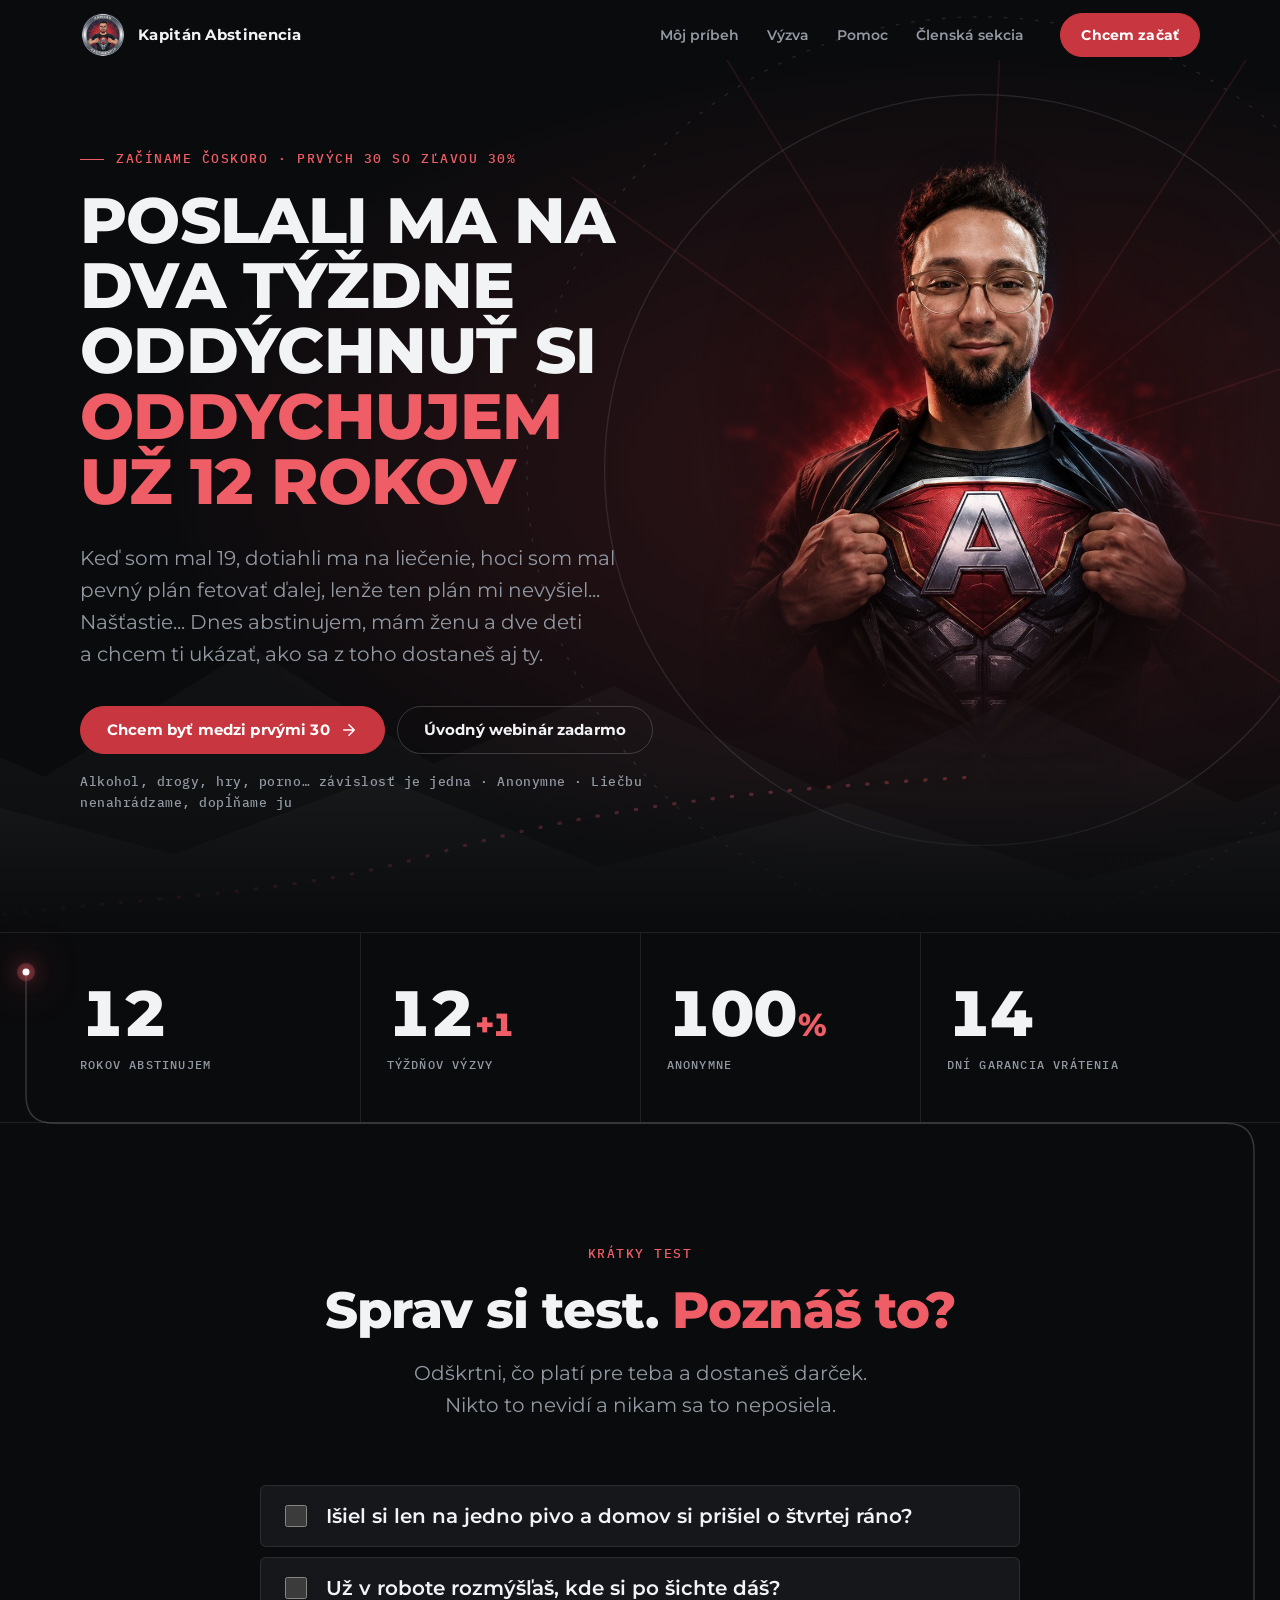
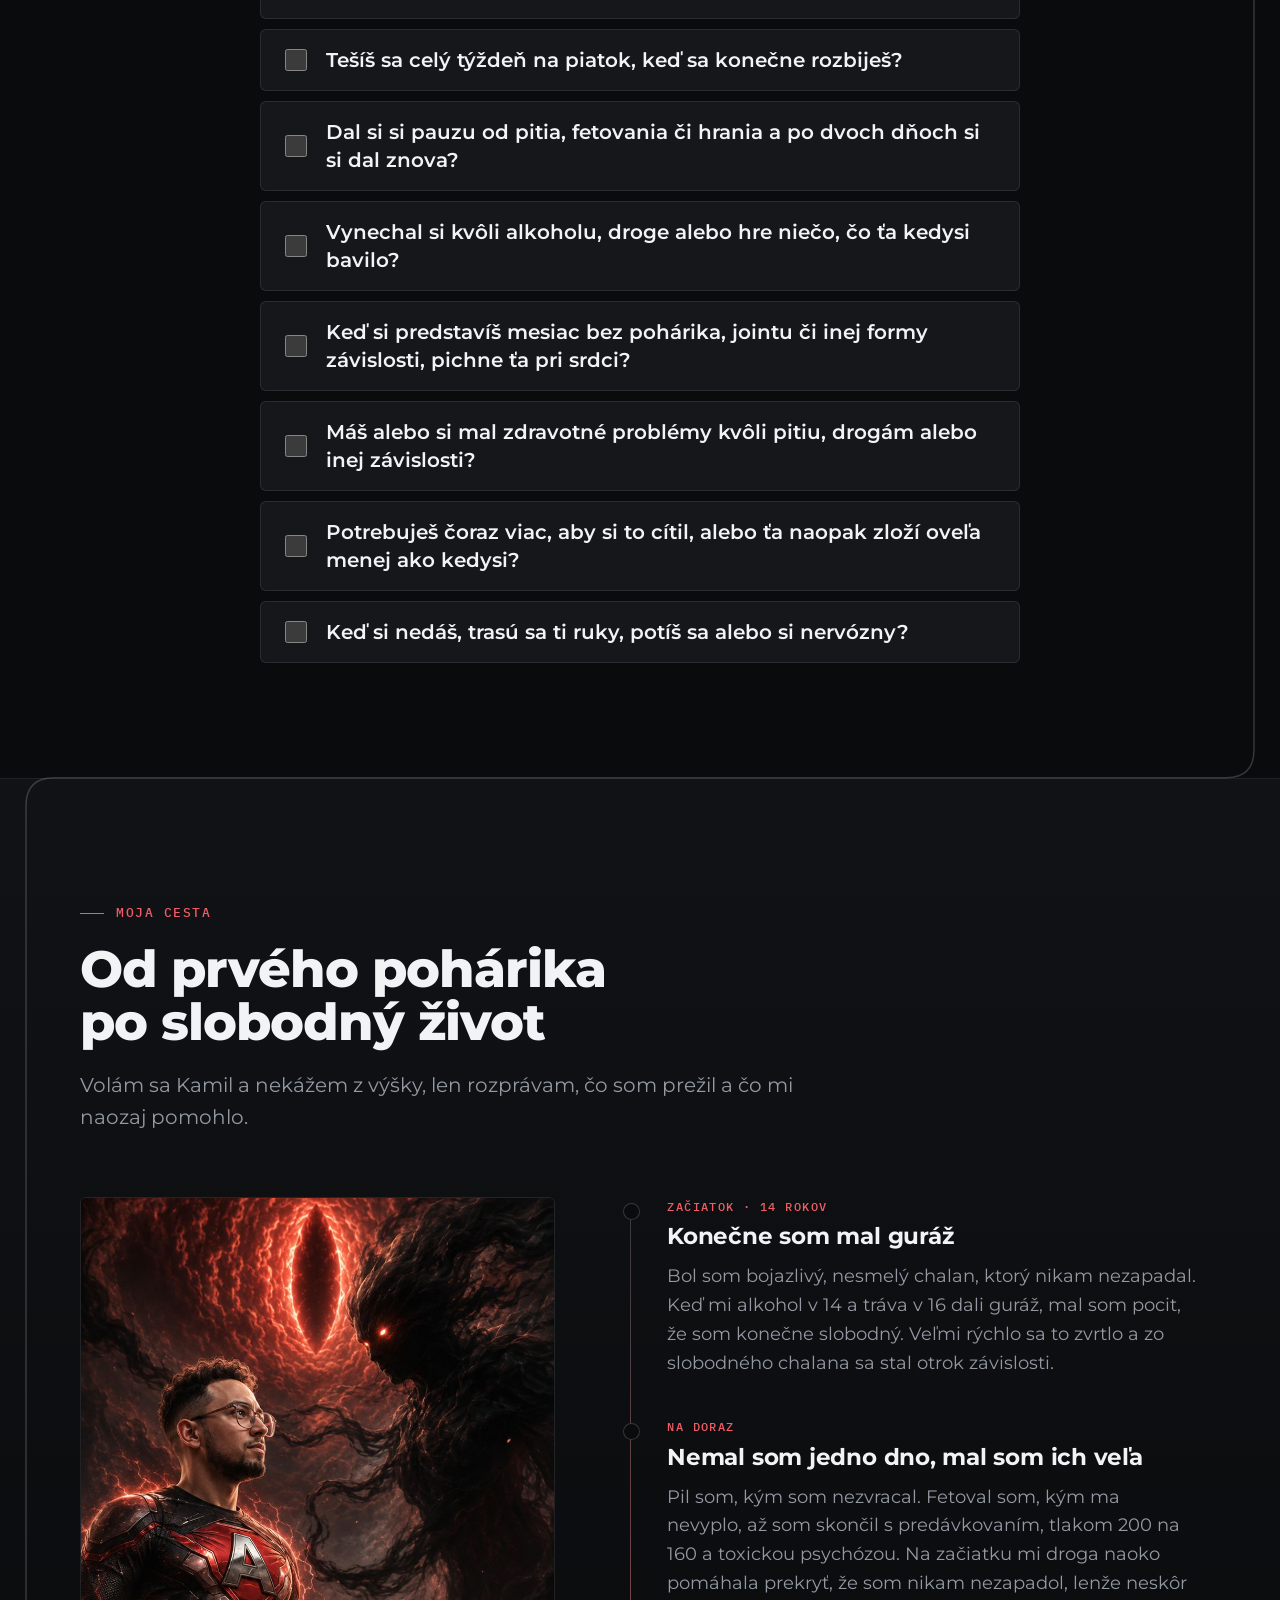
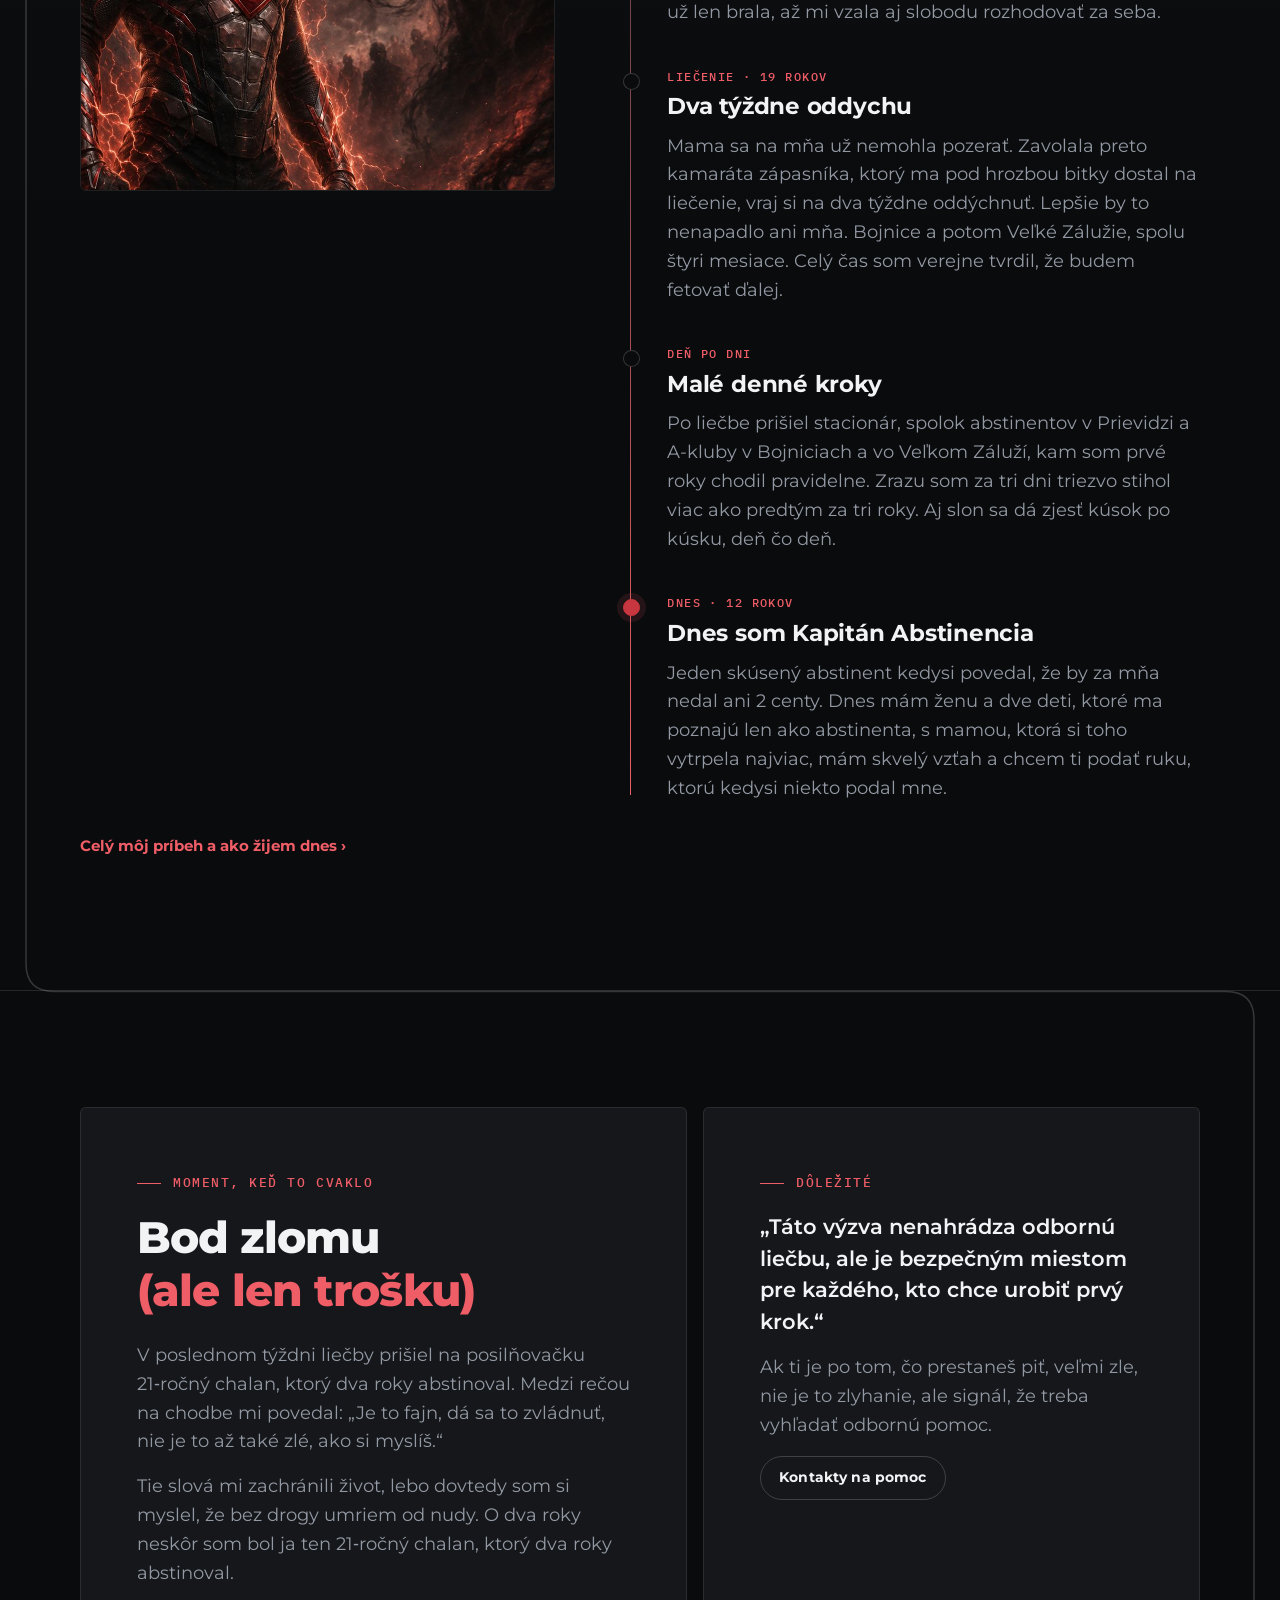
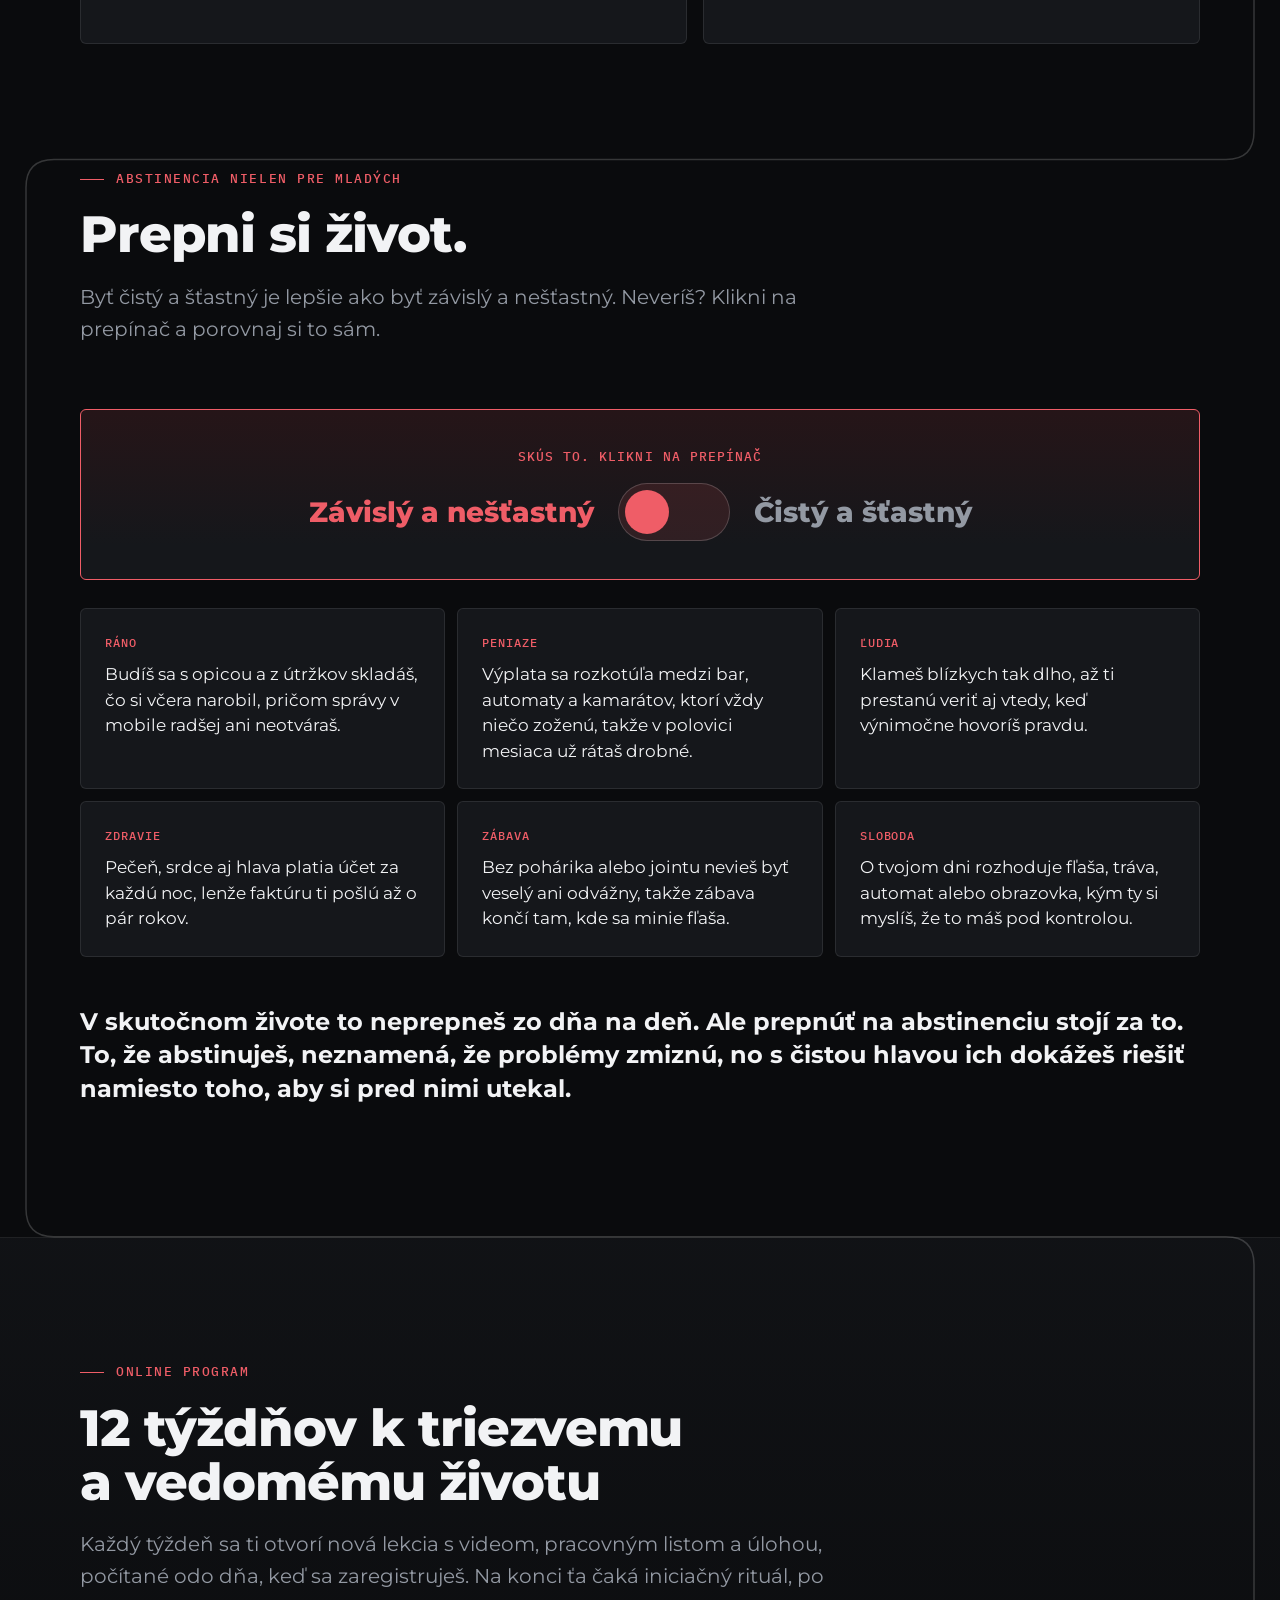
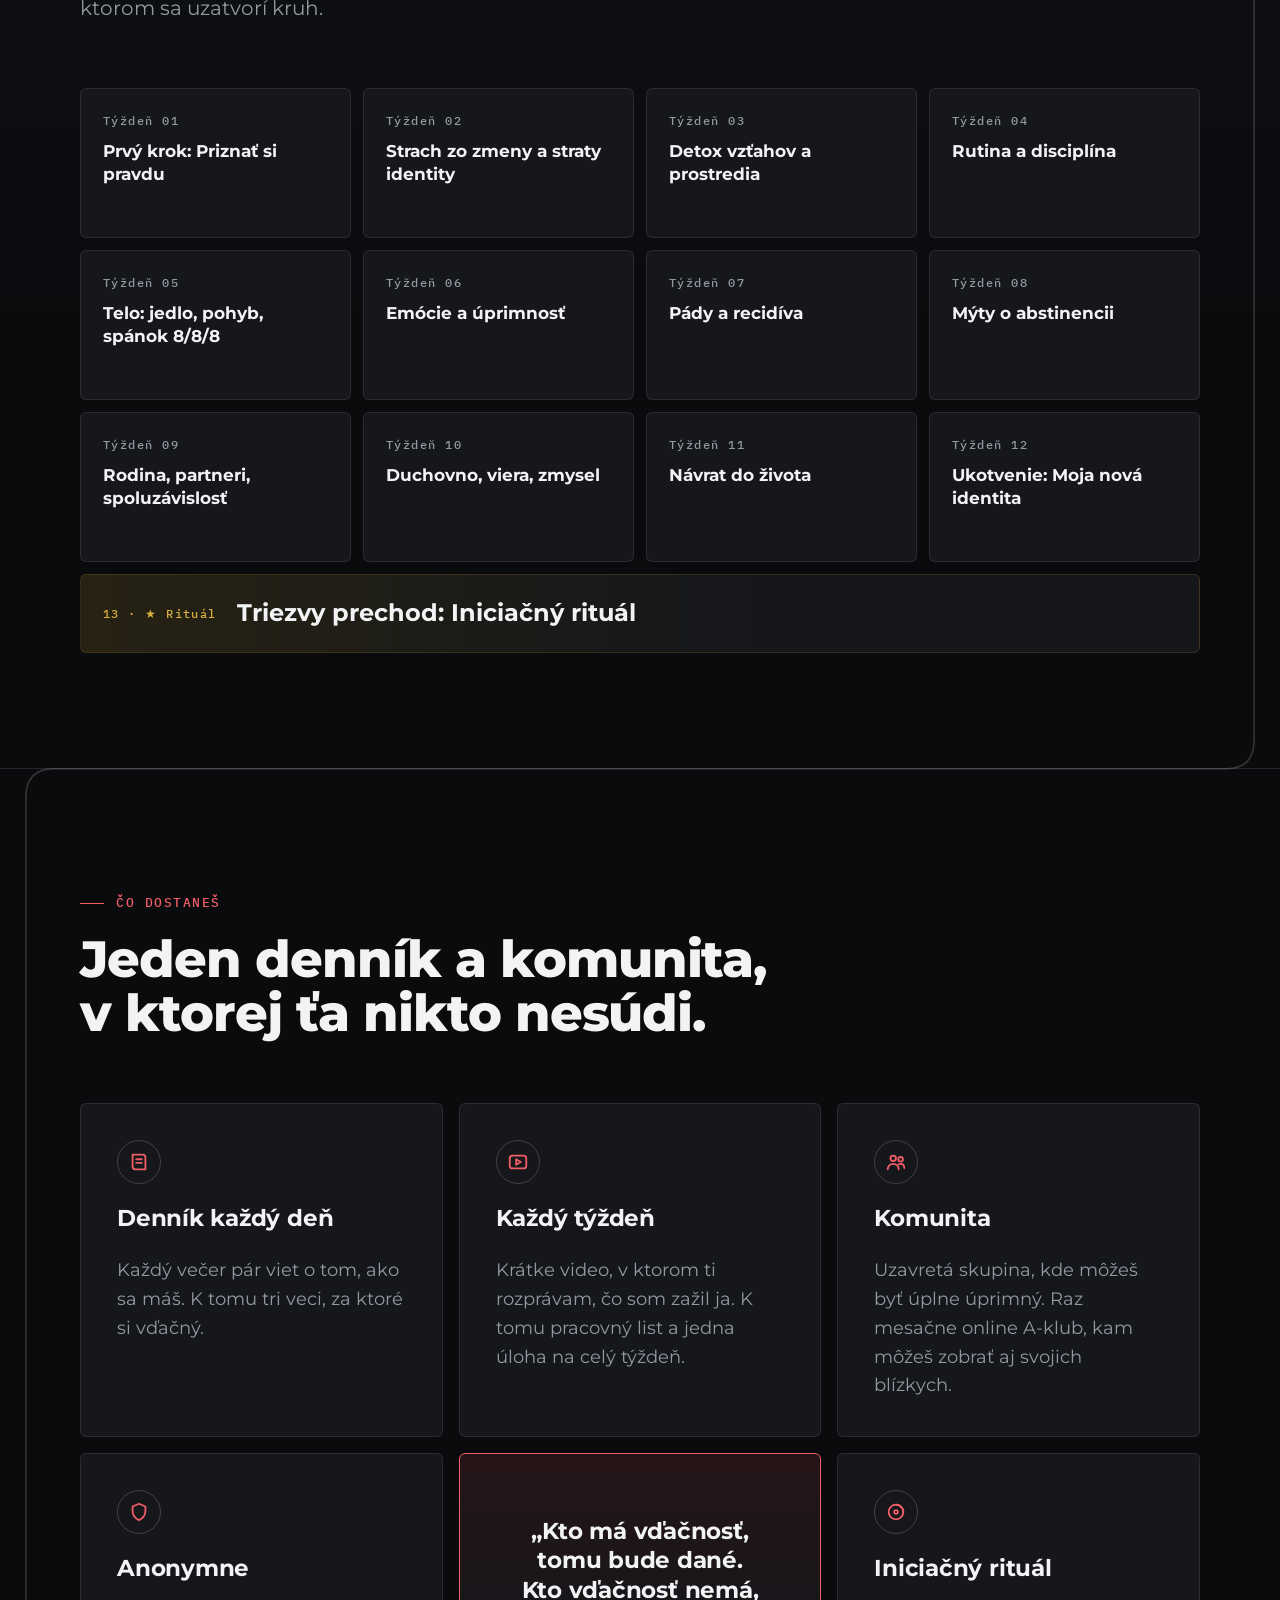
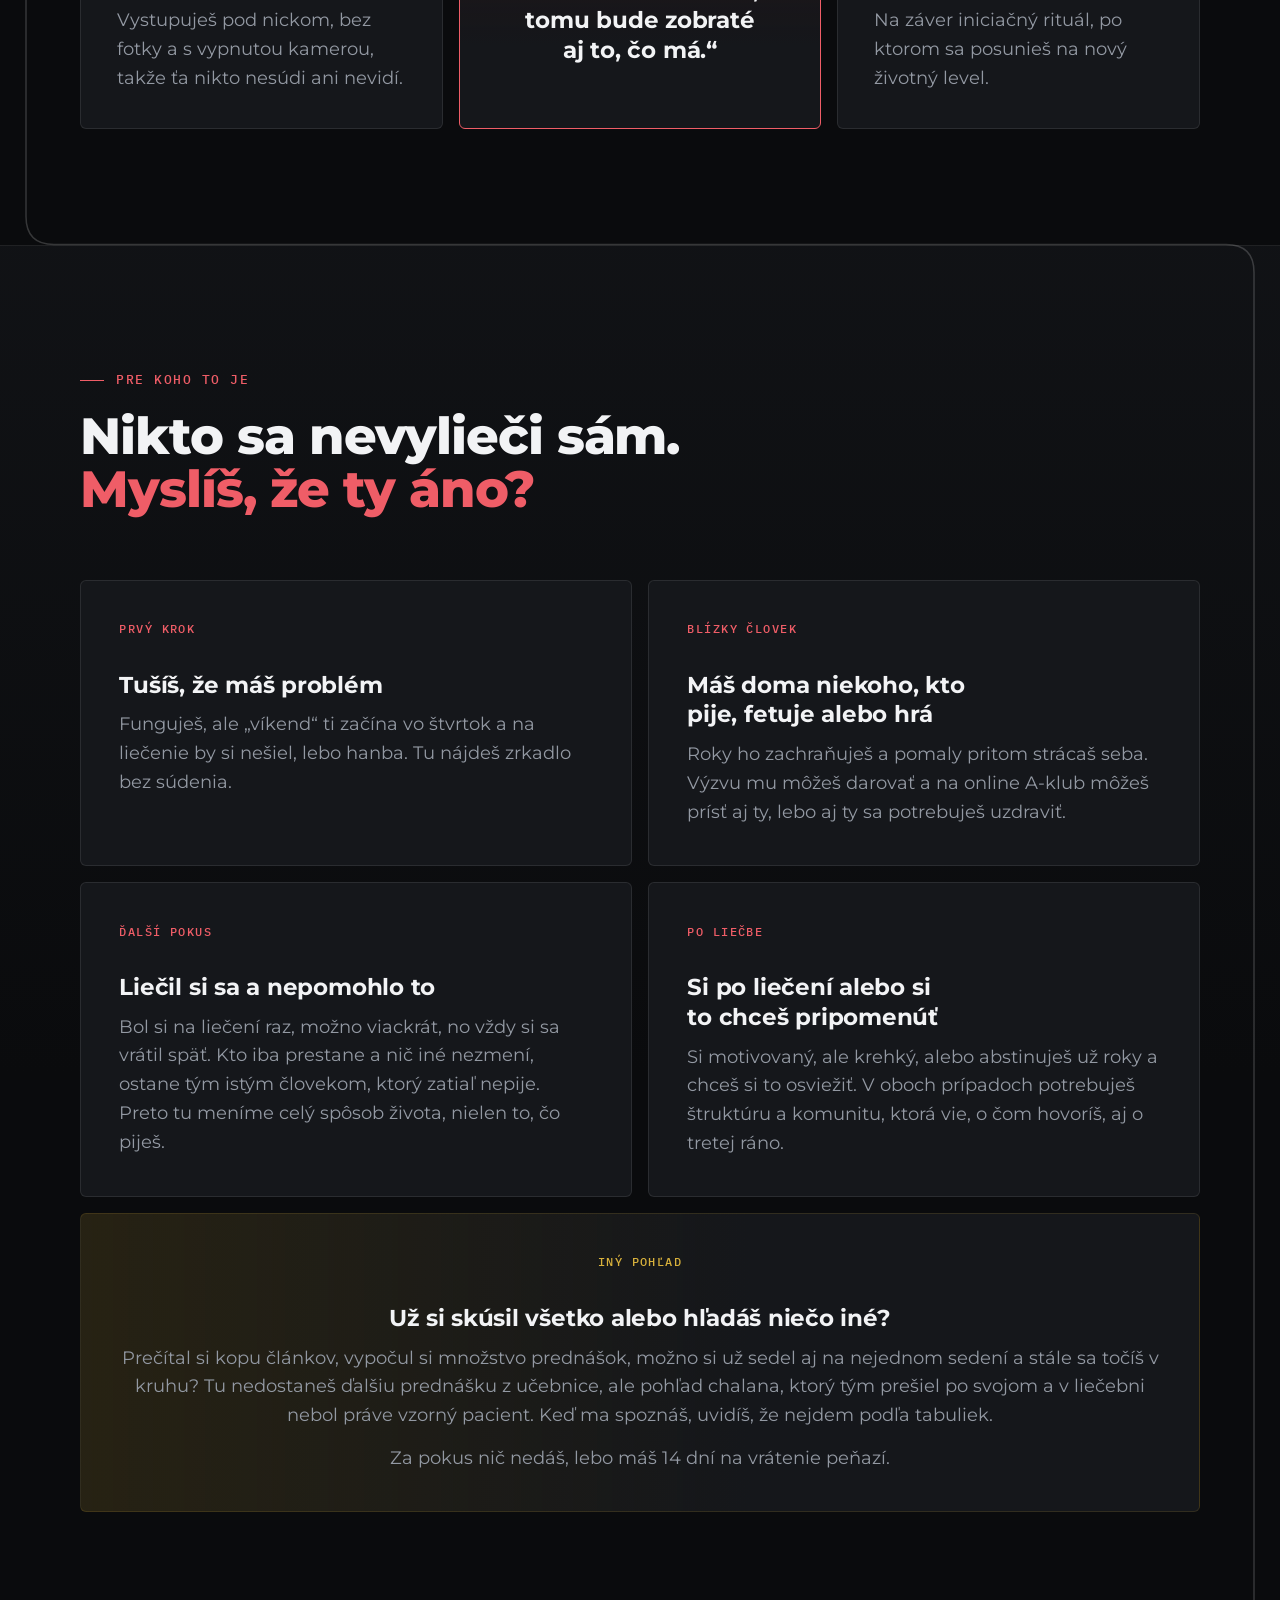
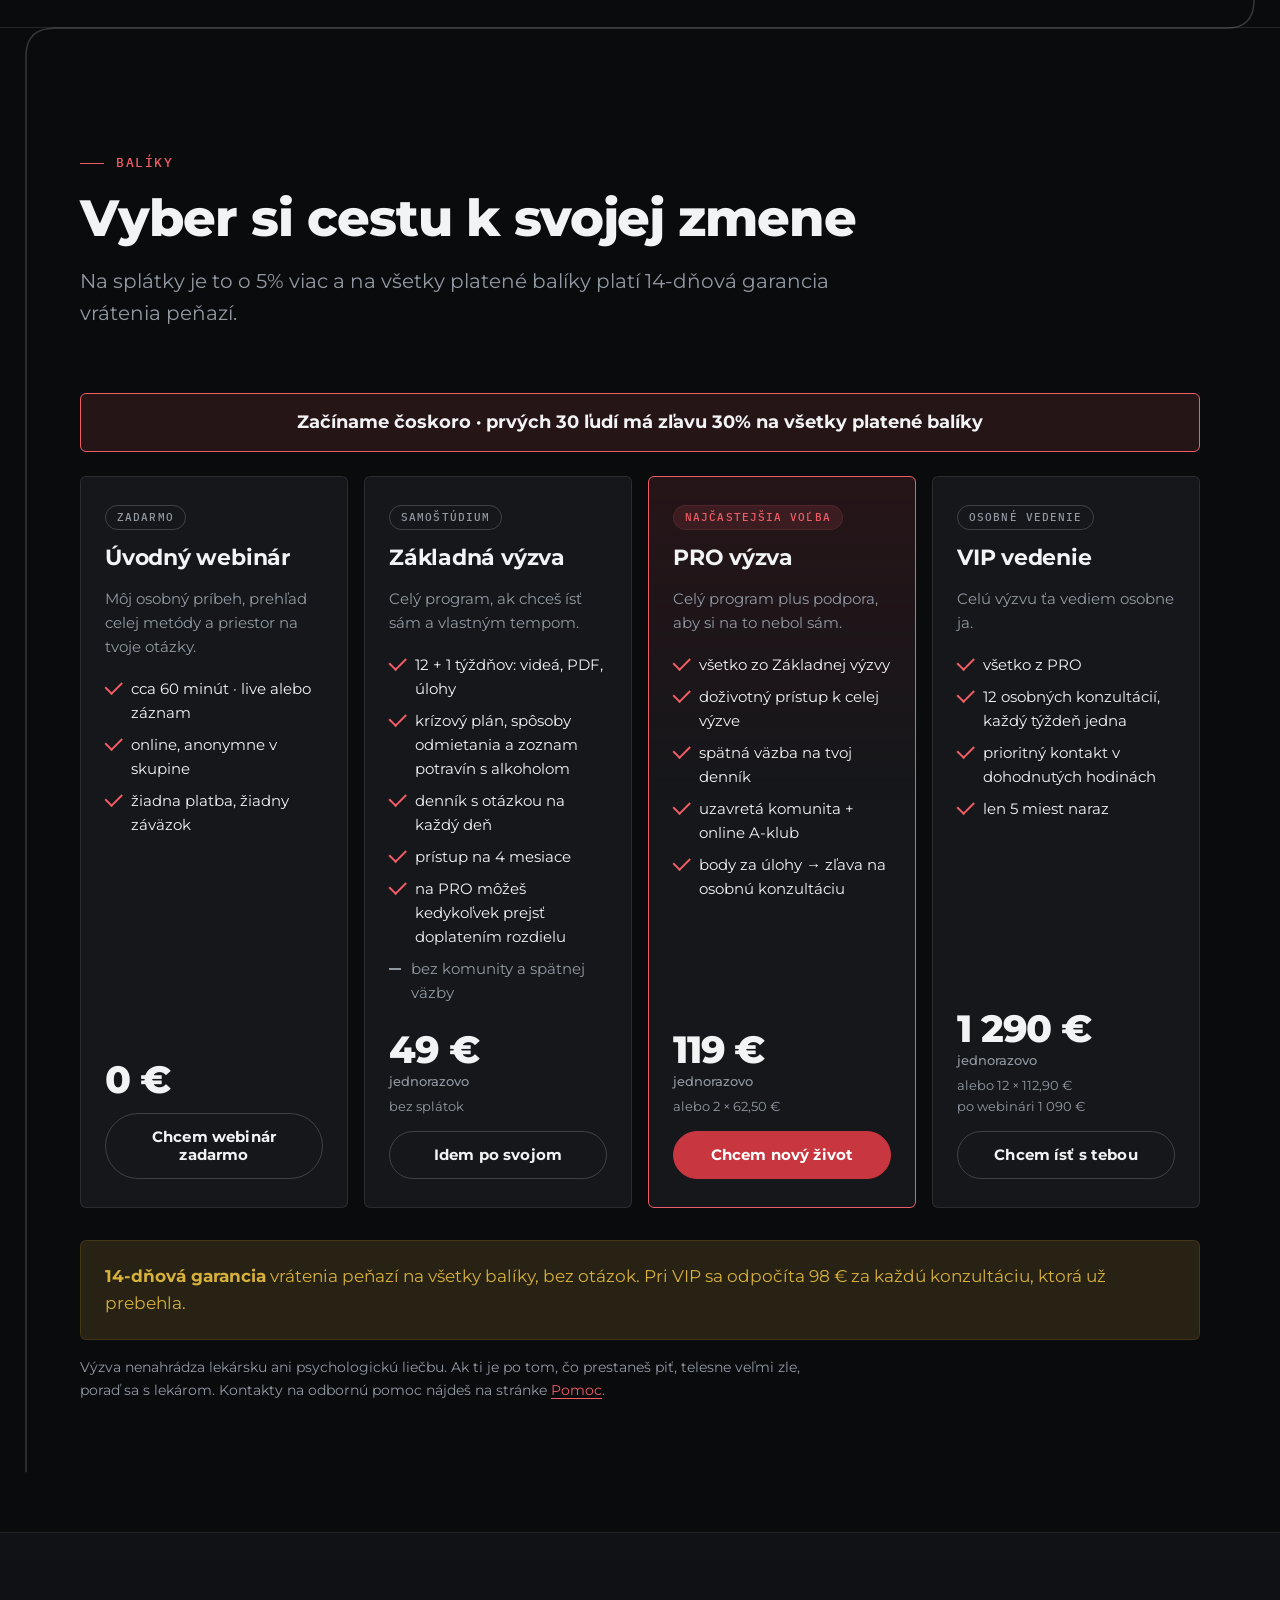
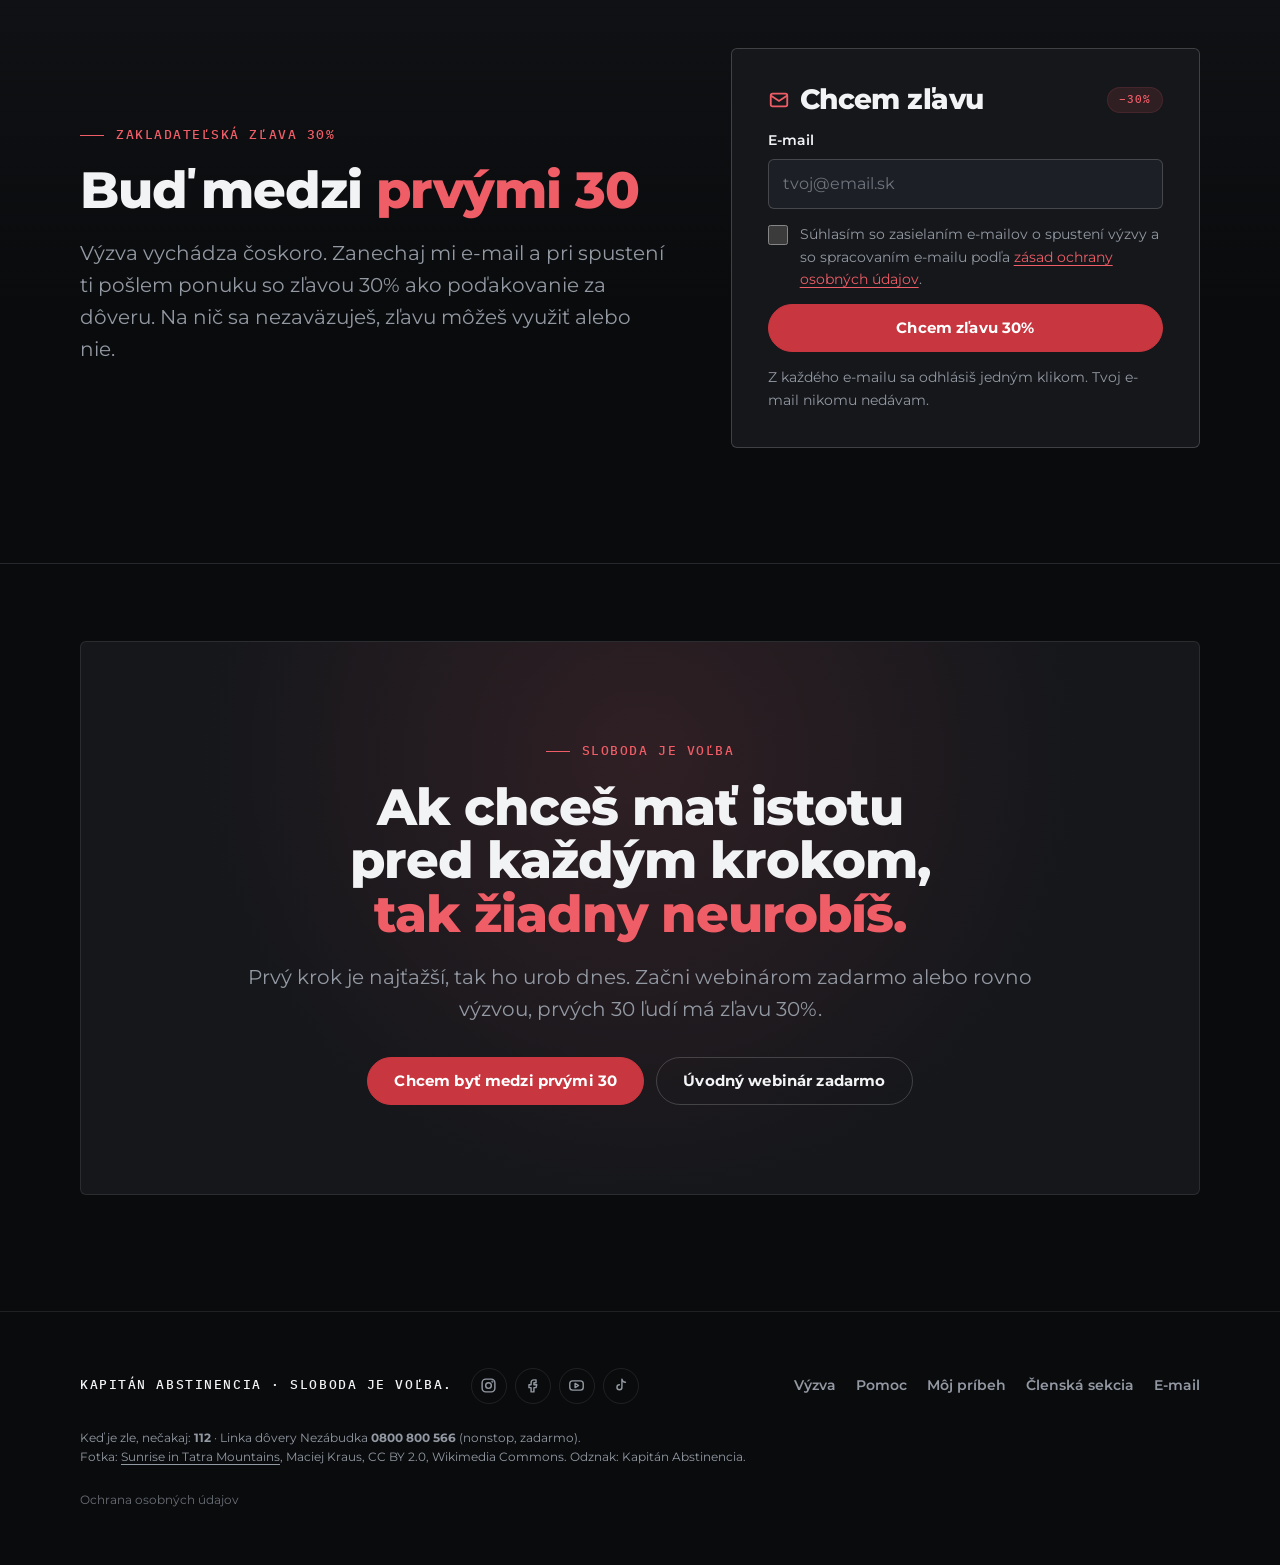
==== index.html @ 49f139b9 "Moja výzva: na mobile zbalené karty úlohy, denníka a zápisov, video ostáva viditeľné Co-Authored-By:" ====
<!doctype html>
<html lang="sk">
<head>
<meta charset="utf-8">
<meta name="viewport" content="width=device-width, initial-scale=1">
<title>Ako prestať piť a fetovať | Kapitán Abstinencia</title>
<meta name="description" content="Online výzva k abstinencii od človeka, ktorý 12 rokov abstinuje. Alkohol, drogy, hry či porno: 12 týždňov, denník a komunita. Anonymne, liečbu nenahrádza.">
<link rel="canonical" href="https://kapitanabstinencia.sk/">
<meta property="og:type" content="website">
<meta property="og:locale" content="sk_SK">
<meta property="og:site_name" content="Kapitán Abstinencia">
<meta property="og:title" content="Ako prestať piť a fetovať | Kapitán Abstinencia">
<meta property="og:description" content="Online výzva k abstinencii od človeka, ktorý 12 rokov abstinuje. Alkohol, drogy, hry či porno: 12 týždňov, denník a komunita. Anonymne, liečbu nenahrádza.">
<meta property="og:url" content="https://kapitanabstinencia.sk/">
<meta property="og:image" content="https://kapitanabstinencia.sk/obrazky/kapitan-odznak.webp">
<meta name="twitter:card" content="summary">
<script type="application/ld+json">{"@context":"https://schema.org","@graph":[{"@type":"WebSite","@id":"https://kapitanabstinencia.sk/#web","url":"https://kapitanabstinencia.sk/","name":"Kapitán Abstinencia","inLanguage":"sk","publisher":{"@id":"https://kapitanabstinencia.sk/#kamil"}},{"@type":"Person","@id":"https://kapitanabstinencia.sk/#kamil","name":"Kamil Sapár","alternateName":"Kapitán Abstinencia","url":"https://kapitanabstinencia.sk/vizitka.html","image":"https://kapitanabstinencia.sk/obrazky/kapitan-odznak.webp","description":"Abstinuje 12 rokov a pomáha ľuďom so závislosťou od alkoholu, drog a ďalších látok aj nelátkových závislostí.","sameAs":["https://www.instagram.com/kapitan_abstinencia/","https://www.facebook.com/profile.php?id=61595688814332","https://www.youtube.com/@kapitan_abstinencia","https://www.tiktok.com/@kapitan_abstinencia"]},{"@type":"Course","name":"12-týždňová online výzva k abstinencii","description":"Online výzva k abstinencii od človeka, ktorý 12 rokov abstinuje. Alkohol, drogy, hry či porno: 12 týždňov, denník a komunita. Anonymne, liečbu nenahrádza.","inLanguage":"sk","provider":{"@id":"https://kapitanabstinencia.sk/#kamil"},"url":"https://kapitanabstinencia.sk/"}]}</script>
<link rel="icon" href="favicon.ico" sizes="48x48">
<link rel="icon" type="image/png" sizes="96x96" href="obrazky/ikonka-96.png">
<link rel="icon" type="image/png" sizes="192x192" href="obrazky/ikonka-192.png">
<link rel="apple-touch-icon" href="obrazky/apple-touch-icon.png">
<meta name="theme-color" content="#0A0B0D">
<script>document.documentElement.classList.add('js')</script>
<link rel="stylesheet" href="assets/kapitan.css?v=42">
</head>
<body>

<header class="topbar overlay">
  <div class="wrap">
    <a class="brand" href="./"><span class="brand-mark" aria-hidden="true"><img src="obrazky/kapitan-odznak.webp" alt=""></span>Kapitán Abstinencia</a>
    <nav class="nav" id="nav" aria-label="Hlavné menu">
      <a href="vizitka.html">Môj príbeh</a>
      <a href="#vyzva">Výzva</a>
      <a href="pomoc.html">Pomoc</a>
      <a href="clenska.html">Členská sekcia</a>
      <a class="nav-cta" href="./#baliky">Chcem začať</a>
    </nav>
    <a class="btn btn-primary cta-top" href="#baliky">Chcem začať</a>
    <button class="btn small menu-toggle" aria-expanded="false" aria-controls="nav">Menu</button>
  </div>
</header>

<main>
<!-- ÚVOD -->
<section class="hero sales-hero hero-kapitan">
  <svg class="hero-bg" viewBox="0 0 1440 720" preserveAspectRatio="xMidYMid slice" aria-hidden="true">
    <defs>
      <radialGradient id="glow" cx="76%" cy="44%" r="45%">
        <stop class="glow-a" offset="0" stop-opacity=".22"/>
        <stop class="glow-a" offset="1" stop-opacity="0"/>
      </radialGradient>
    </defs>
    <rect width="1440" height="720" fill="url(#glow)"/>
    <g class="rays" stroke-opacity=".10" stroke-width="1.5" stroke-linecap="round">
      <line x1="1095" y1="316" x2="1440" y2="40"/><line x1="1095" y1="316" x2="1440" y2="200"/>
      <line x1="1095" y1="316" x2="1440" y2="380"/><line x1="1095" y1="316" x2="1440" y2="560"/>
      <line x1="1095" y1="316" x2="1300" y2="0"/><line x1="1095" y1="316" x2="1110" y2="0"/>
      <line x1="1095" y1="316" x2="900" y2="0"/><line x1="1095" y1="316" x2="780" y2="90"/>
    </g>
    <g class="rings" fill="none" stroke-opacity=".18">
      <circle cx="1095" cy="316" r="290" stroke-width="1"/>
      <circle cx="1095" cy="316" r="350" stroke-width="1" stroke-dasharray="2 10" stroke-linecap="round"/>
    </g>
    <path class="ridge" d="M0 640 L170 560 L260 600 L420 500 L560 590 L700 530 L860 610 L1010 540 L1180 620 L1320 560 L1440 600 L1440 720 L0 720 Z" fill-opacity=".025"/>
    <path class="ridge" d="M0 680 L210 620 L360 660 L520 600 L690 670 L880 620 L1060 680 L1260 630 L1440 670 L1440 720 L0 720 Z" fill-opacity=".035"/>
    <path class="path" d="M140 720 C 300 690, 420 700, 560 660 S 820 610, 980 600" fill="none" stroke-opacity=".35" stroke-width="2.5" stroke-linecap="round" stroke-dasharray="1 14"/>
  </svg>
  <div class="cursor-glow" aria-hidden="true"></div>

  <div class="wrap">
    <div>
      <p class="eyebrow reveal">Začíname čoskoro · prvých 30 so zľavou 30%</p>
      <h1 class="reveal" style="--i:1">Poslali ma na dva týždne oddýchnuť si <em style="display:block">Oddychujem už 12 rokov</em></h1>
      <p class="lead reveal" style="--i:2">Keď som mal 19, dotiahli ma na liečenie, hoci som mal pevný plán fetovať ďalej, lenže ten plán mi nevyšiel... Našťastie... Dnes abstinujem, mám ženu a dve deti<br>a chcem ti ukázať, ako sa z toho dostaneš aj ty.</p>
      <div class="hero-cta reveal" style="--i:3">
        <a class="btn btn-primary" href="#zlava">Chcem byť medzi prvými 30
          <svg viewBox="0 0 24 24" fill="none" stroke="currentColor" stroke-width="2" stroke-linecap="round" stroke-linejoin="round" aria-hidden="true"><path d="M5 12h14M12 5l7 7-7 7"/></svg>
        </a>
        <button class="btn" type="button" data-buy="webinar">Úvodný webinár zadarmo</button>
      </div>
      <p class="hero-note mono muted reveal" style="--i:4">Alkohol, drogy, hry, porno… závislosť je jedna · Anonymne · Liečbu nenahrádzame, dopĺňame ju</p>
    </div>
    <figure class="badge-portrait kapitan-fig photo reveal" style="--i:2">
      <svg class="k" viewBox="0 0 1122 1402" preserveAspectRatio="xMidYMin slice" role="img" aria-label="Ilustrácia: Kapitán Abstinencia odhaľuje na hrudi emblém A"><defs>
  <filter id="pero" x="-10%" y="-10%" width="120%" height="120%"><feGaussianBlur stdDeviation="20"/></filter>
  <linearGradient id="dolu" x1="0" y1="0" x2="0" y2="1"><stop offset=".5" stop-color="#fff"/><stop offset=".7" stop-color="#999"/><stop offset=".85" stop-color="#333"/><stop offset=".97" stop-color="#000"/></linearGradient>
  <mask id="postava" maskUnits="userSpaceOnUse" x="0" y="0" width="1122" height="1402"><polygon points="540,78 610,88 665,125 700,190 705,270 712,350 705,410 680,470 668,540 700,560 790,610 920,680 1000,790 1060,900 1122,1000 1122,1225 1010,1185 890,1095 865,1140 865,1402 262,1402 262,1160 225,1070 150,1190 0,1225 0,1015 95,830 200,690 340,600 450,555 445,480 410,420 390,370 392,260 400,180 450,110" fill="url(#dolu)" filter="url(#pero)"/></mask>
    <filter id="cervena" color-interpolation-filters="sRGB"><feColorMatrix type="matrix" values=".55 .55 .35 0 0  .05 .06 .05 0 0  .07 .07 .07 0 0  0 0 0 1 0"/><feGaussianBlur stdDeviation="4"/></filter>
    <radialGradient id="ovalG" cx=".5" cy=".4" r=".5"><stop offset=".15" stop-color="#fff"/><stop offset=".55" stop-color="#777"/><stop offset="1" stop-color="#000"/></radialGradient><radialGradient id="ovalM" cx=".5" cy=".42" r=".36"><stop offset="0" stop-color="#fff"/><stop offset=".4" stop-color="#aaa"/><stop offset=".65" stop-color="#555"/><stop offset=".85" stop-color="#1a1a1a"/><stop offset="1" stop-color="#000"/></radialGradient>
    <mask id="oval" maskUnits="userSpaceOnUse" x="0" y="0" width="1122" height="1402"><rect width="1122" height="1402" fill="url(#ovalG)"/></mask><mask id="ovalMob" maskUnits="userSpaceOnUse" x="0" y="0" width="1122" height="1402"><rect width="1122" height="1402" fill="url(#ovalM)"/></mask>
    <linearGradient id="horG" x1="0" y1="0" x2="0" y2="1"><stop offset="0" stop-color="#000"/><stop offset=".1" stop-color="#000"/><stop offset=".22" stop-color="#555"/><stop offset=".42" stop-color="#fff"/></linearGradient><mask id="hore" maskUnits="userSpaceOnUse" x="0" y="0" width="1122" height="1402"><rect width="1122" height="1402" fill="url(#horG)"/></mask><linearGradient id="bokG"><stop offset="0" stop-color="#000"/><stop offset=".1" stop-color="#333"/><stop offset=".3" stop-color="#fff"/><stop offset=".7" stop-color="#fff"/><stop offset=".9" stop-color="#333"/><stop offset="1" stop-color="#000"/></linearGradient>
    <mask id="boky" maskUnits="userSpaceOnUse" x="0" y="0" width="1122" height="1402"><rect width="1122" height="1402" fill="url(#bokG)"/></mask></defs>
    <g style="mix-blend-mode:screen" mask="url(#hore)"><g class="dym-pc" mask="url(#oval)"><image href="obrazky/kapitan-a.jpg" width="1122" height="1402" filter="url(#cervena)"/></g><g class="dym-mob" mask="url(#ovalMob)"><image href="obrazky/kapitan-a.jpg" width="1122" height="1402" filter="url(#cervena)"/></g></g><g mask="url(#boky)"><image href="obrazky/kapitan-a.jpg" width="1122" height="1402" mask="url(#postava)"/></g></svg>
      <svg class="fallback" viewBox="0 0 400 400" role="img" aria-label="Iniciály KA">
        <circle cx="200" cy="200" r="196" fill="#C9CED1"/><circle cx="200" cy="200" r="168" fill="#1B2032"/>
        <text x="200" y="236" text-anchor="middle" font-family="Montserrat, sans-serif" font-weight="800" font-size="110" fill="#F6F4EF">KA</text>
      </svg>
    </figure>
  </div>
</section>

<!-- ČÍSLA -->
<section class="stat-strip" aria-label="V číslach">
  <div class="wrap">
    <div class="stat reveal"><div class="num" data-count="12">12</div><div class="lbl">rokov abstinujem</div></div>
    <div class="stat reveal" style="--i:1"><div class="num" data-count="12" data-suffix="+1">12<small>+1</small></div><div class="lbl">týždňov výzvy</div></div>
    <div class="stat reveal" style="--i:2"><div class="num" data-count="100" data-suffix="%">100<small>%</small></div><div class="lbl">anonymne</div></div>
    <div class="stat reveal" style="--i:3"><div class="num" data-count="14">14</div><div class="lbl">dní garancia vrátenia</div></div>
  </div>
</section>

<!-- ZRKADLO -->
<section id="poznas">
  <div class="wrap test">
    <div class="section-head center wide">
      <p class="eyebrow plain reveal">Krátky test</p>
      <h2 class="reveal" style="--i:1">Sprav si test. <em>Poznáš to?</em></h2>
      <p class="lead reveal" style="--i:2">Odškrtni, čo platí pre teba a dostaneš darček.<br>Nikto to nevidí a nikam sa to neposiela.</p>
    </div>
    <div class="test-list reveal">
      <label class="test-row"><input type="checkbox"><span>Išiel si len na jedno pivo a domov si prišiel o štvrtej ráno?</span></label>
      <label class="test-row"><input type="checkbox"><span>Už v robote rozmýšľaš, kde si po šichte dáš?</span></label>
      <label class="test-row"><input type="checkbox"><span>Tešíš sa celý týždeň na piatok, keď sa konečne rozbiješ?</span></label>
      <label class="test-row"><input type="checkbox"><span>Dal si si pauzu od pitia, fetovania či hrania a po dvoch dňoch si si dal znova?</span></label>
      <label class="test-row"><input type="checkbox"><span>Vynechal si kvôli alkoholu, droge alebo hre niečo, čo ťa kedysi bavilo?</span></label>
      <label class="test-row"><input type="checkbox"><span>Keď si predstavíš mesiac bez pohárika, jointu či inej formy závislosti, pichne ťa pri srdci?</span></label>
      <label class="test-row"><input type="checkbox"><span>Máš alebo si mal zdravotné problémy kvôli pitiu, drogám alebo inej závislosti?</span></label>
      <label class="test-row"><input type="checkbox"><span>Potrebuješ čoraz viac, aby si to cítil, alebo ťa naopak zloží oveľa menej ako kedysi?</span></label>
      <label class="test-row"><input type="checkbox"><span>Keď si nedáš, trasú sa ti ruky, potíš sa alebo si nervózny?</span></label>
    </div>
    <div class="test-result" id="testResult" aria-live="polite"></div>
  </div>
  <script>
  (function () {
    var box = document.querySelector('.test-list'), out = document.getElementById('testResult');
    var R = [
      ['Ešte to máš pod kontrolou. Alebo si to aspoň myslíš.', 'Aj ja som si hovoril, že si dám, len keď chcem. Problém bol, že som chcel vždy. Najľahšie sa zastavuje teraz, kým to ešte ide.'],
      ['Toto už nie je len občas.', 'Si presne tam, kde som bol ja, keď som tvrdil, že to mám pod kontrolou. Dobrá správa je, že sa z toho dá vyjsť a nemusíš čakať, kým padneš na dno.'],
      ['Je čas niečo s tým robiť.', 'Takto som to mal ja tesne pred liečením a viem, aké je to ťažké. Nie si v tom sám. Ak ti je telesne zle, keď nepiješ, poraď sa najprv s lekárom, kontakty nájdeš na stránke <a href="pomoc.html">Pomoc</a>.']
    ];
    var gift = document.createElement('div');
    gift.className = 'gift';
    gift.innerHTML = '<svg viewBox="0 0 24 24" aria-hidden="true"><rect x="3" y="8" width="18" height="13" rx="2"/><path d="M12 8v13M3 12h18M12 8c-2-4-6-4-6-1.5S9 8 12 8c3 0 6-.5 6-1.5S14 4 12 8z"/></svg>' +
      '<div><b>Darček pre teba</b><span>Pošlem ti zadarmo prvú lekciu výzvy „Prvý krok: Priznať si pravdu“. Výsledok testu sa nikam neposiela.</span></div>' +
      '<form class="gift-form" id="darcekForm" method="POST" action="https://d8bc249c.sibforms.com/serve/[base64]">' +
      '<input type="email" name="EMAIL" placeholder="tvoj@email.sk" aria-label="Tvoj e-mail" autocomplete="email" required>' +
      '<button class="btn btn-primary" type="submit">Pošli mi lekciu</button>' +
      '<label class="check gift-check"><input type="checkbox" required><span>Súhlasím so zaslaním lekcie a so spracovaním e-mailu podľa <a href="ochrana-udajov.html">zásad ochrany osobných údajov</a>.</span></label>' +
      '<input type="text" name="email_address_check" value="" tabindex="-1" autocomplete="off" aria-hidden="true" style="position:absolute;left:-9999px">' +
      '<input type="hidden" name="locale" value="en"><input type="hidden" name="html_type" value="simple">' +
      '<p class="gift-pozn">Pokojne použi e-mail, ktorý nikto nepozná.</p></form>';
    gift.querySelector('form').addEventListener('submit', function (e) {
      e.preventDefault();
      var f = e.target, btn = f.querySelector('button[type=submit]'); btn.disabled = true; btn.textContent = 'Odosielam…';
      fetch(f.action + '?isAjax=1', { method: 'POST', body: new FormData(f) })
        .then(function (r) { return r.json(); })
        .then(function (d) {
          if (!d || !d.success) throw 0;
          f.outerHTML = '<p class="gift-hotovo"><b>Hotovo, lekcia je na ceste.</b> Príde ti do pár minút. Ak ju nevidíš, pozri aj do priečinka Spam alebo Promo akcie.</p>';
        })
        .catch(function () { HTMLFormElement.prototype.submit.call(f); });
    });
    function upd() {
      var n = box.querySelectorAll('input:checked').length;
      if (!n) { box.querySelectorAll('.test-row').forEach(function (l) { l.classList.remove('on'); }); out.innerHTML = ''; out.classList.remove('on'); return; }
      var r = R[n <= 3 ? 0 : n <= 6 ? 1 : 2];
      var cb = box.querySelectorAll('input'), telo = cb[6].checked || cb[8].checked;
      box.querySelectorAll('.test-row').forEach(function (l) { l.classList.toggle('on', l.querySelector('input').checked); });
      out.innerHTML = '<p class="test-score">' + n + ' z 9</p><h3>' + r[0] + '</h3><p>' + r[1] + (telo && n <= 6 ? ' Pri telesných ťažkostiach sa poraď najprv s lekárom, kontakty nájdeš na stránke <a href="pomoc.html">Pomoc</a>.' : '') + '</p>' +
        '';
      out.appendChild(gift);
      out.insertAdjacentHTML('beforeend', '<p class="test-note">Toto nie je diagnóza, len zrkadlo.</p>');
      out.classList.add('on');
    }
    box.addEventListener('change', upd); upd();
  })();
  </script>
</section>

<!-- MOJA CESTA -->
<section id="cesta" class="tinted">
  <div class="wrap">
    <div class="section-head">
      <p class="eyebrow reveal">Moja cesta</p>
      <h2 class="reveal" style="--i:1">Od prvého pohárika po slobodný život</h2>
      <p class="lead reveal" style="--i:2">Volám sa Kamil a nekážem z výšky, len rozprávam, čo som prežil a čo mi naozaj pomohlo.</p>
    </div>
    <div class="journey">
      <figure class="journey-photo photo zoom reveal" style="margin:0">
        <img src="obrazky/kapitan-tvarou.jpg" alt="Ilustrácia: Kapitán Abstinencia stojí tvárou v tvár tmavému monštru závislosti" loading="lazy" style="object-position:50% 31%" onerror="this.parentNode.classList.add('failed')">
        <svg class="fallback" viewBox="0 0 400 500" preserveAspectRatio="xMidYMid slice" aria-hidden="true"><rect width="400" height="500" fill="#1B2032"/><circle cx="200" cy="320" r="60" fill="#D8B13C"/><path d="M0 360 L120 260 L220 330 L400 240 L400 500 L0 500 Z" fill="#2B3247"/></svg>
      </figure>
      <div class="m-collapse"><ol class="timeline-v">
        <li class="reveal"><div class="when">Začiatok · 14 rokov</div><h3>Konečne som mal guráž</h3><p>Bol som bojazlivý, nesmelý chalan, ktorý nikam nezapadal. Keď mi alkohol v 14 a tráva v 16 dali guráž, mal som pocit, že som konečne slobodný. Veľmi rýchlo sa to zvrtlo a zo slobodného chalana sa stal otrok závislosti.</p></li>
        <li class="reveal" style="--i:1"><div class="when">Na doraz</div><h3>Nemal som jedno dno, mal som ich veľa</h3><p>Pil som, kým som nezvracal. Fetoval som, kým ma nevyplo, až som skončil s predávkovaním, tlakom 200 na 160 a toxickou psychózou. Na začiatku mi droga naoko pomáhala prekryť, že som nikam nezapadol, lenže neskôr už len brala, až mi vzala aj slobodu rozhodovať za seba.</p></li>
        <li class="reveal m-more" style="--i:2"><div class="when">Liečenie · 19 rokov</div><h3>Dva týždne oddychu</h3><p>Mama sa na mňa už nemohla pozerať. Zavolala preto kamaráta zápasníka, ktorý ma pod hrozbou bitky dostal na liečenie, vraj si na dva týždne oddýchnuť. Lepšie by to nenapadlo ani mňa. Bojnice a potom Veľké Zálužie, spolu štyri mesiace. Celý čas som verejne tvrdil, že budem fetovať ďalej.</p></li>
        <li class="reveal m-more" style="--i:3"><div class="when">Deň po dni</div><h3>Malé denné kroky</h3><p>Po liečbe prišiel stacionár, spolok abstinentov v Prievidzi a A-kluby v Bojniciach a vo Veľkom Záluží, kam som prvé roky chodil pravidelne. Zrazu som za tri dni triezvo stihol viac ako predtým za tri roky. Aj slon sa dá zjesť kúsok po kúsku, deň čo deň.</p></li>
        <li class="hl reveal m-more" style="--i:4"><div class="when">Dnes · 12 rokov</div><h3>Dnes som Kapitán Abstinencia</h3><p>Jeden skúsený abstinent kedysi povedal, že by za mňa nedal ani 2 centy. Dnes mám ženu a dve deti, ktoré ma poznajú len ako abstinenta, s mamou, ktorá si toho vytrpela najviac, mám skvelý vzťah a chcem ti podať ruku, ktorú kedysi niekto podal mne.</p></li>
      </ol><button class="btn small m-toggle" type="button" aria-expanded="false">Čítaj celý príbeh</button></div>
    </div>
    <p class="reveal" style="margin-top:28px"><a class="kraj-page" style="margin:0" href="vizitka.html">Celý môj príbeh a ako žijem dnes ›</a></p>
  </div>
</section>

<!-- BOD ZLOMU -->
<section>
  <div class="wrap">
    <div class="turning">
      <div class="card reveal m-collapse">
        <p class="eyebrow">Moment, keď to cvaklo</p>
        <p class="big-quote">Bod zlomu<br><span>(ale len trošku)</span></p>
        <p class="muted">V poslednom týždni liečby prišiel na posilňovačku 21‑ročný chalan, ktorý dva roky abstinoval. Medzi rečou na chodbe mi povedal: „Je to fajn, dá sa to zvládnuť, nie je to až také zlé, ako si myslíš.“</p>
        <p class="muted m-more" style="margin:0">Tie slová mi zachránili život, lebo dovtedy som si myslel, že bez drogy umriem od nudy. O dva roky neskôr som bol ja ten 21‑ročný chalan, ktorý dva roky abstinoval.</p>
        <button class="btn small m-toggle" type="button" aria-expanded="false">Čítaj ďalej</button>
      </div>
      <div class="card reveal" style="--i:1">
        <p class="eyebrow">Dôležité</p>
        <p style="font-size:clamp(18px,.5vw + 16px,21px);font-weight:600;line-height:1.5">„Táto výzva nenahrádza odbornú liečbu, ale je bezpečným miestom pre každého, kto chce urobiť prvý krok.“</p>
        <p class="muted">Ak ti je po tom, čo prestaneš piť, veľmi zle, nie je to zlyhanie, ale signál, že treba vyhľadať odbornú pomoc.</p>
        <a class="btn small" href="pomoc.html">Kontakty na pomoc</a>
      </div>
    </div>
  </div>
</section>

<!-- PREPNI SI ŽIVOT -->
<section id="prepni" style="padding-top:0">
  <div class="wrap">
    <div class="section-head wide">
      <p class="eyebrow reveal">Abstinencia nielen pre mladých</p>
      <h2 class="reveal" style="--i:1">Prepni si život.</h2>
      <p class="lead reveal" style="--i:2">Byť čistý a šťastný je lepšie ako byť závislý a nešťastný. Neveríš? Klikni na prepínač a porovnaj si to sám.</p>
    </div>
    <div class="flip-wrap" id="flipWrap">
      <div class="sw-panel reveal">
        <p class="sw-vyzva">Skús to. Klikni na prepínač</p>
        <div class="switch-wrap">
        <span class="sw-label l" data-sw="0">Závislý a nešťastný</span>
        <button class="sw" type="button" role="switch" aria-checked="false" aria-label="Prepnúť na čistý a šťastný život" id="flipSw"></button>
        <span class="sw-label r" data-sw="1">Čistý a šťastný</span>
      </div>
      </div>
      <div class="flip-grid">
        <div class="card flip reveal" style="--i:0"><span class="t">Ráno</span><p class="b">Budíš sa s opicou a z útržkov skladáš, čo si včera narobil, pričom správy v mobile radšej ani neotváraš.</p><p class="g">Budíš sa svieži, pamätáš si celý večer a jediné, čo ťa ráno bolí, je brucho od smiechu.</p></div>
        <div class="card flip reveal" style="--i:1"><span class="t">Peniaze</span><p class="b">Výplata sa rozkotúľa medzi bar, automaty a kamarátov, ktorí vždy niečo zoženú, takže v polovici mesiaca už rátaš drobné.</p><p class="g">Peniaze, ktoré si kedysi prepil alebo prehral, ti zostanú na dovolenku, auto alebo veci, ktoré ťa naozaj bavia.</p></div>
        <div class="card flip reveal" style="--i:2"><span class="t">Ľudia</span><p class="b">Klameš blízkych tak dlho, až ti prestanú veriť aj vtedy, keď výnimočne hovoríš pravdu.</p><p class="g">Blízki ti znovu veria a ty sa im môžeš pozrieť do očí bez toho, aby si musel niečo zakrývať.</p></div>
        <div class="card flip reveal" style="--i:0"><span class="t">Zdravie</span><p class="b">Pečeň, srdce aj hlava platia účet za každú noc, lenže faktúru ti pošlú až o pár rokov.</p><p class="g">Lepšie spíš, máš viac energie a telo sa ti po kúsku dáva dokopy, aj keď si mu roky dával zabrať.</p></div>
        <div class="card flip reveal" style="--i:1"><span class="t">Zábava</span><p class="b">Bez pohárika alebo jointu nevieš byť veselý ani odvážny, takže zábava končí tam, kde sa minie fľaša.</p><p class="g">Zabávaš sa naplno, tancuješ aj bez promile a odvaha, s ktorou sa prihovoríš, je konečne tvoja vlastná.</p></div>
        <div class="card flip reveal" style="--i:2"><span class="t">Sloboda</span><p class="b">O tvojom dni rozhoduje fľaša, tráva, automat alebo obrazovka, kým ty si myslíš, že to máš pod kontrolou.</p><p class="g">O tvojom dni rozhoduješ ty, takže čas, peniaze aj energiu dávaš tomu, na čom ti naozaj záleží.</p></div>
      </div>
    </div>
    <p class="punch reveal">V skutočnom živote to neprepneš zo dňa na deň. Ale prepnúť na abstinenciu stojí za to. To, že abstinuješ, neznamená, že problémy zmiznú, no s čistou hlavou ich dokážeš riešiť namiesto toho, aby si pred nimi utekal.</p>
  </div>
</section>

<!-- VÝZVA -->
<section id="vyzva" class="tinted">
  <div class="wrap">
    <div class="section-head">
      <p class="eyebrow reveal">Online program</p>
      <h2 class="reveal" style="--i:1">12 týždňov k triezvemu a vedomému životu</h2>
      <p class="lead reveal" style="--i:2">Každý týždeň sa ti otvorí nová lekcia s videom, pracovným listom a úlohou, počítané odo dňa, keď sa zaregistruješ. Na konci ťa čaká iniciačný rituál, po ktorom sa uzatvorí kruh.</p>
    </div>
    <div class="voyage" id="voyage"></div>
  </div>
</section>

<!-- ČO DOSTANEŠ -->
<section>
  <div class="wrap">
    <div class="section-head">
      <p class="eyebrow reveal">Čo dostaneš</p>
      <h2 class="reveal" style="--i:1">Jeden denník a komunita, v ktorej ťa nikto nesúdi.</h2>
    </div>
    <div class="bento-features">
      <article class="card f-a reveal">
        <div class="f-ico"><svg viewBox="0 0 24 24" aria-hidden="true"><path d="M5 4h11a3 3 0 0 1 3 3v13H8a3 3 0 0 1-3-3z"/><path d="M9 9h6M9 13h6"/></svg></div>
        <h3>Denník každý deň</h3>
        <p>Každý večer pár viet o tom, ako sa máš. K tomu tri veci, za ktoré si vďačný.</p>
      </article>
      <article class="card f-b reveal" style="--i:1">
        <div class="f-ico"><svg viewBox="0 0 24 24" aria-hidden="true"><rect x="3" y="5" width="18" height="14" rx="3"/><path d="m10 9 5 3-5 3z"/></svg></div>
        <h3>Každý týždeň</h3>
        <p>Krátke video, v ktorom ti rozprávam, čo som zažil ja. K tomu pracovný list a jedna úloha na celý týždeň.</p>
      </article>
      <article class="card f-c reveal">
        <div class="f-ico"><svg viewBox="0 0 24 24" aria-hidden="true"><circle cx="9" cy="8" r="3"/><circle cx="17" cy="9" r="2.5"/><path d="M3 20c0-3.3 2.7-6 6-6s6 2.7 6 6M15 14.5c.6-.3 1.3-.5 2-.5 2.5 0 4 1.8 4 4.5"/></svg></div>
        <h3>Komunita</h3>
        <p>Uzavretá skupina, kde môžeš byť úplne úprimný. Raz mesačne online A-klub, kam môžeš zobrať aj svojich blízkych.</p>
      </article>
      <article class="card f-d reveal" style="--i:1">
        <div class="f-ico"><svg viewBox="0 0 24 24" aria-hidden="true"><path d="M12 3 5 6v5c0 4.5 3 8 7 10 4-2 7-5.5 7-10V6z"/></svg></div>
        <h3>Anonymne</h3>
        <p>Vystupuješ pod nickom, bez fotky a s vypnutou kamerou, takže ťa nikto nesúdi ani nevidí.</p>
      </article>
      <article class="card f-q reveal" style="--i:1">
        <p>„Kto má vďačnosť, tomu bude dané. Kto vďačnosť nemá, tomu bude zobraté aj to, čo má.“</p>
      </article>
      <article class="card f-e reveal" style="--i:2">
        <div class="f-ico"><svg viewBox="0 0 24 24" aria-hidden="true"><circle cx="12" cy="12" r="8"/><path d="M12 4a8 8 0 0 1 8 8"/><circle cx="12" cy="12" r="2"/></svg></div>
        <h3>Iniciačný rituál</h3>
        <p>Na záver iniciačný rituál, po ktorom sa posunieš na nový životný level.</p>
      </article>
    </div>
  </div>
</section>

<!-- PRE KOHO -->
<section class="tinted" id="pre-koho">
  <div class="wrap">
    <div class="section-head">
      <p class="eyebrow reveal">Pre koho to je</p>
      <h2 class="reveal" style="--i:1">Nikto sa nevylieči sám.<br><em>Myslíš, že ty áno?</em></h2>
    </div>
    <div class="who-grid">
      <div class="card who reveal"><div class="tag">Prvý krok</div><h3>Tušíš, že máš problém</h3><p>Funguješ, ale „víkend“ ti začína vo štvrtok a na liečenie by si nešiel, lebo hanba. Tu nájdeš zrkadlo bez súdenia.</p></div>
      <div class="card who reveal" style="--i:1"><div class="tag">Blízky človek</div><h3>Máš doma niekoho, kto pije, fetuje alebo hrá</h3><p>Roky ho zachraňuješ a pomaly pritom strácaš seba. Výzvu mu môžeš darovať a na online A-klub môžeš prísť aj ty, lebo aj ty sa potrebuješ uzdraviť.</p></div>
      <div class="card who reveal"><div class="tag">Ďalší pokus</div><h3>Liečil si sa a nepomohlo to</h3><p>Bol si na liečení raz, možno viackrát, no vždy si sa vrátil späť. Kto iba prestane a nič iné nezmení, ostane tým istým človekom, ktorý zatiaľ nepije. Preto tu meníme celý spôsob života, nielen to, čo piješ.</p></div>
      <div class="card who reveal" style="--i:1"><div class="tag">Po liečbe</div><h3>Si po liečení alebo si to chceš pripomenúť</h3><p>Si motivovaný, ale krehký, alebo abstinuješ už roky a chceš si to osviežiť. V oboch prípadoch potrebuješ štruktúru a komunitu, ktorá vie, o čom hovoríš, aj o tretej ráno.</p></div>
      <div class="card who wide reveal"><div class="tag">Iný pohľad</div><h3>Už si skúsil všetko alebo hľadáš niečo iné?</h3><p>Prečítal si kopu článkov, vypočul si množstvo prednášok, možno si už sedel aj na nejednom sedení a stále sa točíš v kruhu? Tu nedostaneš ďalšiu prednášku z učebnice, ale pohľad chalana, ktorý tým prešiel po svojom a v liečebni nebol práve vzorný pacient. Keď ma spoznáš, uvidíš, že nejdem podľa tabuliek.</p><p>Za pokus nič nedáš, lebo máš 14 dní na vrátenie peňazí.</p></div>
    </div>
  </div>
</section>

<!-- BALÍKY -->
<section id="baliky">
  <div class="wrap">
    <div class="section-head wide">
      <p class="eyebrow reveal">Balíky</p>
      <h2 class="reveal" style="--i:1">Vyber si cestu k svojej zmene</h2>
      <p class="lead reveal" style="--i:2">Na splátky je to o 5% viac a na všetky platené balíky platí 14-dňová garancia vrátenia peňazí.</p>
    </div>
    <p class="promo-strip reveal">Začíname čoskoro · prvých 30 ľudí má zľavu 30% na všetky platené balíky</p>
    <div class="prices" id="priceCards"></div>
    <div class="card guar reveal">
      <div><b>14-dňová garancia</b> vrátenia peňazí na všetky balíky, bez otázok. Pri VIP sa odpočíta 98 € za každú konzultáciu, ktorá už prebehla.</div>
    </div>
    <p class="disclaimer">Výzva nenahrádza lekársku ani psychologickú liečbu. Ak ti je po tom, čo prestaneš piť, telesne veľmi zle, poraď sa s lekárom. Kontakty na odbornú pomoc nájdeš na stránke <a href="pomoc.html">Pomoc</a>.</p>
  </div>
</section>

<!-- ZOZNAM ZÁUJEMCOV (Brevo) -->
<section id="zlava" class="tinted">
  <div class="wrap">
    <div class="member-hero">
      <div>
        <p class="eyebrow reveal">Zakladateľská zľava 30%</p>
        <h2 class="reveal" style="--i:1">Buď medzi <em>prvými 30</em></h2>
        <p class="lead reveal" style="--i:2">Výzva vychádza čoskoro. Zanechaj mi e-mail a pri spustení ti pošlem ponuku so zľavou 30% ako poďakovanie za dôveru. Na nič sa nezaväzuješ, zľavu môžeš využiť alebo nie.</p>
      </div>
      <form class="card login-card reveal" style="--i:2" id="zlavaForm" method="POST" action="https://d8bc249c.sibforms.com/serve/[base64]" aria-label="Zoznam záujemcov o výzvu">
        <div class="lc-top"><h2><svg viewBox="0 0 24 24" fill="none" stroke="currentColor" stroke-width="2" aria-hidden="true"><rect x="3" y="5" width="18" height="14" rx="2"/><path d="m3 7 9 6 9-6"/></svg>Chcem zľavu</h2><span class="chip accent">−30%</span></div>
        <label for="zlavaMail">E-mail</label>
        <input type="email" id="zlavaMail" name="EMAIL" placeholder="tvoj@email.sk" autocomplete="email" required>
        <label class="check" style="font-size:14px;font-weight:400;margin:0"><input type="checkbox" id="zlavaSuhlas" required><span>Súhlasím so zasielaním e-mailov o spustení výzvy a so spracovaním e-mailu podľa <a href="ochrana-udajov.html">zásad ochrany osobných údajov</a>.</span></label>
        <input type="text" name="email_address_check" value="" tabindex="-1" autocomplete="off" aria-hidden="true" style="position:absolute;left:-9999px">
        <input type="hidden" name="locale" value="en">
        <input type="hidden" name="html_type" value="simple">
        <button class="btn btn-primary" type="submit">Chcem zľavu 30%</button>
        <p class="nt">Z každého e-mailu sa odhlásiš jedným klikom. Tvoj e-mail nikomu nedávam.</p>
      </form>
    </div>
  </div>
</section>

<!-- ZÁVER -->
<section class="final-cta" style="padding-top:clamp(48px,6vw,80px)">
  <div class="wrap">
    <div class="card reveal">
      <p class="eyebrow">Sloboda je voľba</p>
      <h2>Ak chceš mať istotu pred každým krokom,<br><em>tak žiadny neurobíš.</em></h2>
      <p class="lead" style="margin:0 auto 32px;position:relative">Prvý krok je najťažší, tak ho urob dnes. Začni webinárom zadarmo alebo rovno výzvou, prvých 30 ľudí má zľavu 30%.</p>
      <div class="hero-cta">
        <a class="btn btn-primary" href="#zlava">Chcem byť medzi prvými 30</a>
        <button class="btn" type="button" data-buy="webinar">Úvodný webinár zadarmo</button>
      </div>
    </div>
  </div>
</section>
</main>

<footer>
  <div class="wrap">
    <div class="foot-top">
      <div class="foot-brand"><div class="sign">Kapitán Abstinencia · Sloboda je voľba.</div><div class="foot-social"><a href="https://www.instagram.com/kapitan_abstinencia/" aria-label="Instagram" title="Instagram"><svg viewBox="0 0 24 24" aria-hidden="true"><rect x="3" y="3" width="18" height="18" rx="5"/><circle cx="12" cy="12" r="4"/><circle cx="17.5" cy="6.5" r=".6"/></svg></a><a href="https://www.facebook.com/profile.php?id=61595688814332" aria-label="Facebook" title="Facebook"><svg viewBox="0 0 24 24" aria-hidden="true"><path d="M14 8h3V4h-3a4 4 0 0 0-4 4v3H7v4h3v6h4v-6h3l1-4h-4V8z"/></svg></a><a href="https://www.youtube.com/@kapitan_abstinencia" aria-label="YouTube" title="YouTube"><svg viewBox="0 0 24 24" aria-hidden="true"><rect x="2.5" y="5.5" width="19" height="13" rx="4"/><path d="m10 9 5 3-5 3z"/></svg></a><a href="https://www.tiktok.com/@kapitan_abstinencia" aria-label="TikTok" title="TikTok"><svg viewBox="0 0 24 24" aria-hidden="true"><path d="M14 3v11.5a3.5 3.5 0 1 1-3.5-3.5M14 3c.5 2.5 2.5 4.5 5 4.5"/></svg></a></div></div>
      <nav class="foot-links" aria-label="Odkazy v päte">
        <a href="#vyzva">Výzva</a><a href="pomoc.html">Pomoc</a><a href="vizitka.html">Môj príbeh</a><a href="clenska.html">Členská sekcia</a>
        <a href="mailto:kapitanabstinencia@gmail.com">E-mail</a>
      </nav>
    </div>
    <div class="credits">
      Keď je zle, nečakaj: <b>112</b> · Linka dôvery Nezábudka <b>0800 800 566</b> (nonstop, zadarmo).<br>
      Fotka: <a href="https://commons.wikimedia.org/wiki/File:Sunrise_in_Tatra_Mountais_(24989087299).jpg">Sunrise in Tatra Mountains</a>, Maciej Kraus, CC BY 2.0, Wikimedia Commons. Odznak: Kapitán Abstinencia.
    </div>
    <div class="foot-priv"><a href="ochrana-udajov.html">Ochrana osobných údajov</a></div>
  </div>
</footer>

<div class="modal" id="modal" hidden></div>

<script data-goatcounter="https://kapitanabstinencia.goatcounter.com/count" async src="//gc.zgo.at/count.js"></script>
<script src="assets/kapitan.js?v=42"></script>
<script>
(function () {
  var esc = KA.esc, $ = function (s) { return document.querySelector(s); };

  var WEEKS = ["Prvý krok: Priznať si pravdu", "Strach zo zmeny a straty identity", "Detox vzťahov a prostredia", "Rutina a disciplína",
    "Telo: jedlo, pohyb, spánok 8/8/8", "Emócie a úprimnosť", "Pády a recidíva", "Mýty o abstinencii",
    "Rodina, partneri, spoluzávislosť", "Duchovno, viera, zmysel", "Návrat do života", "Ukotvenie: Moja nová identita",
    "Triezvy prechod: Iniciačný rituál"];
  $('#voyage').innerHTML = WEEKS.map(function (t, i) {
    var last = i === 12;
    return '<div class="card wk reveal' + (last ? ' final' : '') + '" style="--i:' + (i % 4) + '"><b>' + (last ? '13 · ★ Rituál' : 'Týždeň ' + String(i + 1).padStart(2, '0')) + '</b><span>' + esc(t) + '</span></div>';
  }).join('');

  var PRICES = [
    { id: "webinar", tag: "Zadarmo", name: "Úvodný webinár", desc: "Môj osobný príbeh, prehľad celej metódy a priestor na tvoje otázky.", items: ["cca 60 minút · live alebo záznam", "online, anonymne v skupine", "žiadna platba, žiadny záväzok"], amt: "0 €", cta: "Chcem webinár zadarmo" },
    { id: "zaklad", tag: "Samoštúdium", name: "Základná výzva", desc: "Celý program, ak chceš ísť sám a vlastným tempom.", items: ["12 + 1 týždňov: videá, PDF, úlohy", "krízový plán, spôsoby odmietania a zoznam potravín s alkoholom", "denník s otázkou na každý deň", "prístup na 4 mesiace", "na PRO môžeš kedykoľvek prejsť doplatením rozdielu"], no: ["bez komunity a spätnej väzby"], amt: "49 €", inst: "bez splátok", cta: "Idem po svojom" },
    { id: "pro", tag: "Najčastejšia voľba", name: "PRO výzva", desc: "Celý program plus podpora, aby si na to nebol sám.", items: ["všetko zo Základnej výzvy", "doživotný prístup k celej výzve", "spätná väzba na tvoj denník", "uzavretá komunita + online A-klub", "body za úlohy → zľava na osobnú konzultáciu"], amt: "119 €", inst: "alebo 2 × 62,50 €", cta: "Chcem nový život", pro: true },
    { id: "vip", tag: "Osobné vedenie", name: "VIP vedenie", desc: "Celú výzvu ťa vediem osobne ja.", items: ["všetko z PRO", "12 osobných konzultácií, každý týždeň jedna", "prioritný kontakt v dohodnutých hodinách", "len 5 miest naraz"], amt: "1 290 €", inst: "alebo 12 × 112,90 €<br>po webinári 1 090 €", cta: "Chcem ísť s tebou" },
  ];
  $('#priceCards').innerHTML = PRICES.map(function (p, i) {
    return '<article class="card price reveal' + (p.pro ? ' pro' : '') + '" style="--i:' + i + '">' +
      '<span class="chip ' + (p.pro ? 'accent' : '') + '" style="align-self:flex-start">' + p.tag + '</span>' +
      '<h3>' + p.name + '</h3><p class="desc">' + p.desc + '</p>' +
      '<ul>' + p.items.map(function (x) { return '<li>' + x + '</li>'; }).join('') + (p.no || []).map(function (x) { return '<li class="no">' + x + '</li>'; }).join('') + '</ul>' +
      '<div class="amt">' + p.amt + (p.id !== 'webinar' ? '<small>jednorazovo</small>' : '') + '</div>' +
      (p.inst ? '<div class="inst">' + p.inst + '</div>' : '') +
      '<button type="button" class="btn ' + (p.pro ? 'btn-primary' : '') + '" data-buy="' + p.id + '">' + p.cta + '</button></article>';
  }).join('');
  KA.observe();

  var modal = $('#modal'), lastFocus = null;
  function close() { modal.hidden = true; modal.innerHTML = ''; if (lastFocus) lastFocus.focus(); }
  function openBuy(id) {
    var p = PRICES.filter(function (x) { return x.id === id; })[0];
    lastFocus = document.activeElement;
    if (id === 'webinar') {
      modal.innerHTML = '<div class="card" role="dialog" aria-modal="true" aria-labelledby="mt">' +
        '<p class="eyebrow" style="margin:0">Zadarmo · ukážka</p><h2 id="mt">Úvodný webinár</h2>' +
        '<label class="field" for="wMail">E-mail (pošlem ti odkaz)<input type="email" id="wMail" placeholder="tvoj@email.sk" autocomplete="email"></label>' +
        '<label class="check"><input type="checkbox" id="wGdpr">Súhlasím so spracovaním e-mailu kvôli webináru.</label>' +
        '<p class="mono" id="mErr" hidden style="color:var(--accent-text);margin:0">Vyplň e-mail a potvrď súhlas.</p>' +
        '<div class="row-end"><button type="button" class="btn" id="mClose">Zavrieť</button><button type="button" class="btn btn-primary" id="mGo">Prihlásiť sa</button></div></div>';
    } else {
      var inst = id === 'pro' ? '2 × 62,50 €' : id === 'vip' ? '12 × 112,90 €' : null;
      modal.innerHTML = '<div class="card" role="dialog" aria-modal="true" aria-labelledby="mt">' +
        '<p class="eyebrow" style="margin:0">Krok 1 z 2 · pred platbou</p><h2 id="mt">' + p.name + '</h2>' +
        '<div class="paymode"><label><input type="radio" name="pm" checked><span class="mono muted">Jednorazovo</span><b>' + p.amt + '</b></label>' +
        (inst ? '<label><input type="radio" name="pm"><span class="mono muted">Na splátky (+5 %)</span><b>' + inst + '</b></label>'
              : '<label style="opacity:.5;cursor:default"><input type="radio" disabled><span class="mono muted">Na splátky</span><b>nie je</b></label>') + '</div>' +
        '<div class="warnbox"><b>Dôležité pred začatím.</b> Piješ denne väčšie množstvo alkoholu alebo sa ti ráno trasú ruky, kým sa nenapiješ? Ak áno, pred začatím sa poraď s lekárom. Náhle prestať piť môže byť pri silnej závislosti nebezpečné.</div>' +
        '<label class="check"><input type="checkbox" id="c1">Mám aspoň 18 rokov a rozumiem, že výzva nenahrádza lekársku ani psychologickú liečbu.</label>' +
        '<label class="check"><input type="checkbox" id="c2">Výslovne súhlasím so spracovaním údajov o mojom zdraví, ktoré zapíšem do denníka.</label>' +
        '<label class="check"><input type="checkbox" id="c3">Súhlasím s obchodnými podmienkami. Do 14 dní môžem požiadať o vrátenie celej sumy.</label>' +
        '<p class="mono" id="mErr" hidden style="color:var(--accent-text);margin:0">Pre pokračovanie potvrď všetky tri body.</p>' +
        '<div class="row-end"><button type="button" class="btn" id="mClose">Zavrieť</button><button type="button" class="btn btn-primary" id="mGo">Pokračovať na platbu</button></div></div>';
    }
    modal.hidden = false;
    var first = modal.querySelector('input:not([disabled])'); if (first) first.focus();
    $('#mClose').onclick = close;
    $('#mGo').onclick = function () {
      if (id === 'webinar') {
        if (!$('#wMail').value.trim() || !$('#wGdpr').checked) { $('#mErr').hidden = false; return; }
        close(); KA.toast('Ukážka: prihláška na webinár by sa odoslala.'); return;
      }
      if (!['#c1', '#c2', '#c3'].every(function (s) { return $(s).checked; })) { $('#mErr').hidden = false; return; }
      close(); KA.toast('Ukážka: platba by prebehla cez platobnú bránu. Vitaj vo výzve.');
      setTimeout(function () { location.href = 'clenska.html?balik=' + id; }, 1400);
    };
  }
  document.addEventListener('click', function (e) {
    // kým nie je spustená platba, tlačidlá balíkov vedú na zoznam záujemcov so zľavou (openBuy ostáva na neskôr)
    var b = e.target.closest('[data-buy]'); if (b) { var z = document.getElementById('zlava'); z.scrollIntoView({ behavior: 'smooth' }); setTimeout(function () { $('#zlavaMail').focus({ preventScroll: true }); }, 600); }
  });
  // zoznam záujemcov: odoslanie do Brevo bez opustenia stránky; keď to nejde, klasické odoslanie formulára
  var zf = $('#zlavaForm');
  zf.addEventListener('submit', function (e) {
    e.preventDefault();
    var btn = zf.querySelector('button[type=submit]'); btn.disabled = true; btn.textContent = 'Odosielam…';
    var hotovo = function () {
      zf.innerHTML = '<div class="lc-top"><h2>Hotovo, si v zozname</h2><span class="chip ok">−30%</span></div>' +
        '<p style="margin:0">Keď výzvu spustím, pošlem ti ponuku so zľavou ako jednému z prvých. Ak ti teraz príde e-mail na potvrdenie, klikni naň, inak ťa zoznam nezaradí.</p>' +
        '<p class="nt">Nič neprišlo? Pozri aj do priečinka Spam alebo Promo akcie.</p>';
    };
    fetch(zf.action + '?isAjax=1', { method: 'POST', body: new FormData(zf) })
      .then(function (r) { return r.json(); })
      .then(function (d) { if (d && d.success) hotovo(); else throw 0; })
      .catch(function () { HTMLFormElement.prototype.submit.call(zf); });
  });
  modal.addEventListener('click', function (e) { if (e.target === modal) close(); });
  document.addEventListener('keydown', function (e) { if (e.key === 'Escape' && !modal.hidden) close(); });
})();
</script>
<script>
(function () {
  var w = document.getElementById('flipWrap'), b = document.getElementById('flipSw');
  var nastav = function (on) { b.setAttribute('aria-checked', on); w.classList.toggle('on', on); };
  b.addEventListener('click', function () { nastav(b.getAttribute('aria-checked') !== 'true'); });
  w.querySelectorAll('[data-sw]').forEach(function (l) { l.addEventListener('click', function () { nastav(l.dataset.sw === '1'); }); });
  if (/[?&]zapni/.test(location.search)) nastav(true);
})();
</script>
<script>
// lúče, kruhy a žiara v pozadí úvodu majú stred vždy v strede loga
(function () {
  var svg = document.querySelector('.hero-bg'), fig = document.querySelector('.badge-portrait');
  if (!svg || !fig) return;
  function fit() {
    var s = svg.getBoundingClientRect(), f = fig.getBoundingClientRect();
    var k = Math.max(s.width / 1440, s.height / 720), ox = (s.width - 1440 * k) / 2, oy = (s.height - 720 * k) / 2;
    var x = (f.left + f.width / 2 - s.left - ox) / k, y = (f.top + f.height / 2 - s.top - oy) / k;
    var t = 'translate(' + (x - 1095) + 'px,' + (y - 316) + 'px)';
    svg.querySelectorAll('.rays,.rings').forEach(function (g) { g.style.transform = t; });
    var g = svg.querySelector('#glow'); g.setAttribute('cx', (x / 14.4) + '%'); g.setAttribute('cy', (y / 7.2) + '%');
  }
  fit(); window.addEventListener('resize', fit); window.addEventListener('load', fit);
})();
</script>
<a class="btn btn-primary m-sticky" href="#baliky" id="mSticky">Chcem začať</a>
<script>
// mobil: tlačidlo „Chcem začať“ sa ukáže po úvode a schová sa pri balíkoch
(function () {
  var b = document.getElementById('mSticky'), hero = document.querySelector('.sales-hero'), bal = document.getElementById('baliky');
  if (!b || !hero || !bal || !('IntersectionObserver' in window)) return;
  var vHero = true, vBal = false;
  var upd = function () { b.classList.toggle('show', !vHero && !vBal); };
  new IntersectionObserver(function (e) { vHero = e[0].isIntersecting; upd(); }).observe(hero);
  new IntersectionObserver(function (e) { vBal = e[0].isIntersecting; upd(); }).observe(bal);
})();
</script>
<script>
// hadovitá čiara: ide popri sekciách, na hraniciach sekcií sa zalomí na druhú stranu; svetlo ide po nej podľa scrollovania
(function () {
  var NS = 'http://www.w3.org/2000/svg';
  var secs = [].slice.call(document.querySelectorAll('main > section, body > section')).filter(function (s) { return !s.classList.contains('sales-hero'); });
  var end = document.getElementById('baliky');
  if (!secs.length || !end) return;
  secs = secs.slice(0, secs.indexOf(end) + 1);
  var svg = document.createElementNS(NS, 'svg'); svg.setAttribute('class', 'snake'); svg.setAttribute('aria-hidden', 'true');
  var base = document.createElementNS(NS, 'path'), trail = document.createElementNS(NS, 'path');
  var halo = document.createElementNS(NS, 'circle'), dot = document.createElementNS(NS, 'circle');
  base.setAttribute('class', 'base'); trail.setAttribute('class', 'trail'); halo.setAttribute('class', 'halo'); dot.setAttribute('class', 'dot');
  halo.setAttribute('r', 9); dot.setAttribute('r', 3.5);
  [base, trail, halo, dot].forEach(function (n) { svg.appendChild(n); });
  document.body.style.position = 'relative'; document.body.appendChild(svg);
  var len = 0, pts = [];
  function build() {
    var vw = document.documentElement.clientWidth, mob = vw <= 700;
    var wrap = document.querySelector('main .wrap, section .wrap').getBoundingClientRect();
    var L = mob ? 7 : Math.max(14, wrap.left + (vw > 1280 ? 0 : 20) - 34), R = mob ? vw - 7 : Math.min(vw - 14, wrap.right - (vw > 1280 ? 0 : 20) + 34);
    var r = mob ? 14 : 28, sy = window.scrollY;
    var ys = secs.map(function (s) { return s.getBoundingClientRect().top + sy; });
    var last = end.getBoundingClientRect().bottom + sy - 60;
    var x = L, d = 'M' + L + ' ' + (ys[0] + 40);
    for (var i = 1; i < ys.length; i++) {
      var y = ys[i], nx = x === L ? R : L, dir = nx > x ? 1 : -1;
      d += ' L' + x + ' ' + (y - r) + ' Q' + x + ' ' + y + ' ' + (x + dir * r) + ' ' + y + ' L' + (nx - dir * r) + ' ' + y + ' Q' + nx + ' ' + y + ' ' + nx + ' ' + (y + r);
      x = nx;
    }
    d += ' L' + x + ' ' + last;
    svg.setAttribute('height', document.documentElement.scrollHeight);
    base.setAttribute('d', d); trail.setAttribute('d', d);
    len = base.getTotalLength(); pts = [];
    for (var l = 0; l <= len; l += 6) pts.push([l, base.getPointAtLength(l).y]);
    trail.style.strokeDasharray = len;
    move();
  }
  function move() {
    if (!pts.length) return;
    var target = window.scrollY + window.innerHeight * .55, lo = 0, hi = pts.length - 1;
    while (lo < hi) { var m = (lo + hi) >> 1; if (pts[m][1] < target) lo = m + 1; else hi = m; }
    var l = pts[lo][0], p = base.getPointAtLength(l);
    if (target > pts[pts.length - 1][1]) { l = len; p = base.getPointAtLength(len); }
    // na vodorovnom úseku (hranica sekcie) prejdi svetlom plynulo zo strany na stranu podľa scrollu
    dot.setAttribute('cx', p.x); dot.setAttribute('cy', p.y); halo.setAttribute('cx', p.x); halo.setAttribute('cy', p.y);
    trail.style.strokeDashoffset = len - l;
  }
  var t; function later() { clearTimeout(t); t = setTimeout(build, 120); }
  window.addEventListener('scroll', function () { requestAnimationFrame(move); }, { passive: true });
  window.addEventListener('resize', later); window.addEventListener('load', build);
  if ('ResizeObserver' in window) new ResizeObserver(later).observe(document.querySelector('main') || document.body);
  build();
})();
</script>
</body>
</html>
---- assets/kapitan.css ----
/* Písmo je uložené priamo na webe (licencia SIL OFL), návštevník sa nespája so servermi Googlu */
@font-face { font-family: "Montserrat"; font-style: normal; font-weight: 400 800; font-display: swap; src: url("fonts/montserrat-latin-ext.woff2") format("woff2"); unicode-range: U+0100-02BA, U+02BD-02C5, U+02C7-02CC, U+02CE-02D7, U+02DD-02FF, U+0304, U+0308, U+0329, U+1D00-1DBF, U+1E00-1E9F, U+1EF2-1EFF, U+2020, U+20A0-20AB, U+20AD-20C4, U+2113, U+2C60-2C7F, U+A720-A7FF; }
@font-face { font-family: "Montserrat"; font-style: normal; font-weight: 400 800; font-display: swap; src: url("fonts/montserrat-latin.woff2") format("woff2"); unicode-range: U+0000-00FF, U+0131, U+0152-0153, U+02BB-02BC, U+02C6, U+02DA, U+02DC, U+0304, U+0308, U+0329, U+2000-206F, U+20AC, U+2122, U+2191, U+2193, U+2212, U+2215, U+FEFF, U+FFFD; }
@font-face { font-family: "IBM Plex Mono"; font-style: normal; font-weight: 500; font-display: swap; src: url("fonts/plexmono-500-latin-ext.woff2") format("woff2"); unicode-range: U+0100-02BA, U+02BD-02C5, U+02C7-02CC, U+02CE-02D7, U+02DD-02FF, U+0304, U+0308, U+0329, U+1D00-1DBF, U+1E00-1E9F, U+1EF2-1EFF, U+2020, U+20A0-20AB, U+20AD-20C4, U+2113, U+2C60-2C7F, U+A720-A7FF; }
@font-face { font-family: "IBM Plex Mono"; font-style: normal; font-weight: 500; font-display: swap; src: url("fonts/plexmono-500-latin.woff2") format("woff2"); unicode-range: U+0000-00FF, U+0131, U+0152-0153, U+02BB-02BC, U+02C6, U+02DA, U+02DC, U+0304, U+0308, U+0329, U+2000-206F, U+20AC, U+2122, U+2191, U+2193, U+2212, U+2215, U+FEFF, U+FFFD; }

/* Kapitán Abstinencia – spoločný štýl (tmavý prémiový, ohnivá červená) */
:root {
  --bg: #0A0B0D;
  --surface: #15171B;
  --surface-2: #1C1F25;
  --surface-3: #252930;
  --text: #F2F3F5;
  --muted: #9399A3;
  --line: rgba(255, 255, 255, .09);
  --line-strong: rgba(255, 255, 255, .18);
  --accent: #C8363F;          /* výplň tlačidla, biely text 5,2 : 1 */
  --accent-hover: #D7444D;
  --accent-text: #EF5D67;     /* odkazy a popisky na tmavom, 5,3 : 1 */
  --accent-soft: rgba(239, 93, 103, .12);
  --accent-glow: rgba(200, 54, 63, .22);
  --cursor-glow: rgba(200, 54, 63, .13);
  --card-spot: rgba(255, 255, 255, .055);
  --gold: #D8B13C;
  --gold-soft: rgba(216, 177, 60, .14);
  --ok: #5CC08B;
  --ok-soft: rgba(92, 192, 139, .13);
  --on-accent: #FFFFFF;
  --glass: rgba(10, 11, 13, .72);
  --scrim: rgba(5, 6, 8, .78);
  --radius: 6px;
  --wrap: 1200px;
  --gap-section: clamp(64px, 9vw, 128px);
  --ease: cubic-bezier(.2, .7, .2, 1);
  color-scheme: dark;
}
* { box-sizing: border-box; }
html { scroll-behavior: smooth; scroll-padding-top: 88px; }
body {
  margin: 0;
  background: var(--bg);
  color: var(--text);
  font-family: "Montserrat", Arial, sans-serif;
  font-size: clamp(16px, .25vw + 15px, 18px);
  line-height: 1.6;
  -webkit-font-smoothing: antialiased;
  overflow-x: hidden;
}
img, svg { display: block; max-width: 100%; }
a { color: var(--accent-text); text-underline-offset: 3px; }
:focus-visible { outline: 2px solid var(--accent-text); outline-offset: 3px; }
.wrap { max-width: var(--wrap); margin: 0 auto; padding: 0 clamp(16px, 4vw, 40px); }
[hidden] { display: none !important; }
.sr-only { position: absolute; width: 1px; height: 1px; overflow: hidden; clip: rect(0 0 0 0); white-space: nowrap; }

/* ---------- Typografia ---------- */
.eyebrow {
  font-family: "IBM Plex Mono", "Courier New", monospace;
  font-size: clamp(12px, .1vw + 11.5px, 13px);
  letter-spacing: .12em; text-transform: uppercase;
  color: var(--accent-text);
  margin: 0 0 18px;
  display: inline-flex; align-items: center; gap: 12px;
}
.eyebrow::before { content: ""; width: 24px; height: 1px; background: currentColor; flex: none; }
.eyebrow.plain::before { display: none; }
.mono { font-family: "IBM Plex Mono", monospace; font-size: 13px; letter-spacing: .04em; }
.muted { color: var(--muted); }
h1, h2, h3 { margin: 0; text-wrap: balance; }
h1 { font-size: clamp(40px, 6.6vw, 112px); line-height: .98; font-weight: 800; letter-spacing: -.03em; }
h1 em, h2 em { font-style: normal; color: var(--accent-text); }
h2 { font-size: clamp(28px, 4vw, 56px); line-height: 1.05; font-weight: 800; letter-spacing: -.02em; margin-bottom: 20px; }
h3 { font-size: clamp(19px, .6vw + 16px, 23px); line-height: 1.3; font-weight: 700; letter-spacing: -.01em; margin-bottom: 10px; }
p { margin: 0 0 16px; }
.lead { font-size: clamp(17px, .5vw + 15px, 20px); color: var(--muted); max-width: 62ch; }
.display { font-weight: 800; text-transform: uppercase; letter-spacing: -.02em; }

/* ---------- Tlačidlá ---------- */
.btn {
  display: inline-flex; align-items: center; justify-content: center; gap: 10px;
  min-height: 48px; padding: 14px 26px;
  border-radius: 999px; border: 1px solid var(--line-strong);
  background: transparent; color: var(--text);
  font: 700 15px/1.2 "Montserrat", sans-serif; letter-spacing: .01em;
  text-decoration: none; cursor: pointer;
  transition: transform .15s var(--ease), background-color .15s, border-color .15s, color .15s, box-shadow .15s;
}
.btn:hover { transform: translateY(-2px); border-color: var(--text); }
.btn:active { transform: translateY(0) scale(.98); }
.btn-primary { background: var(--accent); border-color: var(--accent); color: var(--on-accent); }
.btn-primary:hover { background: var(--accent-hover); border-color: var(--accent-hover); box-shadow: 0 10px 30px -8px var(--accent-glow); }
.btn.small { min-height: 44px; padding: 10px 18px; font-size: 14px; }
.btn svg { width: 18px; height: 18px; }
.btn[disabled] { opacity: .45; cursor: not-allowed; transform: none; }

/* ---------- Čipy ---------- */
.chip {
  display: inline-flex; align-items: center; gap: 6px;
  padding: 4px 11px; border-radius: 999px;
  font: 500 11px/1.4 "IBM Plex Mono", monospace; letter-spacing: .1em; text-transform: uppercase;
  border: 1px solid var(--line-strong); color: var(--muted); white-space: nowrap;
}
.chip.accent, .chip.crit { color: var(--accent-text); border-color: var(--accent-soft); background: var(--accent-soft); }
.chip.warn { color: var(--gold); border-color: var(--gold-soft); background: var(--gold-soft); }
.chip.ok { color: var(--ok); border-color: var(--ok-soft); background: var(--ok-soft); }

/* ---------- Hlavička ---------- */
.proto-bar {
  position: relative; z-index: 60;
  background: var(--surface-2); border-bottom: 1px solid var(--line);
  text-align: center; padding: 6px 16px;
  font: 500 11px/1.4 "IBM Plex Mono", monospace; letter-spacing: .1em; text-transform: uppercase; color: var(--muted);
}
.topbar {
  position: sticky; top: env(safe-area-inset-top, 0px); z-index: 50;
  padding: 12px 0;
  border-bottom: 1px solid transparent;
  transition: background-color .3s, border-color .3s;
}
.topbar.overlay { position: fixed; inset: 0 0 auto; }
.has-proto .topbar.overlay { top: 29px; }
.topbar.scrolled, .topbar.solid {
  background: var(--glass);
  -webkit-backdrop-filter: blur(12px); backdrop-filter: blur(12px);
  border-bottom-color: var(--line);
}
.topbar .wrap { display: flex; align-items: center; gap: 24px; }
.brand { display: flex; align-items: center; gap: 12px; text-decoration: none; color: var(--text); font-weight: 700; font-size: 15px; letter-spacing: .02em; margin-right: auto; }
.brand-mark { width: 36px; height: 36px; border-radius: 50%; border: 1px solid var(--line-strong); color: var(--accent-text); display: grid; place-items: center; font-weight: 800; font-size: 15px; flex: none; }
.nav { display: flex; align-items: center; gap: 4px; }
.nav a {
  color: var(--muted); text-decoration: none; font-weight: 600; font-size: 14px;
  padding: 10px 12px; border-radius: 999px; transition: color .15s, background-color .15s;
}
.nav a:hover, .nav a[aria-current="page"] { color: var(--text); background: var(--surface-2); }
.topbar .btn { min-height: 44px; padding: 10px 20px; font-size: 14px; }
.menu-toggle { display: none; }

/* ---------- Úvod a svetlo za kurzorom ---------- */
.hero { position: relative; overflow: hidden; }
.hero-bg { position: absolute; inset: 0; width: 100%; height: 100%; z-index: 0; }
.hero-bg .glow-a { stop-color: var(--accent); }
.hero-bg .rays { stroke: var(--accent-text); }
.hero-bg .rings { stroke: var(--muted); }
.hero-bg .ridge { fill: var(--text); }
.hero-bg .path { stroke: var(--accent-text); }
.hero::after { content: ""; position: absolute; inset: auto 0 0; height: 160px; z-index: 0; background: linear-gradient(to bottom, transparent, var(--bg)); pointer-events: none; }
.hero > .wrap { position: relative; z-index: 1; }
.cursor-glow { display: none; }

/* ---------- Karty a sekcie ---------- */
section { padding: var(--gap-section) 0; }
.section-head { max-width: 760px; margin-bottom: clamp(40px, 5vw, 64px); }
.section-head.wide { max-width: none; }
.section-head.wide .lead { max-width: 760px; }
.section-head.center { margin-left: auto; margin-right: auto; text-align: center; }
.section-head.center .lead { margin-left: auto; margin-right: auto; }
.card { position: relative; background: var(--surface); border: 1px solid var(--line); border-radius: var(--radius); transition: border-color .25s; }
.card:hover { border-color: var(--line-strong); }
.tinted { border-top: 1px solid var(--line); border-bottom: 1px solid var(--line); background: linear-gradient(to bottom, var(--surface) -40%, var(--bg) 60%); }
.photo { overflow: hidden; }
.photo .fallback { display: none; }
.photo.failed img { display: none; }
.photo.failed .fallback { display: block; }
.quote { border-left: 2px solid var(--accent); padding: 4px 0 4px 22px; margin: 32px 0 0; font-size: clamp(19px, .6vw + 16px, 23px); font-weight: 600; line-height: 1.4; }
.disclaimer { font-size: 14px; color: var(--muted); max-width: 80ch; }

@media (hover: hover) and (pointer: fine) {
  .cursor-glow {
    display: block; position: absolute; top: 0; left: 0; z-index: 0;
    width: 640px; height: 640px; margin: -320px 0 0 -320px; border-radius: 50%;
    background: radial-gradient(closest-side, var(--cursor-glow), transparent);
    pointer-events: none; opacity: 0; transition: opacity .8s; will-change: transform;
  }
  .lit > .cursor-glow { opacity: 1; }
  .card::after {
    content: ""; position: absolute; inset: 0; border-radius: inherit; pointer-events: none;
    background: radial-gradient(420px circle at var(--mx, 50%) var(--my, 50%), var(--card-spot), transparent 60%);
    opacity: 0; transition: opacity .4s;
  }
  .card:hover::after { opacity: 1; }
}

/* ---------- Formuláre ---------- */
.field { display: grid; gap: 8px; font-size: 14px; font-weight: 600; color: var(--muted); }
input[type="text"], input[type="email"], textarea, select {
  width: 100%; min-height: 48px; padding: 12px 14px;
  background: var(--surface-2); color: var(--text);
  border: 1px solid var(--line-strong); border-radius: var(--radius);
  font: 400 16px/1.5 "Montserrat", sans-serif;
  transition: border-color .15s;
}
textarea { min-height: 140px; resize: vertical; }
input:focus, textarea:focus, select:focus { outline: none; border-color: var(--accent-text); }
input[readonly], textarea[readonly] { opacity: .75; }
::placeholder { color: var(--muted); opacity: .7; }
.check { display: flex; gap: 12px; align-items: flex-start; font-size: 15px; color: var(--muted); cursor: pointer; }
.check input { flex: none; width: 20px; height: 20px; margin: 2px 0 0; accent-color: var(--accent); }

/* ---------- Okno a hláška ---------- */
.modal { position: fixed; inset: 0; z-index: 100; background: var(--scrim); display: grid; place-items: center; padding: 16px; overflow-y: auto; -webkit-backdrop-filter: blur(6px); backdrop-filter: blur(6px); }
.modal > .card { width: min(560px, 100%); padding: clamp(24px, 4vw, 40px); display: grid; gap: 18px; background: var(--surface); }
.modal h2 { font-size: clamp(24px, 3vw, 32px); margin: 0; }
.modal .row-end { display: flex; gap: 8px; justify-content: flex-end; flex-wrap: wrap; }
.warnbox { border: 1px solid var(--gold-soft); background: var(--gold-soft); border-radius: var(--radius); padding: 14px 16px; font-size: 15px; line-height: 1.5; }
.warnbox b { color: var(--gold); }
.crisis { border: 1px solid var(--accent-soft); background: var(--accent-soft); border-radius: var(--radius); padding: 14px 16px; display: grid; gap: 6px; font-size: 15px; }
.paymode { display: grid; grid-template-columns: 1fr 1fr; gap: 8px; }
.paymode label { display: grid; gap: 4px; padding: 14px; border: 1px solid var(--line-strong); border-radius: var(--radius); cursor: pointer; }
.paymode label:has(input:checked) { border-color: var(--accent-text); background: var(--accent-soft); }
.paymode input { accent-color: var(--accent); margin: 0 0 4px; }
.paymode b { font-size: 18px; }
.toast {
  position: fixed; left: 50%; bottom: 24px; z-index: 110; transform: translateX(-50%);
  max-width: calc(100% - 32px); padding: 12px 20px; border-radius: 999px;
  background: var(--surface-3); border: 1px solid var(--line-strong); color: var(--text);
  font-size: 14px; font-weight: 600; box-shadow: 0 12px 40px rgba(0, 0, 0, .5);
}

/* ---------- Päta ---------- */
footer { padding: 56px 0; border-top: 1px solid var(--line); color: var(--muted); font-size: 14px; }
footer .wrap { display: grid; gap: 24px; }
.foot-top { display: flex; justify-content: space-between; gap: 24px; flex-wrap: wrap; align-items: center; }
.foot-links { display: flex; gap: 6px 20px; flex-wrap: wrap; }
.foot-links a { color: var(--muted); text-decoration: none; font-weight: 600; }
.foot-links a:hover { color: var(--text); }
footer .sign { font-family: "IBM Plex Mono", monospace; letter-spacing: .12em; text-transform: uppercase; color: var(--text); font-size: 13px; }
footer .credits { font-size: 12px; max-width: 90ch; }
footer .credits a { color: var(--muted); }

/* ---------- Jemný pohyb ---------- */
.js .reveal { opacity: 0; transform: translateY(24px); transition: opacity .7s var(--ease), transform .7s var(--ease); transition-delay: calc(var(--i, 0) * 80ms); }
.js .reveal.in { opacity: 1; transform: none; }
.js .zoom img { transform: scale(1.06); transition: transform 1.4s var(--ease); }
.js .zoom.in img { transform: scale(1); }

@media (prefers-reduced-motion: reduce) {
  html { scroll-behavior: auto; }
  *, *::before, *::after { transition: none !important; animation: none !important; }
  .js .reveal { opacity: 1; transform: none; }
  .js .zoom img { transform: none; }
  .btn:hover { transform: none; }
}

@media (max-width: 900px) {
  .menu-toggle { display: inline-flex; }
  .nav {
    display: none; position: absolute; top: 100%; left: 0; right: 0;
    flex-direction: column; align-items: stretch; gap: 0;
    padding: 8px 16px 16px; background: var(--glass);
    -webkit-backdrop-filter: blur(12px); backdrop-filter: blur(12px);
    border-bottom: 1px solid var(--line);
  }
  .nav a { padding: 14px 12px; border-radius: var(--radius); }
  .topbar.open .nav { display: flex; }
  .topbar.open { background: var(--glass); -webkit-backdrop-filter: blur(12px); backdrop-filter: blur(12px); }
  .topbar .btn.cta-top { display: none; }
}
@media (max-width: 560px) {
  .paymode { grid-template-columns: 1fr; }
}


/* =========================================================
   PREDAJNÁ ÚVODNÁ STRÁNKA
   ========================================================= */
.sales-hero { min-height: max(92vh, 680px); display: flex; align-items: center; padding: 140px 0 clamp(64px, 8vw, 112px); }
.sales-hero > .wrap { width: 100%; display: grid; grid-template-columns: minmax(0, 1fr) minmax(0, 400px); gap: clamp(32px, 5vw, 80px); align-items: center; }
.sales-hero h1 { margin-bottom: 28px; font-size: clamp(38px, 5vw, 84px); max-width: 15ch; text-transform: uppercase; letter-spacing: -.01em; line-height: 1.02; }
.sales-hero .lead { margin-bottom: 36px; }
.hero-cta { display: flex; flex-wrap: wrap; gap: 12px; align-items: center; }
.hero-note { margin-top: 18px; font-size: 13px; }
.badge-portrait { position: relative; width: 100%; aspect-ratio: 1; margin: 0; overflow: visible; }
.badge-portrait::before { content: ""; position: absolute; inset: -12%; border-radius: 50%; z-index: -1; background: radial-gradient(closest-side, var(--accent-glow), transparent); }
.badge-portrait img { width: 100%; height: 100%; object-fit: contain; clip-path: circle(46.6% at 50% 49.2%); }

.stat-strip { padding: 0; border-top: 1px solid var(--line); border-bottom: 1px solid var(--line); }
.stat-strip .wrap { display: grid; grid-template-columns: repeat(4, 1fr); }
.stat-strip .stat { padding: clamp(28px, 4vw, 48px) clamp(12px, 2vw, 32px); border-left: 1px solid var(--line); }
.stat-strip .stat:first-child { border-left: 0; padding-left: 0; }
.stat .num { font-size: clamp(40px, 5vw, 72px); font-weight: 800; letter-spacing: -.03em; line-height: 1; font-variant-numeric: tabular-nums; }
.stat .num small { font-size: .5em; color: var(--accent-text); margin-left: 2px; }
.stat .lbl { font-family: "IBM Plex Mono", monospace; font-size: 12px; letter-spacing: .1em; text-transform: uppercase; color: var(--muted); margin-top: 10px; }

.mirror { max-width: 860px; margin: 0 auto; text-align: center; }
.mirror .big { font-size: clamp(24px, 2.6vw + 12px, 44px); line-height: 1.25; font-weight: 700; letter-spacing: -.015em; margin-bottom: 28px; text-wrap: balance; }
.mirror .big .dim { color: var(--muted); }
.mirror .quote { text-align: left; max-width: 620px; margin: 48px auto 0; }

.journey { display: grid; grid-template-columns: .9fr 1.1fr; gap: clamp(32px, 5vw, 80px); align-items: start; }
.journey-photo { position: sticky; top: 110px; border-radius: var(--radius); border: 1px solid var(--line); aspect-ratio: 4 / 5; }
.journey-photo img, .journey-photo .fallback { width: 100%; height: 100%; object-fit: cover; }
.timeline-v { list-style: none; margin: 0; padding: 0; position: relative; }
.timeline-v::before { content: ""; position: absolute; left: 11px; top: 8px; bottom: 8px; width: 1px; background: linear-gradient(to bottom, var(--line-strong), var(--accent-text)); }
.timeline-v li { position: relative; padding: 0 0 40px 48px; }
.timeline-v li:last-child { padding-bottom: 0; }
.timeline-v li::before { content: ""; position: absolute; left: 4px; top: 6px; width: 15px; height: 15px; border-radius: 50%; background: var(--bg); border: 1px solid var(--line-strong); }
.timeline-v li.hl::before { background: var(--accent); border-color: var(--accent); box-shadow: 0 0 0 6px var(--accent-soft); }
.timeline-v .when { font-family: "IBM Plex Mono", monospace; font-size: 12px; letter-spacing: .12em; text-transform: uppercase; color: var(--accent-text); margin-bottom: 6px; }
.timeline-v p { color: var(--muted); margin: 0; }

.turning { display: grid; grid-template-columns: 1.1fr .9fr; gap: 16px; }
.turning .card { padding: clamp(28px, 5vw, 56px); }
.turning .big-quote { font-size: clamp(26px, 2.4vw + 14px, 44px); line-height: 1.2; font-weight: 800; letter-spacing: -.02em; margin: 0 0 24px; }
.turning .big-quote span { color: var(--accent-text); }

.voyage { display: grid; grid-template-columns: repeat(4, 1fr); gap: 12px; counter-reset: wk; }
.voyage .wk { padding: 22px; display: grid; gap: 10px; align-content: start; min-height: 150px; }
.voyage .wk b { font-family: "IBM Plex Mono", monospace; font-weight: 500; font-size: 12px; letter-spacing: .12em; color: var(--muted); }
.voyage .wk span { font-weight: 700; font-size: 17px; line-height: 1.35; }
.voyage .wk.final { grid-column: span 4; min-height: 0; grid-template-columns: auto 1fr; align-items: center; gap: 20px; border-color: var(--gold-soft); background: linear-gradient(90deg, var(--gold-soft), var(--surface) 60%); }
.voyage .wk.final b { color: var(--gold); }
.voyage .wk.final span { font-size: clamp(18px, 1vw + 14px, 24px); }

.bento-features { display: grid; grid-template-columns: repeat(6, 1fr); gap: 16px; }
.bento-features .card { padding: clamp(24px, 3vw, 36px); display: flex; flex-direction: column; gap: 12px; }
.bento-features .card p { color: var(--muted); margin: 0; }
.bento-features .card { grid-column: span 2; }
.bento-features .f-q { justify-content: center; text-align: center; border-color: var(--accent-text); background: linear-gradient(to bottom, var(--accent-soft), var(--surface) 70%); }
.bento-features .f-q:hover { border-color: var(--accent-text); }
.bento-features .f-q p { color: var(--text); font-size: clamp(19px, .6vw + 16px, 23px); line-height: 1.3; font-weight: 700; letter-spacing: -.01em; text-wrap: balance; }
.f-ico { width: 44px; height: 44px; border-radius: 50%; border: 1px solid var(--line-strong); display: grid; place-items: center; margin-bottom: 8px; }
.f-ico svg { width: 22px; height: 22px; stroke: var(--accent-text); fill: none; stroke-width: 2; stroke-linecap: round; stroke-linejoin: round; }

.who-grid { display: grid; grid-template-columns: repeat(2, 1fr); gap: 16px; }
.who.wide { grid-column: 1 / -1; border-color: var(--gold-soft); background: linear-gradient(90deg, var(--gold-soft), var(--surface) 60%); }
.who.wide .tag { color: var(--gold); }
.who.wide { text-align: center; }
.who.wide p { max-width: none; margin: 0 0 14px; }
.who.wide p:last-child { margin-bottom: 0; }
.who { padding: clamp(28px, 3vw, 40px); }
.who .tag { font-family: "IBM Plex Mono", monospace; font-size: 12px; letter-spacing: .12em; text-transform: uppercase; color: var(--accent-text); margin-bottom: 32px; }
.who p { color: var(--muted); margin: 0; }

.prices { display: grid; grid-template-columns: repeat(4, 1fr); gap: 16px; align-items: stretch; }
.price { padding: 28px 24px; display: flex; flex-direction: column; gap: 14px; }
.price h3 { font-size: 22px; margin: 0; }
.price .desc { color: var(--muted); margin: 0; font-size: 15px; }
.price ul { list-style: none; padding: 0; margin: 4px 0 0; display: grid; gap: 8px; font-size: 15px; }
.price li { display: flex; gap: 10px; align-items: flex-start; }
.price li::before { content: ""; flex: none; width: 14px; height: 8px; margin-top: 6px; border-left: 2px solid var(--accent-text); border-bottom: 2px solid var(--accent-text); transform: rotate(-45deg) translate(2px, -1px); }
.price li.no { color: var(--muted); }
.price li.no::before { width: 12px; height: 2px; border: 0; background: var(--muted); transform: none; margin-top: 11px; }
.price .amt { font-size: clamp(34px, 3vw, 44px); font-weight: 800; letter-spacing: -.03em; line-height: 1; margin-top: auto; padding-top: 12px; }
.price .amt { white-space: nowrap; }
.price .amt small { display: block; font-size: 13px; font-weight: 500; color: var(--muted); letter-spacing: 0; margin-top: 6px; }
.promo-strip { margin: 0 0 24px; padding: 14px 20px; border: 1px solid var(--accent-text); border-radius: var(--radius); background: var(--accent-soft); color: var(--text); text-align: center; font-weight: 700; }
.price .inst { font-size: 13px; color: var(--muted); margin-top: -6px; }
.price .btn { width: 100%; }
.price.pro { border-color: var(--accent-text); background: linear-gradient(to bottom, var(--accent-soft), var(--surface) 45%); }
.price.pro:hover { border-color: var(--accent-text); }
.guar { display: flex; gap: 20px; align-items: center; margin: 32px 0 16px; padding: 22px 24px; border-color: var(--gold-soft); background: var(--gold-soft); color: var(--gold); font-size: 17px; }
.guar b { color: var(--gold); }
.shield { flex: none; width: 56px; height: 56px; border-radius: 50%; border: 1px solid var(--accent-text); display: grid; place-items: center; font-weight: 800; font-size: 20px; color: var(--accent-text); }

.final-cta { text-align: center; }
.final-cta .card { padding: clamp(40px, 7vw, 96px) clamp(20px, 5vw, 64px); overflow: hidden; }
.final-cta .card::before { content: ""; position: absolute; left: 50%; top: -60%; width: 80%; aspect-ratio: 1; transform: translateX(-50%); border-radius: 50%; background: radial-gradient(closest-side, var(--accent-soft), transparent); pointer-events: none; }
.final-cta h2 { position: relative; }
.final-cta .hero-cta { justify-content: center; position: relative; }

@media (max-width: 1080px) {
  .prices { grid-template-columns: repeat(2, 1fr); }
  .voyage { grid-template-columns: repeat(3, 1fr); }
  .voyage .wk.final { grid-column: span 3; }
}
@media (max-width: 900px) {
  .sales-hero > .wrap, .journey, .turning { grid-template-columns: 1fr; }
  .sales-hero { padding-top: 112px; min-height: 0; }
  .badge-portrait { max-width: 240px; order: -1; }
  .journey-photo { position: relative; top: 0; aspect-ratio: 16 / 10; }
  .stat-strip .wrap { grid-template-columns: repeat(2, 1fr); }
  .stat-strip .stat:nth-child(3) { border-left: 0; padding-left: 0; }
  .stat-strip .stat:nth-child(n+3) { border-top: 1px solid var(--line); }
  .bento-features .card { grid-column: span 6 !important; }
  .who-grid { grid-template-columns: 1fr; }
  .voyage { grid-template-columns: repeat(2, 1fr); }
  .voyage .wk.final { grid-column: span 2; }
}
@media (max-width: 560px) {
  .prices { grid-template-columns: 1fr; }
  .hero-cta .btn { width: 100%; }
  .badge-portrait { max-width: 180px; }
  .voyage .wk { min-height: 0; padding: 18px; }
  .voyage .wk.final { grid-template-columns: 1fr; gap: 8px; }
  .guar { flex-direction: column; align-items: flex-start; }
}


/* =========================================================
   ČLENSKÁ SEKCIA
   ========================================================= */
.app-main { padding: clamp(32px, 5vw, 64px) 0 var(--gap-section); }
.mhead { display: grid; grid-template-columns: minmax(0, 1fr) auto; align-items: end; gap: 24px; margin-bottom: 32px; }
.mhead h1 { font-size: clamp(32px, 4.6vw, 64px); }
.pkg { display: flex; align-items: center; gap: 10px; flex-wrap: wrap; margin-top: 16px; font-size: 14px; color: var(--muted); }
.pkg select { width: auto; min-height: 40px; padding: 6px 12px; font-size: 14px; }
.counter { text-align: right; }
.counter .n { font-size: clamp(56px, 7vw, 104px); font-weight: 800; letter-spacing: -.04em; line-height: .9; font-variant-numeric: tabular-nums; }
.counter .l { font-family: "IBM Plex Mono", monospace; font-size: 12px; letter-spacing: .12em; text-transform: uppercase; color: var(--accent-text); margin-top: 8px; }

.weeks { display: grid; grid-template-columns: repeat(13, minmax(64px, 1fr)); gap: 6px; overflow-x: auto; padding-bottom: 8px; margin-bottom: 24px; scrollbar-width: thin; }
.wkb {
  display: grid; gap: 2px; justify-items: center; padding: 12px 4px; min-height: 64px;
  background: var(--surface); border: 1px solid var(--line); border-radius: var(--radius);
  color: var(--text); font: inherit; cursor: pointer; transition: border-color .15s, background-color .15s;
}
.wkb b { font-size: 20px; font-weight: 800; line-height: 1.1; }
.wkb small { font-size: 11px; color: var(--muted); white-space: nowrap; }
.wkb.done small { color: var(--ok); }
.wkb.now { border-color: var(--accent-text); background: var(--accent-soft); }
.wkb.now small { color: var(--accent-text); }
.wkb.locked { opacity: .55; }
.wkb[aria-pressed="true"] { outline: 1px solid var(--text); outline-offset: -1px; }
.wkb:hover:not(.locked) { border-color: var(--line-strong); }

.mgrid { display: grid; grid-template-columns: 1.05fr .95fr; gap: 16px; align-items: start; }
.stack { display: grid; gap: 16px; }
.mgrid .card { padding: clamp(22px, 3vw, 32px); display: grid; gap: 16px; }
.mgrid .card h2 { font-size: clamp(22px, 2vw + 10px, 30px); margin: 0; }
.mgrid .eyebrow { margin: 0; }
.video { position: relative; aspect-ratio: 16 / 9; border-radius: var(--radius); overflow: hidden; background: radial-gradient(circle at 70% 30%, var(--accent-soft), transparent 60%), var(--surface-2); border: 1px solid var(--line); display: grid; place-items: center; }
.play { width: 72px; height: 72px; border-radius: 50%; border: 0; background: var(--accent); color: var(--on-accent); font-size: 22px; cursor: pointer; transition: transform .15s var(--ease), background-color .15s; padding-left: 4px; }
.play:hover { transform: scale(1.06); background: var(--accent-hover); }
.video .cap { position: absolute; left: 14px; bottom: 12px; font: 500 11px "IBM Plex Mono", monospace; letter-spacing: .1em; color: var(--muted); }
.files { list-style: none; margin: 0; padding: 0; display: grid; gap: 8px; }
.files li { display: grid; grid-template-columns: auto 1fr auto; gap: 12px; align-items: center; padding: 10px 10px 10px 12px; border: 1px solid var(--line); border-radius: var(--radius); background: var(--surface-2); font-size: 15px; font-weight: 600; }
.files .ic { font: 500 10px "IBM Plex Mono", monospace; letter-spacing: .08em; padding: 4px 6px; border-radius: 4px; background: var(--surface-3); color: var(--muted); min-width: 48px; text-align: center; }
.files .ic.v { color: var(--accent-text); background: var(--accent-soft); }
.task { display: flex; gap: 16px; align-items: flex-start; }
.tick { flex: none; width: 44px; height: 44px; border-radius: 50%; border: 1px solid var(--line-strong); background: transparent; color: var(--on-accent); font-size: 20px; font-weight: 800; cursor: pointer; transition: background-color .15s, border-color .15s; }
.tick[aria-pressed="true"] { background: var(--ok); border-color: var(--ok); color: var(--bg); }
.prompt { font-weight: 700; font-size: 18px; line-height: 1.4; }
.days { display: grid; grid-template-columns: repeat(7, 1fr); gap: 6px; }
.day { display: grid; gap: 2px; justify-items: center; padding: 8px 0; min-height: 56px; border-radius: var(--radius); border: 1px solid var(--line); background: var(--surface-2); color: var(--text); font: inherit; cursor: pointer; }
.day small { font-size: 11px; color: var(--muted); }
.day b { font-size: 16px; }
.day.written b { color: var(--ok); }
.day.missed { opacity: .5; }
.day.future { opacity: .35; cursor: default; }
.day.sel { border-color: var(--accent-text); background: var(--accent-soft); }
.day:disabled { cursor: not-allowed; }
.grat { display: grid; gap: 8px; }
.grat .eyebrow { margin-bottom: 2px; }
.entry { border: 1px solid var(--line); border-radius: var(--radius); padding: 14px 16px; display: grid; gap: 8px; background: var(--surface-2); font-size: 15px; }
.entry .meta { font: 500 11px "IBM Plex Mono", monospace; letter-spacing: .1em; text-transform: uppercase; color: var(--muted); display: flex; gap: 8px; align-items: center; flex-wrap: wrap; }
.reply { border-left: 2px solid var(--accent); padding: 4px 0 4px 14px; display: grid; gap: 4px; }
.reply .who { font-weight: 700; display: flex; gap: 8px; align-items: center; flex-wrap: wrap; }
.locknote { padding: 14px 16px; border: 1px dashed var(--line-strong); border-radius: var(--radius); color: var(--muted); font-size: 15px; }
.helpstrip { display: flex; align-items: center; justify-content: space-between; gap: 12px; flex-wrap: wrap; padding: 16px 20px; border: 1px solid var(--accent-soft); background: var(--accent-soft); border-radius: var(--radius); font-weight: 600; }

@media (max-width: 960px) {
  .mgrid { grid-template-columns: 1fr; }
  .mhead { grid-template-columns: 1fr; }
  .counter { text-align: left; order: -1; display: flex; align-items: baseline; gap: 12px; }
  .counter .n { font-size: 48px; }
}


/* =========================================================
   POMOC
   ========================================================= */
.tier { margin-top: clamp(40px, 5vw, 64px); }
.tier h2 { font-size: clamp(22px, 2vw + 12px, 32px); display: flex; align-items: center; gap: 14px; }
.contacts { display: grid; grid-template-columns: repeat(auto-fill, minmax(260px, 1fr)); gap: 12px; }
.ct { padding: 20px 22px; display: grid; gap: 6px; align-content: start; }
.ct .nm { font-weight: 700; }
.ct .ph { font-size: 22px; font-weight: 800; letter-spacing: -.01em; font-variant-numeric: tabular-nums; }
.ct .ph a { color: var(--text); text-decoration: none; }
.ct .ph a:hover { color: var(--accent-text); }
.ct .nt { font-size: 14px; color: var(--muted); }
.ct > a { font-size: 14px; font-weight: 600; }
.ct.urgent { border-color: var(--accent-soft); background: linear-gradient(to bottom, var(--accent-soft), var(--surface) 70%); }
.ct.urgent .ph { font-size: 30px; color: var(--accent-text); }
.ct.urgent .ph a { color: var(--accent-text); }


/* =========================================================
   KAPITÁNOV PREHĽAD
   ========================================================= */
.ahead { display: flex; justify-content: space-between; align-items: flex-end; gap: 16px; flex-wrap: wrap; margin-bottom: 28px; }
.ahead h1 { font-size: clamp(32px, 4.6vw, 64px); }
.kpis { display: grid; grid-template-columns: repeat(4, 1fr); gap: 12px; margin-bottom: 16px; }
.kpi { text-align: left; padding: 20px; display: grid; gap: 6px; background: var(--surface); border: 1px solid var(--line); border-radius: var(--radius); color: var(--text); font: inherit; cursor: pointer; transition: border-color .15s; }
.kpi b { font-size: clamp(36px, 4vw, 56px); font-weight: 800; line-height: 1; letter-spacing: -.03em; }
.kpi span { font-size: 13px; color: var(--muted); font-weight: 600; }
.kpi.crit b { color: var(--accent-text); }
.kpi.warn b { color: var(--gold); }
.kpi:hover, .kpi[aria-pressed="true"] { border-color: var(--line-strong); }
.kpi[aria-pressed="true"] { background: var(--surface-2); }
.tablewrap { overflow-x: auto; border: 1px solid var(--line); border-radius: var(--radius); background: var(--surface); margin-bottom: 16px; }
table { width: 100%; border-collapse: collapse; font-size: 14px; min-width: 820px; }
th { text-align: left; font: 500 11px "IBM Plex Mono", monospace; letter-spacing: .1em; text-transform: uppercase; color: var(--muted); padding: 14px 16px; border-bottom: 1px solid var(--line); }
td { padding: 14px 16px; border-bottom: 1px solid var(--line); }
tbody tr { cursor: pointer; transition: background-color .15s; }
tbody tr:hover { background: var(--surface-2); }
tbody tr.selrow { background: var(--accent-soft); }
tbody tr:last-child td { border-bottom: 0; }
td.num { font-variant-numeric: tabular-nums; white-space: nowrap; }
.bar7 { display: flex; gap: 3px; }
.bar7 i { width: 12px; height: 18px; border-radius: 2px; background: var(--surface-3); }
.bar7 i.w { background: var(--ok); }
.agrid { display: grid; grid-template-columns: 1.1fr .9fr; gap: 16px; align-items: start; }
.agrid .card { padding: clamp(22px, 3vw, 32px); display: grid; gap: 14px; }
.agrid h2 { font-size: clamp(22px, 2vw + 10px, 30px); margin: 0; }
.inbox { display: grid; gap: 12px; }
.inbox .entry.crit { border-color: var(--accent-text); }
.inbox textarea { min-height: 72px; }
@media (max-width: 900px) {
  .kpis { grid-template-columns: repeat(2, 1fr); }
  .agrid { grid-template-columns: 1fr; }
}

/* Poznáš to? – boxy */
.mirror-grid { display: grid; grid-template-columns: repeat(3, 1fr); gap: 16px; }
.mirror-grid .mg { padding: clamp(22px, 2.5vw, 30px); display: grid; gap: 10px; align-content: start; }
.mirror-grid .mg b { font-family: "IBM Plex Mono", monospace; font-weight: 500; font-size: 13px; letter-spacing: .12em; color: var(--accent-text); }
.mirror-grid .mg p { margin: 0; font-size: clamp(17px, .5vw + 15px, 20px); font-weight: 600; line-height: 1.4; }
.mirror-q { margin-top: 16px; padding: clamp(28px, 4vw, 44px); text-align: center; border-color: var(--accent-text); background: linear-gradient(to bottom, var(--accent-soft), var(--surface) 70%); }
.mirror-q:hover { border-color: var(--accent-text); }
.mirror-q p { margin: 0 auto; max-width: 30ch; font-size: clamp(22px, 1.6vw + 14px, 32px); font-weight: 800; line-height: 1.3; text-wrap: balance; }

/* Poznáš to? – rozhovor */
.chat { max-width: 720px; margin: 0 auto; display: flex; flex-direction: column; gap: 12px; }
.chat .eyebrow { align-self: center; margin-bottom: 16px; }
.bubble { max-width: 78%; padding: 14px 20px; border-radius: 22px; font-size: clamp(17px, .5vw + 15px, 20px); font-weight: 600; line-height: 1.4; }
.bubble.me { align-self: flex-start; background: var(--surface-2, #1c1d22); border: 1px solid var(--line); border-bottom-left-radius: 6px; }
.bubble.ka { align-self: flex-end; display: flex; gap: 14px; align-items: flex-end; background: var(--accent); color: #fff; border-bottom-right-radius: 6px; margin-top: 12px; }
.bubble.ka img { width: 44px; height: 44px; border-radius: 50%; flex: none; }
.bubble.ka b { display: block; font-family: "IBM Plex Mono", monospace; font-weight: 500; font-size: 12px; letter-spacing: .12em; text-transform: uppercase; opacity: .85; margin-bottom: 4px; }
.chat-end { align-self: center; margin: 28px 0 0; color: var(--muted); font-weight: 600; }

/* Poznáš to? – test */
.test-list { max-width: 760px; margin: 0 auto; display: grid; gap: 10px; }
.test-row { display: flex; gap: 16px; align-items: center; padding: 16px 20px; border: 1px solid var(--line); border-radius: var(--radius); background: var(--surface); cursor: pointer; font-size: clamp(17px, .5vw + 15px, 20px); font-weight: 600; line-height: 1.4; transition: border-color .2s, background .2s; }
.test-row input { width: 22px; height: 22px; flex: none; accent-color: var(--accent); }
.test-row.on, .test-row:has(input:checked) { border-color: var(--accent-text); background: var(--accent-soft); }


@media (max-width: 900px) { .mirror-grid { grid-template-columns: 1fr; } .bubble { max-width: 92%; } }
.test .section-head .lead { margin: 12px auto 0; }
.test-result { display: none; max-width: 760px; margin: 24px auto 0; padding: clamp(24px, 3vw, 36px); border: 1px solid var(--accent-text); border-radius: var(--radius); background: linear-gradient(to bottom, var(--accent-soft), var(--surface) 70%); text-align: left; font-size: inherit; font-weight: 400; }
.test-result.on { display: block; }
.test-result h3 { margin: 0 0 10px; }
.test-result p { margin: 0 0 18px; color: var(--muted); }
.test-result .test-score { font-family: "IBM Plex Mono", monospace; font-size: 13px; letter-spacing: .12em; text-transform: uppercase; color: var(--accent-text); margin-bottom: 8px; }
.gift { display: flex; gap: 16px; align-items: center; flex-wrap: wrap; padding: 18px; border-radius: var(--radius); border: 1px dashed var(--gold); background: var(--gold-soft); }
.gift svg { width: 30px; height: 30px; flex: none; stroke: var(--gold); fill: none; stroke-width: 1.8; stroke-linejoin: round; }
.gift div { flex: 1 1 260px; }
.gift b { display: block; color: var(--gold); margin-bottom: 4px; }
.gift span { color: var(--text); }
.test-result .test-note { margin: 14px 0 0; font-size: 13px; }

/* O mne */
.facts { list-style: none; padding: 0; margin: 0 0 32px; display: grid; max-width: 560px; }
.facts li { padding: 14px 0 14px 28px; border-bottom: 1px solid var(--line); position: relative; font-size: clamp(17px, .4vw + 15px, 19px); font-weight: 600; }
.facts li::before { content: ""; position: absolute; left: 0; top: 50%; width: 12px; height: 2px; background: var(--accent-text); }
.why-grid { display: grid; grid-template-columns: 1.3fr .9fr; gap: clamp(32px, 5vw, 72px); align-items: center; }
.why-grid p:not(.eyebrow) { color: var(--muted); font-size: clamp(17px, .3vw + 16px, 19px); max-width: 62ch; }
.why-q { padding: clamp(32px, 4vw, 56px); border-color: var(--accent-text); background: linear-gradient(to bottom, var(--accent-soft), var(--surface) 70%); }
.why-q:hover { border-color: var(--accent-text); }
.why-grid .why-q p { margin: 0; color: var(--text); font-size: clamp(24px, 1.8vw + 14px, 36px); font-weight: 800; line-height: 1.25; letter-spacing: -.01em; text-wrap: balance; }
.life-grid { display: grid; grid-template-columns: repeat(2, 1fr); gap: 16px; }
.life-grid .card { padding: clamp(24px, 3vw, 36px); display: flex; flex-direction: column; gap: 12px; }
.life-grid .card p { color: var(--muted); margin: 0; }
.bento { display: grid; grid-template-columns: 1.15fr 1fr; grid-template-rows: auto auto; gap: 16px; }
.help-card { overflow: hidden; display: flex; flex-direction: column; }
.help-card .art { background: #1B2032; overflow: hidden; }
.help-card .art svg { width: 100%; height: 100%; transition: transform 1.2s var(--ease); }
.help-card:hover .art svg { transform: scale(1.04); }
.help-card .body { padding: clamp(24px, 3vw, 36px); }
.help-card p { color: var(--muted); margin: 0; }
.help-card.big { grid-row: span 2; }
.help-card.big .art { flex: 1; min-height: 280px; }
.help-card.big h3 { font-size: clamp(24px, 1.6vw + 16px, 34px); }
.help-card.side { flex-direction: row; }
.help-card.side .art { flex: 0 0 34%; }
.help-card.side .body { padding: clamp(22px, 2.4vw, 32px); }
.contact { display: grid; grid-template-columns: 1.1fr .9fr; gap: 16px; }
.contact-card { padding: clamp(28px, 4vw, 56px); }
.links { list-style: none; padding: 0; margin: 32px 0 0; display: grid; gap: 8px; }
.links a { display: flex; align-items: center; gap: 16px; padding: 16px 20px; border-radius: var(--radius); border: 1px solid var(--line); background: var(--surface-2); color: var(--text); text-decoration: none; font-weight: 600; overflow-wrap: anywhere; transition: border-color .15s, transform .15s var(--ease); }
.links a:hover { border-color: var(--accent-text); transform: translateY(-2px); }
.links svg { flex: none; width: 22px; height: 22px; stroke: var(--accent-text); }
.links small { display: block; font-weight: 400; color: var(--muted); font-size: 13px; }
.safety { padding: clamp(28px, 4vw, 56px); background: var(--surface-2); border-color: var(--accent-soft); }
.safety .eyebrow { color: var(--muted); }
.safety .must { font-size: clamp(18px, .5vw + 16px, 21px); font-weight: 600; line-height: 1.5; margin-bottom: 32px; }
.safety ul { list-style: none; padding: 0; margin: 16px 0 0; display: grid; }
.safety li { display: flex; gap: 16px; align-items: baseline; color: var(--muted); padding: 14px 0; border-top: 1px solid var(--line); }
.safety li b { color: var(--text); font-family: "IBM Plex Mono", monospace; font-weight: 500; min-width: 130px; }
@media (max-width: 900px) {
  .why-grid, .life-grid, .bento, .contact { grid-template-columns: 1fr; }
  .help-card.big { grid-row: auto; }
  .help-card.big .art { flex: none; aspect-ratio: 16 / 10; min-height: 0; }
}
@media (max-width: 560px) {
  .help-card.side { flex-direction: column; }
  .help-card.side .art { flex: none; aspect-ratio: 16 / 10; }
  .safety li { flex-direction: column; gap: 2px; }
}
.why-video { display: flex; flex-direction: column; align-items: center; gap: 14px; }
.why-video video { display: block; width: 100%; max-width: 360px; height: auto; aspect-ratio: 9 / 16; border-radius: var(--radius); border: 1px solid var(--accent-text); background: #000; box-shadow: 0 30px 80px -30px rgba(200, 54, 63, .45); }
.ig-cap { margin: 4px 0 0; font-weight: 700; color: var(--text); text-align: center; }
.ig-pill { display: inline-flex; align-items: center; gap: 10px; padding: 10px 18px; border: 1px solid var(--accent-text); border-radius: 999px; background: var(--accent-soft); color: var(--text); font-family: "IBM Plex Mono", monospace; font-weight: 500; font-size: 14px; letter-spacing: .04em; text-decoration: none; transition: background .2s, transform .15s var(--ease); }
.ig-pill:hover { background: var(--accent); transform: translateY(-2px); }
.ig-pill svg { width: 18px; height: 18px; flex: none; fill: none; stroke: currentColor; stroke-width: 2; }
.life-grid .life-wide { grid-column: 1 / -1; text-align: center; border-color: var(--gold-soft); background: linear-gradient(90deg, var(--gold-soft), var(--surface) 60%); }
.life-grid .life-wide p { margin: 0 auto; max-width: 62ch; color: var(--text); font-size: clamp(20px, 1vw + 15px, 27px); font-weight: 700; line-height: 1.35; text-wrap: balance; }
.life-grid .life-wide em { font-style: normal; color: var(--gold); }
.life-grid .life-wide.red { border-color: var(--accent-text); background: linear-gradient(to bottom, var(--accent-soft), var(--surface) 70%); }
.life-grid .life-wide.red em { color: var(--accent-text); }
.socials-cap { margin: 24px 0 10px; font-family: "IBM Plex Mono", monospace; font-size: 12px; letter-spacing: .12em; text-transform: uppercase; color: var(--muted); }
.socials { display: flex; flex-wrap: wrap; gap: 8px; }
.socials a { display: inline-flex; align-items: center; gap: 8px; padding: 10px 16px; border: 1px solid var(--line); border-radius: 999px; background: var(--surface-2); color: var(--text); font-weight: 600; font-size: 14px; text-decoration: none; transition: border-color .15s, transform .15s var(--ease); }
.socials a:hover { border-color: var(--accent-text); transform: translateY(-2px); }
.socials svg { width: 18px; height: 18px; flex: none; fill: none; stroke: var(--accent-text); stroke-width: 2; stroke-linecap: round; stroke-linejoin: round; }

/* ---------- Pomoc: vyhľadávanie klubov ---------- */
.club-search { display: flex; flex-wrap: wrap; gap: 12px; align-items: stretch; max-width: 820px; }
.club-search .field { position: relative; flex: 1 1 320px; }
.club-search input[type="text"] { min-height: 56px; font-size: 17px; padding-left: 46px; }
.club-search .field svg { position: absolute; left: 15px; top: 50%; width: 20px; height: 20px; transform: translateY(-50%); color: var(--muted); pointer-events: none; }
.club-search .btn { min-height: 56px; }
.suggest { position: absolute; z-index: 20; left: 0; right: 0; top: calc(100% + 6px); margin: 0; padding: 6px; list-style: none; background: var(--surface); border: 1px solid var(--line-strong); border-radius: var(--radius); box-shadow: 0 20px 40px -12px rgba(0, 0, 0, .6); }
.suggest li { padding: 10px 12px; border-radius: 4px; cursor: pointer; display: flex; justify-content: space-between; gap: 12px; }
.suggest li span { color: var(--muted); font-size: 14px; }
.suggest li[aria-selected="true"], .suggest li:hover { background: var(--accent-soft); }
.club-status { margin: 22px 0 18px; color: var(--muted); min-height: 1.5em; }
.club-status b { color: var(--text); }
.club-grid { display: grid; grid-template-columns: repeat(auto-fill, minmax(300px, 1fr)); gap: 12px; }
.club { padding: 20px 22px; display: grid; gap: 8px; align-content: start; }
.club .top { display: flex; justify-content: space-between; align-items: baseline; gap: 12px; }
.club .nm { font-weight: 700; font-size: 17px; line-height: 1.3; }
.club .town { font-size: 13px; text-transform: uppercase; letter-spacing: .06em; color: var(--accent-text); font-weight: 700; }
.club .km { flex: none; font-family: "IBM Plex Mono", monospace; font-size: 13px; color: var(--gold); }
.club .row { font-size: 14px; color: var(--muted); display: grid; grid-template-columns: 18px 1fr; gap: 8px; }
.club .row svg { width: 16px; height: 16px; margin-top: 3px; }
.club .ctc { display: grid; gap: 2px; margin-top: 4px; }
.club .ctc a { font-weight: 600; text-decoration: none; overflow-wrap: anywhere; }
.club .ctc a.tel { color: var(--text); font-size: 17px; font-variant-numeric: tabular-nums; }
.club .ctc a:hover { color: var(--accent-text); }
.kraj { border-top: 1px solid var(--line); }
.kraj:last-of-type { border-bottom: 1px solid var(--line); }
.kraj > summary { list-style: none; cursor: pointer; padding: 22px 4px; display: flex; justify-content: space-between; align-items: center; gap: 16px; font-weight: 800; font-size: clamp(19px, 1vw + 14px, 24px); }
.kraj > summary::-webkit-details-marker { display: none; }
.kraj > summary > span:first-child { flex: 1; }
.kraj > summary .cnt { font-family: "IBM Plex Mono", monospace; font-size: 13px; font-weight: 500; color: var(--muted); }
.kraj > summary::after { content: "+"; font-weight: 500; font-size: 26px; color: var(--accent-text); width: 20px; text-align: center; }
.kraj[open] > summary::after { content: "–"; }
.kraj > summary:hover { color: var(--accent-text); }
.kraj .okres { margin: 6px 0 28px; }
.kraj .okres h3 { font-size: 13px; text-transform: uppercase; letter-spacing: .08em; color: var(--muted); margin: 0 0 12px; }
.data-note { font-size: 13px; color: var(--muted); margin-top: 28px; max-width: 80ch; }

/* ---------- Úvod: Prepni si život ---------- */
.switch-wrap { display: flex; align-items: center; gap: 18px; flex-wrap: wrap; margin-bottom: 28px; }
.sw-label { font-weight: 800; font-size: clamp(18px, 1vw + 13px, 24px); transition: color .3s; cursor: pointer; }
.sw { position: relative; width: 84px; height: 44px; border-radius: 99px; border: 1px solid var(--line-strong); background: var(--accent-soft); cursor: pointer; flex: none; transition: background .3s; }
.sw::after { content: ""; position: absolute; top: 5px; left: 5px; width: 32px; height: 32px; border-radius: 50%; background: var(--accent-text); transition: transform .35s var(--ease), background .3s; }
.sw[aria-checked="true"] { background: var(--gold-soft); }
.sw[aria-checked="true"]::after { transform: translateX(40px); background: var(--gold); }
.flip-wrap .sw-label.l { color: var(--accent-text); }
.flip-wrap .sw-label.r { color: var(--muted); }
.flip-wrap.on .sw-label.l { color: var(--muted); }
.flip-wrap.on .sw-label.r { color: var(--gold); }
.flip-grid { display: grid; grid-template-columns: repeat(3, 1fr); gap: 12px; }
.flip { padding: 24px; display: grid; gap: 10px; align-content: start; transition: border-color .3s, background .3s; }
.flip .t { font-family: "IBM Plex Mono", monospace; font-size: 12px; letter-spacing: .08em; text-transform: uppercase; color: var(--accent-text); transition: color .3s; }
.flip p { margin: 0; font-size: 17px; line-height: 1.5; }
.flip .g { display: none; }
.flip-wrap.on .flip { border-color: var(--gold-soft); background: linear-gradient(to bottom, var(--gold-soft), var(--surface) 70%); }
.flip-wrap.on .flip .t { color: var(--gold); }
.flip-wrap.on .flip .b { display: none; }
.flip-wrap.on .flip .g { display: block; }
.punch { margin-top: clamp(32px, 4vw, 48px); font-size: clamp(19px, .8vw + 14px, 24px); font-weight: 700; line-height: 1.4; max-width: none; }
@media (max-width: 900px) { .flip-grid { grid-template-columns: 1fr 1fr; } }
@media (max-width: 600px) { .flip-grid { grid-template-columns: 1fr; } }

/* ---------- Členská sekcia: verejná stránka ---------- */
.member-hero { display: grid; grid-template-columns: 1.25fr 1fr; gap: clamp(32px, 5vw, 72px); align-items: center; }
.login-card { padding: clamp(24px, 3vw, 36px); display: grid; gap: 14px; border-color: var(--line-strong); }
.login-card .lc-top { display: flex; justify-content: space-between; align-items: center; gap: 12px; }
.login-card h2 { font-size: clamp(22px, 1vw + 16px, 28px); margin: 0; display: flex; align-items: center; gap: 10px; }
.login-card h2 svg { width: 22px; height: 22px; color: var(--accent-text); }
.login-card label { font-size: 14px; font-weight: 600; margin-bottom: -6px; }
.login-card .btn { width: 100%; justify-content: center; }
.login-card .nt { font-size: 14px; color: var(--muted); margin: 0; }
.inside { display: grid; grid-template-columns: repeat(4, 1fr); gap: 12px; }
.inside .card { padding: 24px; display: grid; gap: 10px; align-content: start; }
.inside .chip { justify-self: start; }
.inside h3 { margin: 0; }
.inside p { margin: 0; color: var(--muted); }
@media (max-width: 900px) { .member-hero { grid-template-columns: 1fr; } .inside { grid-template-columns: 1fr 1fr; } }
@media (max-width: 600px) { .inside { grid-template-columns: 1fr; } }

/* ---------- Úvod: väčšie logo zarovnané s nadpisom (len počítač) ---------- */
@media (min-width: 901px) {
  .sales-hero > .wrap { align-items: start; grid-template-columns: minmax(0, 1fr) minmax(0, 500px); gap: 24px; }
  .sales-hero .badge-portrait { margin-top: -20px; width: calc(100% + 60px); margin-right: -60px; }
}
@media (min-width: 901px) and (max-width: 1199px) {
  .sales-hero > .wrap { grid-template-columns: minmax(0, 1fr) minmax(0, 380px); gap: 32px; }
  .sales-hero .badge-portrait { width: 100%; margin-right: 0; margin-top: 0; }
}
/* logo v hlavičke = odznak Kapitána */
.brand-mark:has(img) { width: 46px; height: 46px; border: 0; overflow: visible; }
.brand-mark img { width: 100%; height: 100%; object-fit: contain; clip-path: circle(46.6% at 50% 49.2%); }
/* mobil: odznak v úvode väčší a na stred */
@media (max-width: 900px) {
  .sales-hero .badge-portrait { max-width: min(72vw, 320px); margin: 0 auto 12px; }
}
/* mobil: menu sa otvorí vpravo pod tlačidlom Menu */
@media (max-width: 900px) {
  .nav { left: auto; right: 12px; width: min(260px, calc(100% - 24px)); margin-top: 6px; padding: 8px; border: 1px solid var(--line-strong); border-radius: 12px; background: var(--surface); box-shadow: 0 20px 40px -12px rgba(0, 0, 0, .7); }
  .nav a { text-align: right; }
}

/* ---------- Mobil: kratšia stránka ---------- */
.m-toggle, .m-swipe, .m-sticky { display: none; }
@media (max-width: 700px) {
  /* zbalené dlhé texty */
  .m-collapse:not(.open) .m-more { display: none; }
  .m-toggle { display: inline-flex; margin-top: 20px; }
  /* posúvacie karty */
  .voyage, .bento-features, .who-grid, .prices, .flip-grid {
    display: flex !important; overflow-x: auto; scroll-snap-type: x mandatory; gap: 12px;
    margin-left: -16px; margin-right: -16px; padding: 4px 16px 14px; scrollbar-width: none;
  }
  .voyage::-webkit-scrollbar, .bento-features::-webkit-scrollbar, .who-grid::-webkit-scrollbar, .prices::-webkit-scrollbar, .flip-grid::-webkit-scrollbar { display: none; }
  .voyage > *, .bento-features > *, .who-grid > *, .prices > *, .flip-grid > * { flex: 0 0 84%; scroll-snap-align: start; }
  .voyage > * { flex-basis: 58%; }
  .voyage > .reveal, .bento-features > .reveal, .who-grid > .reveal, .prices > .reveal, .flip-grid > .reveal { opacity: 1 !important; transform: none !important; filter: none !important; }
  .m-swipe { display: flex; align-items: center; gap: 8px; font-family: "IBM Plex Mono", monospace; font-size: 12px; letter-spacing: .08em; text-transform: uppercase; color: var(--muted); margin: 0 0 10px; }
  /* prilepené tlačidlo */
  .m-sticky { display: inline-flex; position: fixed; z-index: 40; left: 16px; right: 16px; bottom: 14px; justify-content: center; box-shadow: 0 12px 30px -8px rgba(0, 0, 0, .8); transform: translateY(140%); transition: transform .3s var(--ease); }
  .m-sticky.show { transform: none; }
  body:has(.m-sticky) footer { padding-bottom: 90px; }
}
/* mobil: balíky – PRO v strede, z vedľajších vytŕča kúsok */
@media (max-width: 700px) {
  .prices { scroll-snap-type: x mandatory; scroll-padding: 0 16px; }
  .prices > * { flex-basis: 76%; scroll-snap-align: center; }
}

/* ---------- Mobil 2: O mne, Pomoc, menu ---------- */
.nav-cta { display: none; }
@media (max-width: 700px) {
  .life-grid, .bento, .club-grid {
    display: flex !important; overflow-x: auto; scroll-snap-type: x mandatory; gap: 12px;
    margin-left: -16px; margin-right: -16px; padding: 4px 16px 14px; scrollbar-width: none;
  }
  .life-grid::-webkit-scrollbar, .bento::-webkit-scrollbar, .club-grid::-webkit-scrollbar { display: none; }
  .life-grid > *, .bento > *, .club-grid > * { flex: 0 0 84%; scroll-snap-align: start; grid-column: auto !important; }
  .life-grid > .reveal, .bento > .reveal, .club-grid > .reveal { opacity: 1 !important; transform: none !important; filter: none !important; }
}
@media (max-width: 900px) {
  .nav { width: min(300px, calc(100% - 24px)); padding: 10px; gap: 2px; }
  .nav a { text-align: left; display: flex; justify-content: space-between; align-items: center; padding: 13px 14px; font-size: 16px; font-weight: 600; color: var(--text); }
  .nav a:not(.nav-cta)::after { content: "›"; font-size: 22px; line-height: 1; color: var(--muted); }
  .nav a[aria-current="page"] { background: var(--accent-soft); color: var(--accent-text); }
  .nav a[aria-current="page"]::after { color: var(--accent-text); }
  .nav a + a:not(.nav-cta) { border-top: 1px solid var(--line); }
  .nav a[aria-current="page"], .nav a[aria-current="page"] + a { border-top-color: transparent; }
  .nav .nav-cta { display: flex; justify-content: center; margin-top: 8px; background: var(--accent); color: var(--on-accent); border-radius: 99px; font-weight: 700; }
  .nav .nav-cta:hover { background: var(--accent-hover); color: var(--on-accent); }
}
/* mobil: kompaktné balíky – cena dole, rovnaká výška, karta v strede o kúsok väčšia */
@media (max-width: 700px) {
  .prices { align-items: stretch; padding-top: 10px; padding-bottom: 18px; }
  .price { padding: 18px 18px 20px; display: grid; grid-template-rows: auto auto 1fr auto auto auto; row-gap: 0; scale: .93; transition: scale .3s var(--ease); }
  .price.active { scale: 1; }
  .price:not(.active) > * { opacity: .6; transition: opacity .3s; }
  .price > .chip { grid-row: 1; justify-self: start; margin-bottom: 10px; }
  .price h3 { grid-row: 2; font-size: 20px; margin-bottom: 8px; }
  .price .desc { display: none; }
  .price ul { grid-row: 3; align-self: start; gap: 4px; font-size: 14px; line-height: 1.35; margin: 0; }
  .price .amt { grid-row: 4; font-size: 30px; padding-top: 14px; margin: 0; display: flex; align-items: baseline; gap: 8px; }
  .price .amt small { display: inline; margin: 0; }
  .price .inst { grid-row: 5; margin: 4px 0 0; }
  .price .btn { grid-row: 6; min-height: 46px; margin-top: 12px; }
}

/* ---------- Úvod: hadovitá čiara so svetlom pri scrollovaní ---------- */
:root { --snake: var(--accent-text); }
.snake { position: absolute; left: 0; top: 0; width: 100%; pointer-events: none; z-index: 2; overflow: visible; }
.snake .base { fill: none; stroke: var(--line-strong); stroke-width: 1.5; }
.snake .trail { fill: none; stroke: var(--snake); stroke-width: 1.5; opacity: .55; }
.snake .dot { fill: #fff; filter: drop-shadow(0 0 4px var(--snake)) drop-shadow(0 0 10px var(--snake)) drop-shadow(0 0 22px var(--snake)); }
.snake .halo { fill: var(--snake); opacity: .25; }
@media (prefers-reduced-motion: reduce) { .snake .trail { transition: none; } }

/* ---------- Päta: zákonné údaje, právne stránky ---------- */
.foot-legal { font-size: 12px; line-height: 1.6; max-width: 110ch; display: grid; gap: 6px; }
.foot-legal a { color: var(--muted); }
.foot-legal .links { display: flex; gap: 6px 18px; flex-wrap: wrap; font-weight: 600; }
.foot-legal .links a { text-decoration: none; color: var(--text); }
.foot-legal .links a:hover { color: var(--accent-text); }
:not(.ct) > .ph { background: var(--gold-soft); color: var(--gold); border-radius: 3px; padding: 0 3px; }
.legal { max-width: 78ch; }
.legal h1 { font-size: clamp(32px, 4vw, 52px); margin-bottom: 12px; }
.legal h2 { font-size: clamp(20px, 1vw + 15px, 26px); margin: 40px 0 12px; }
.legal p, .legal li { color: var(--muted); }
.legal li { margin-bottom: 8px; }
.legal b { color: var(--text); }
.legal .note { padding: 14px 18px; border: 1px solid var(--gold-soft); background: var(--gold-soft); color: var(--gold); border-radius: var(--radius); font-size: 14px; }

/* Päta: nenápadný odkaz na ochranu údajov */
.foot-priv { font-size: 12px; }
.foot-priv a { color: var(--muted); opacity: .7; text-decoration: none; }
.foot-priv a:hover { opacity: 1; text-decoration: underline; }

/* Päta: ikonky sociálnych sietí */
.foot-brand { display: flex; align-items: center; gap: 18px; flex-wrap: wrap; }
.foot-social { display: flex; gap: 8px; }
.foot-social a { width: 36px; height: 36px; display: grid; place-items: center; border: 1px solid var(--line); border-radius: 50%; transition: border-color .15s, transform .15s var(--ease); }
.foot-social a:hover { border-color: var(--accent-text); transform: translateY(-2px); }
.foot-social svg { width: 17px; height: 17px; fill: none; stroke: var(--muted); stroke-width: 2; stroke-linecap: round; stroke-linejoin: round; }
.foot-social a:hover svg { stroke: var(--accent-text); }

/* Stránky krajov: drobčeky, nadpisy okresov, odkazy na ďalšie kraje */
.crumbs { display: flex; gap: 10px; align-items: center; font-size: 14px; color: var(--muted); margin-bottom: 18px; }
.crumbs a { color: var(--accent-text); font-weight: 600; text-decoration: none; }
.okres-h { font-size: 13px; text-transform: uppercase; letter-spacing: .08em; color: var(--muted); margin: 36px 0 14px; font-weight: 700; }
.chip-links { display: flex; flex-wrap: wrap; gap: 8px; margin: 14px 0 8px; }
.chip-link { padding: 9px 16px; border: 1px solid var(--line); border-radius: 999px; font-size: 14px; font-weight: 600; text-decoration: none; color: var(--text); transition: border-color .15s, color .15s; }
.chip-link:hover { border-color: var(--accent-text); color: var(--accent-text); }
.ct.urgent .ph { white-space: nowrap; font-size: clamp(24px, 1.2vw + 14px, 30px); }
/* Mobil: kraje v jednom riadku, posúvajú sa do boku */
@media (max-width: 700px) {
  .chip-links { flex-wrap: nowrap; overflow-x: auto; scroll-snap-type: x mandatory; margin-right: -16px; padding-right: 16px; scrollbar-width: none; }
  .chip-links::-webkit-scrollbar { display: none; }
  .chip-link { flex: none; scroll-snap-align: start; }
}
.kraj-page { display: inline-block; margin: 0 0 18px 4px; font-weight: 700; font-size: 15px; text-decoration: none; color: var(--accent-text); }
.kraj-page:hover { text-decoration: underline; }

/* Môj príbeh: fotky z obdobia závislosti */
.then-grid { display: grid; grid-template-columns: repeat(3, 1fr); gap: 16px; }
.then-grid figure { margin: 0; overflow: hidden; display: flex; flex-direction: column; }
.then-grid img { display: block; width: 100%; height: auto; aspect-ratio: 4 / 5; object-fit: cover; filter: grayscale(.3); }
.then-grid figcaption { padding: 18px 22px 22px; color: var(--muted); font-size: 15px; line-height: 1.55; }
.then-grid figcaption b { display: block; margin-bottom: 4px; color: var(--text); font-size: 16px; }
@media (max-width: 900px) { .then-grid { grid-template-columns: repeat(2, 1fr); } }
@media (max-width: 560px) { .then-grid { grid-template-columns: 1fr; } }
@media (max-width: 700px) {
  .then-grid figcaption .m-toggle { margin-top: 10px; }
  .then-grid .m-collapse:not(.open) figcaption b { margin-bottom: 0; }
}

/* Prepni si život: výrazný panel s prepínačom */
@keyframes sw-pulz { 0% { box-shadow: 0 0 0 0 rgba(239, 93, 103, .55); } 70% { box-shadow: 0 0 0 16px rgba(239, 93, 103, 0); } 100% { box-shadow: 0 0 0 0 rgba(239, 93, 103, 0); } }
.sw-panel { margin-bottom: 28px; padding: clamp(24px, 3vw, 38px); text-align: center; border: 1px solid var(--accent-text); border-radius: var(--radius); background: linear-gradient(to bottom, var(--accent-soft), var(--surface) 80%); transition: border-color .3s, background .3s; }
.flip-wrap.on .sw-panel { border-color: var(--gold); background: linear-gradient(to bottom, var(--gold-soft), var(--surface) 80%); }
.sw-vyzva { margin: 0 0 18px; font: 500 13px "IBM Plex Mono", monospace; letter-spacing: .08em; text-transform: uppercase; color: var(--accent-text); transition: color .3s; }
.flip-wrap.on .sw-vyzva { color: var(--gold); }
.sw-panel .switch-wrap { justify-content: center; margin: 0; gap: 24px; }
.sw-panel .sw-label { font-size: clamp(20px, 1.2vw + 14px, 28px); }
.sw-panel .sw { width: 112px; height: 58px; animation: sw-pulz 1.8s infinite; }
.sw-panel .sw::after { top: 6px; left: 6px; width: 44px; height: 44px; }
.flip-wrap.on .sw-panel .sw { animation: none; background: var(--gold-soft); border-color: var(--gold); }
.flip-wrap.on .sw-panel .sw::after { transform: translateX(54px); background: var(--gold); }
@media (max-width: 560px) { .sw-panel .switch-wrap { flex-direction: column; gap: 14px; } }
@media (prefers-reduced-motion: reduce) { .sw-panel .sw { animation: none; } }

/* Môj príbeh: diplomy za roky abstinencie */
.rok-grid { display: grid; grid-template-columns: repeat(2, 1fr); gap: 16px; max-width: 820px; }
.rok-grid figure { margin: 0; overflow: hidden; display: flex; flex-direction: column; }
.rok-grid img { display: block; width: 100%; height: auto; aspect-ratio: 4 / 5; object-fit: cover; }
.rok-grid figcaption { padding: 16px 20px 20px; color: var(--muted); font-size: 15px; line-height: 1.5; }
.rok-grid figcaption b { display: block; margin-bottom: 4px; color: var(--text); font-size: 16px; }
@media (max-width: 560px) { .rok-grid { gap: 10px; } .rok-grid figcaption { padding: 12px 14px 14px; font-size: 14px; } }

/* Test: darček cez formulár */
.gift-form { flex: 1 1 100%; display: grid; grid-template-columns: 1fr auto; gap: 12px; }
.gift-form input[type=email] { width: 100%; margin: 0; }
.gift-check { grid-column: 1 / -1; margin: 0; font-size: 14px; font-weight: 400; color: var(--muted); }
.test-result .gift-pozn { grid-column: 1 / -1; margin: 0; font-size: 13px; }
.test-result .gift-hotovo { flex: 1 1 100%; margin: 0; color: var(--text); }
@media (max-width: 560px) { .gift-form { grid-template-columns: 1fr; } .gift-form .btn { width: 100%; } }

/* Úvod hlavnej stránky: ilustrácia Kapitána namiesto loga */
.kapitan-fig { aspect-ratio: 4 / 5; }
.kapitan-fig::before { display: none; }
.kapitan-fig svg.k { display: block; width: 100%; height: 100%; overflow: visible; }
.dym-mob { display: none; }
@media (max-width: 960px) {
  .sales-hero .kapitan-fig { width: calc(100% + 32px); max-width: none; margin: -8px -16px -6px; aspect-ratio: 1 / 1; }
  .kapitan-fig svg.k { overflow: hidden; -webkit-mask-image: linear-gradient(to bottom, #000 74%, rgba(0,0,0,.55) 86%, rgba(0,0,0,.15) 95%, transparent 100%); mask-image: linear-gradient(to bottom, #000 74%, rgba(0,0,0,.55) 86%, rgba(0,0,0,.15) 95%, transparent 100%); }
  .dym-pc { display: none; }
  .dym-mob { display: inline; }
  .hero-kapitan .hero-bg { opacity: .3; }
}

/* Môj príbeh: ilustrácie v kartách Príbehy, Pravda, Pomoc */
.help-card .art { position: relative; }
.help-card .art img { position: absolute; inset: 0; width: 100%; height: 100%; object-fit: cover; transition: transform 1.2s var(--ease); }
.help-card:hover .art img { transform: scale(1.04); }
.ilu-pozn { margin: 10px 0 0; text-align: right; font-size: 11px; color: var(--muted); }
@media (min-width: 901px) { .help-card.side .art { min-height: 230px; } .help-card.big .art { min-height: 360px; } }

.lg-chyba { margin: 0; padding: 10px 12px; border-radius: var(--radius); background: var(--accent-soft); color: var(--text); font-size: 14px; }

/* Členská sekcia: nesplnené červené, splnené zlaté */
.wkb.done { border-color: var(--gold); background: var(--gold-soft); }
.wkb.done b, .wkb.done small { color: var(--gold); }
.tick[aria-pressed="true"] { background: var(--gold); border-color: var(--gold); color: #16130A; }
#taskCard, #journalCard { transition: border-color .3s, background .3s; }
.z-caka { border-color: var(--accent-text); background: linear-gradient(to bottom, var(--accent-soft), var(--surface) 70%); }
.z-hotove { border-color: var(--gold); background: linear-gradient(to bottom, var(--gold-soft), var(--surface) 70%); }
.z-hotove .eyebrow { color: var(--gold); }
.z-hotove .eyebrow::before { background: var(--gold); }
.wkb.caka { border-color: var(--accent-text); }
.wkb.caka small { color: var(--accent-text); }
#taskCard h3 { font-size: clamp(20px, 1vw + 15px, 26px); }
#taskCard .field { display: grid; gap: 8px; font-size: 15px; font-weight: 600; }

/* ---------- Moja výzva: na mobile zbalené karty, video ostáva viditeľné ---------- */
.m-uvod { display: none; }
.mgrid .m-more { display: grid; gap: 16px; }
.mgrid .m-more:empty { display: none; }
@media (max-width: 700px) {
  .mgrid .m-toggle { margin-top: 0; justify-self: start; }
  .mgrid .m-collapse:not(.open) .m-uvod { display: grid; gap: 8px; }
  .mgrid .m-collapse:not(.open) .m-klip > div:not(.meta):not(.reply) { display: -webkit-box; -webkit-line-clamp: 2; -webkit-box-orient: vertical; overflow: hidden; }
}
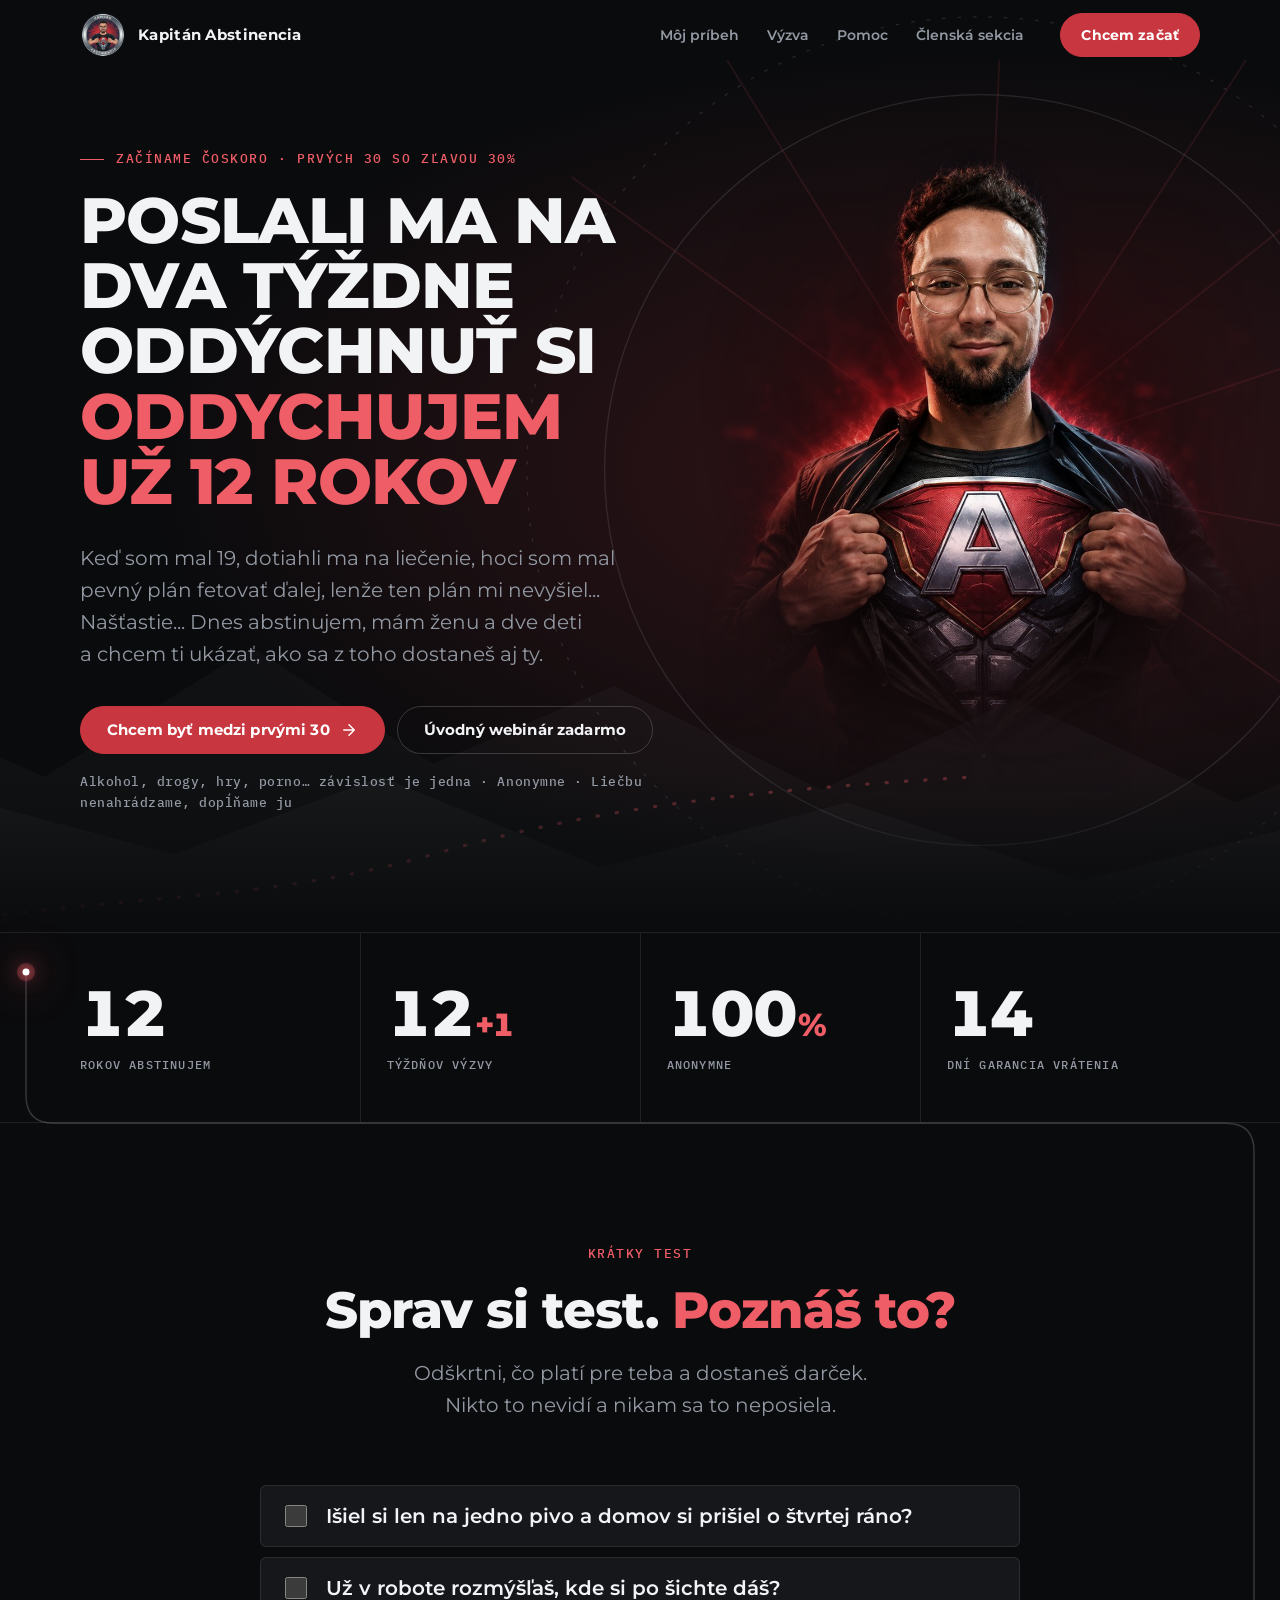
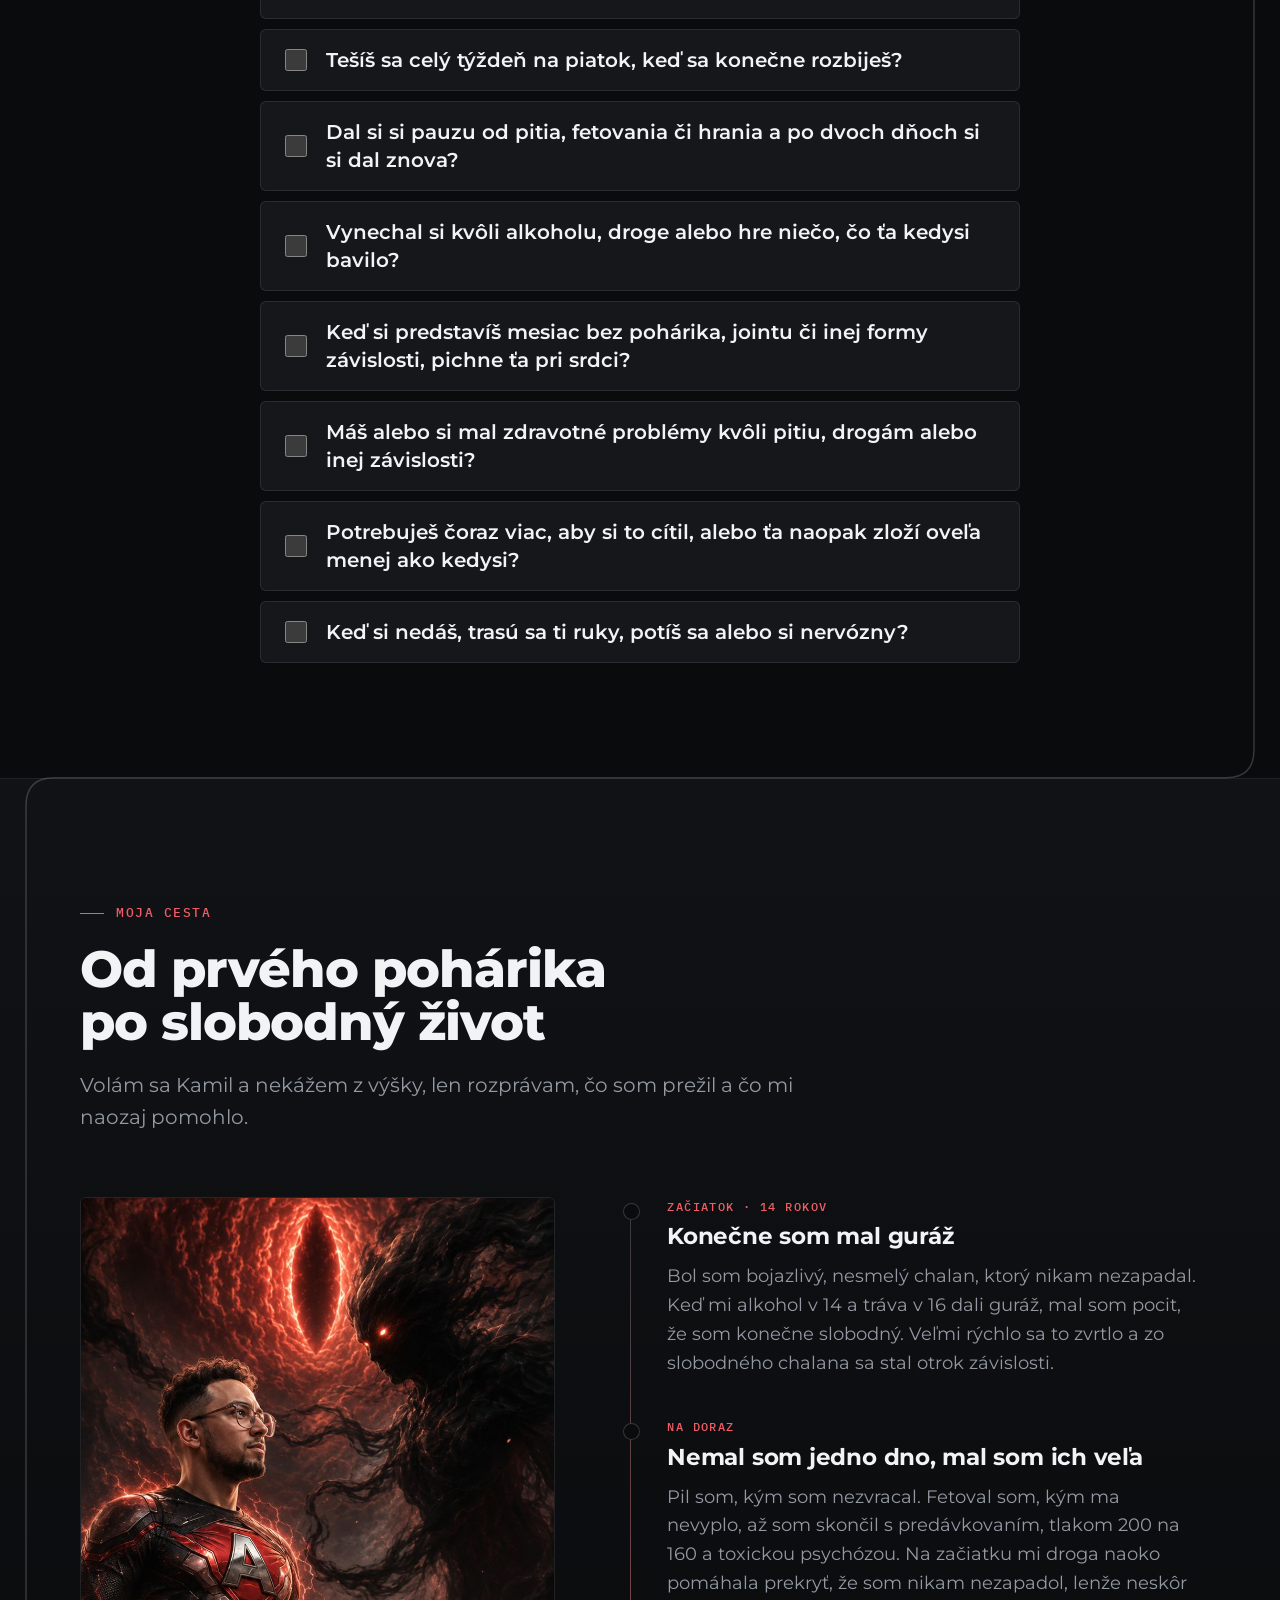
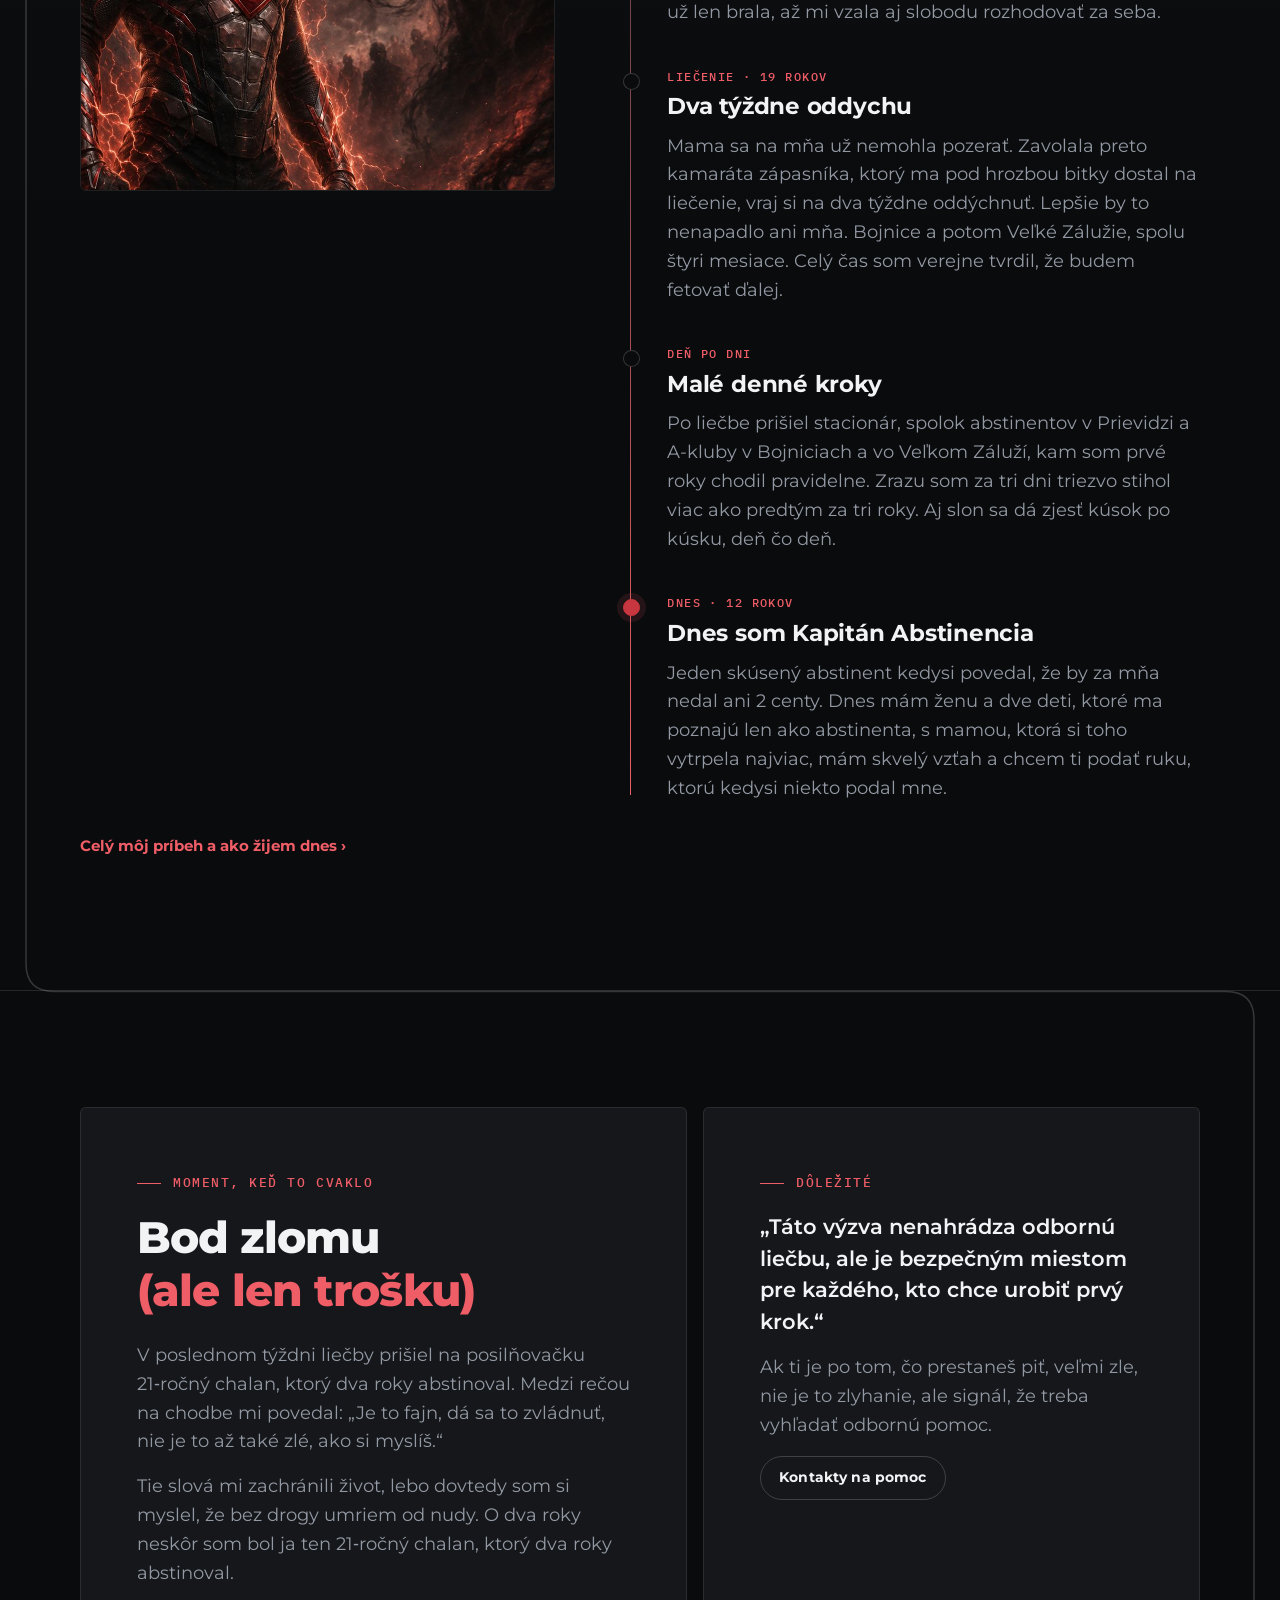
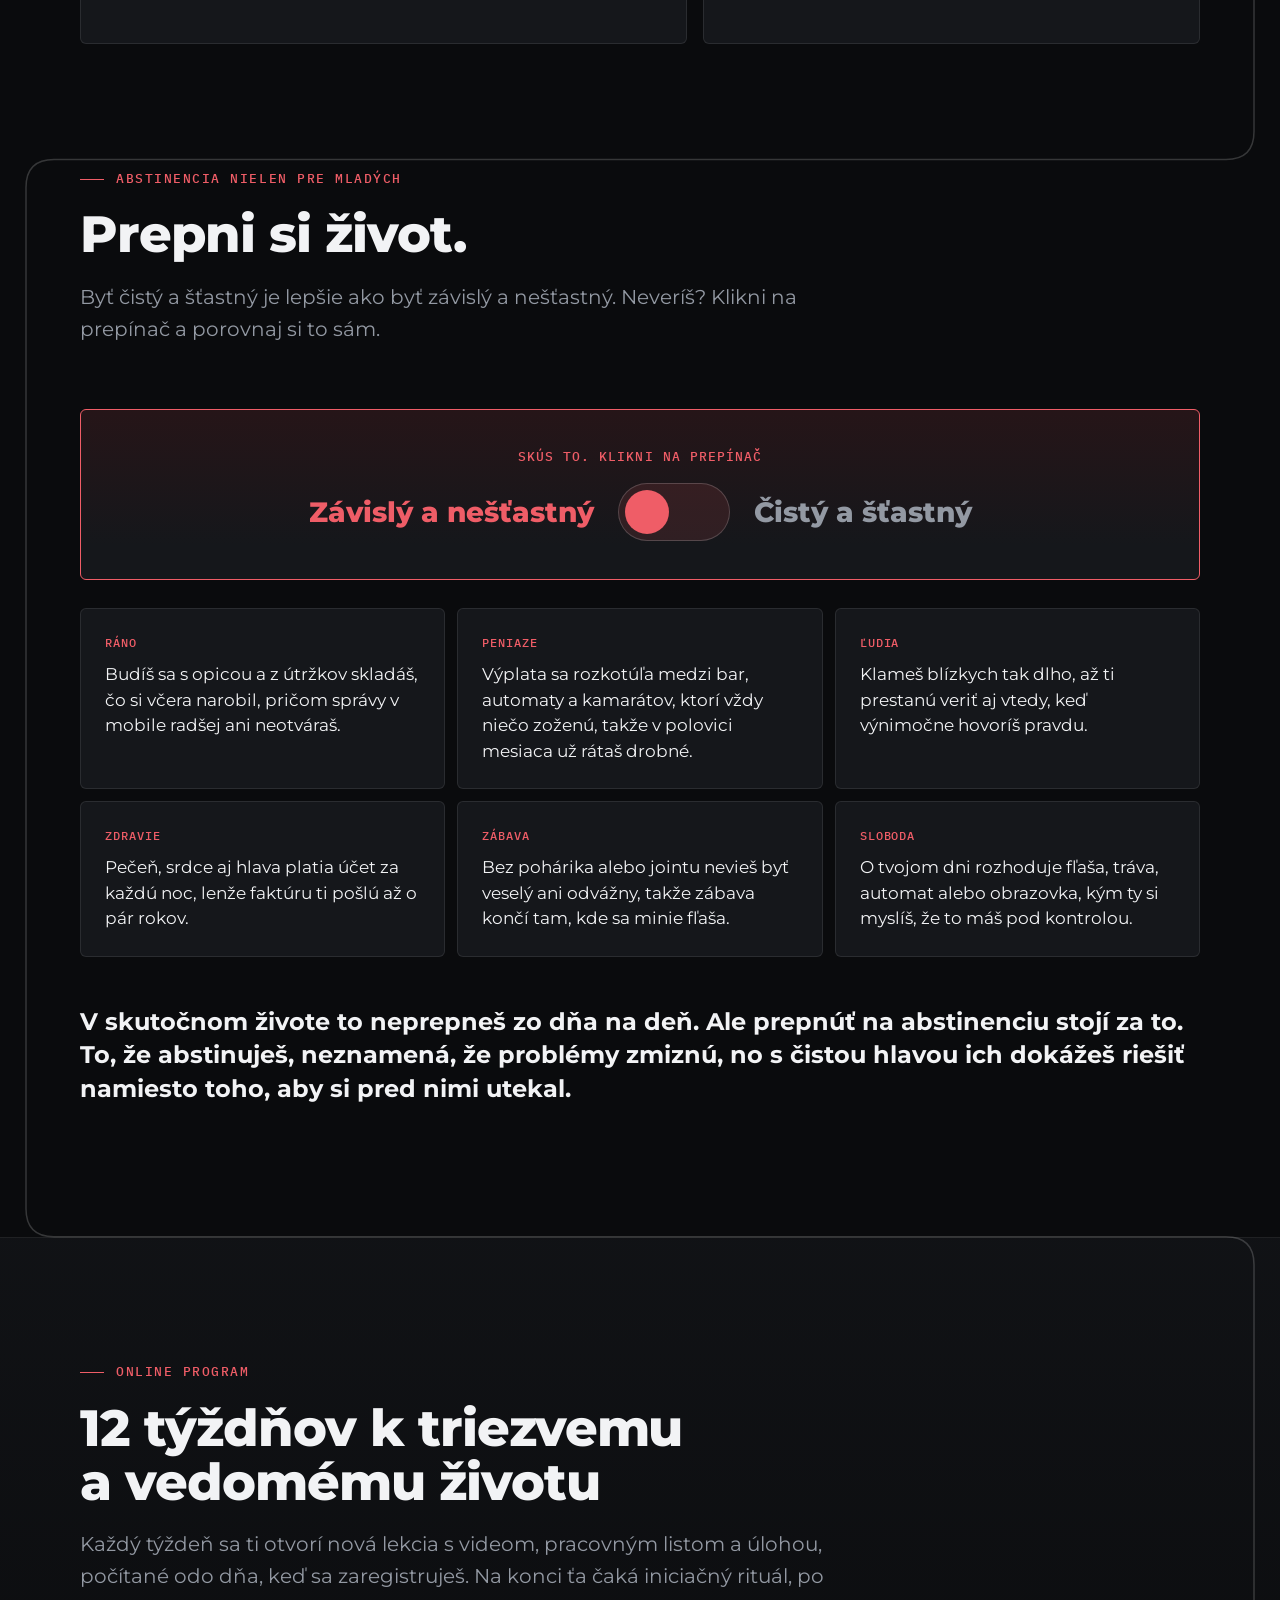
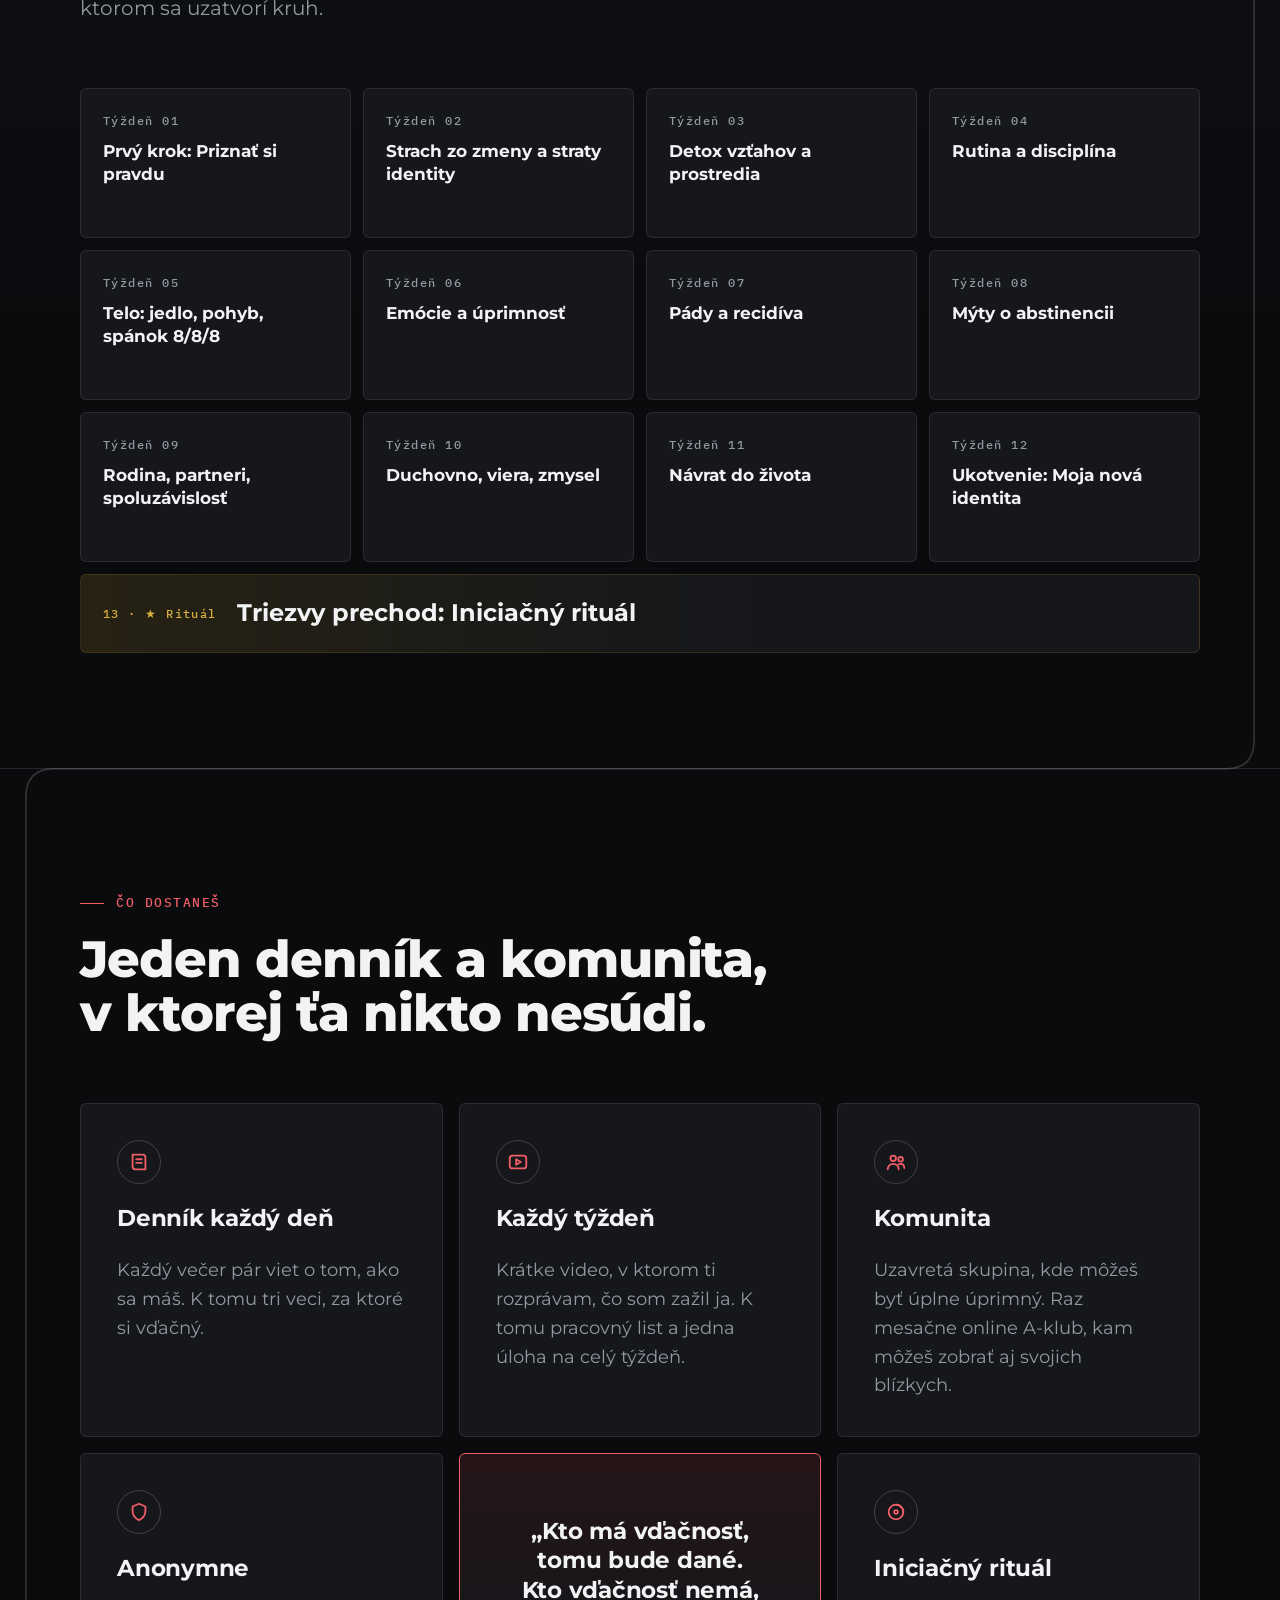
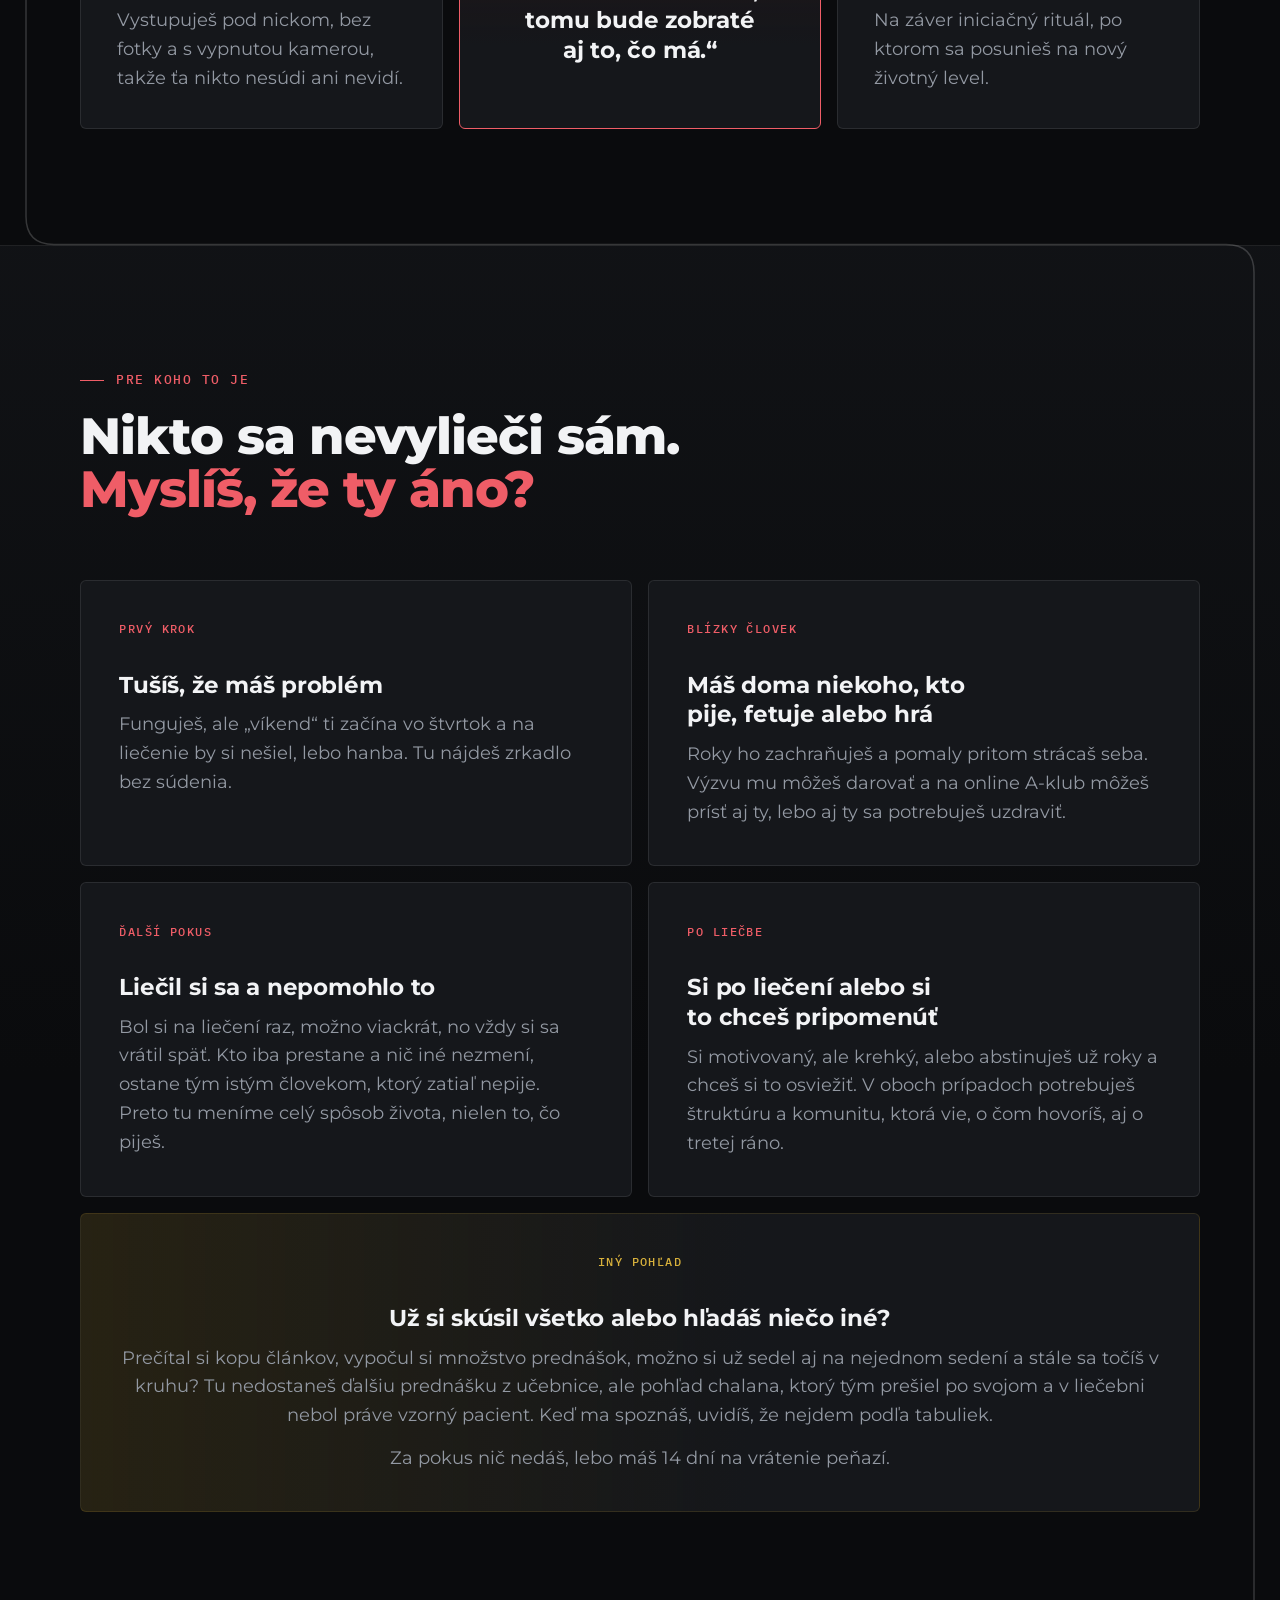
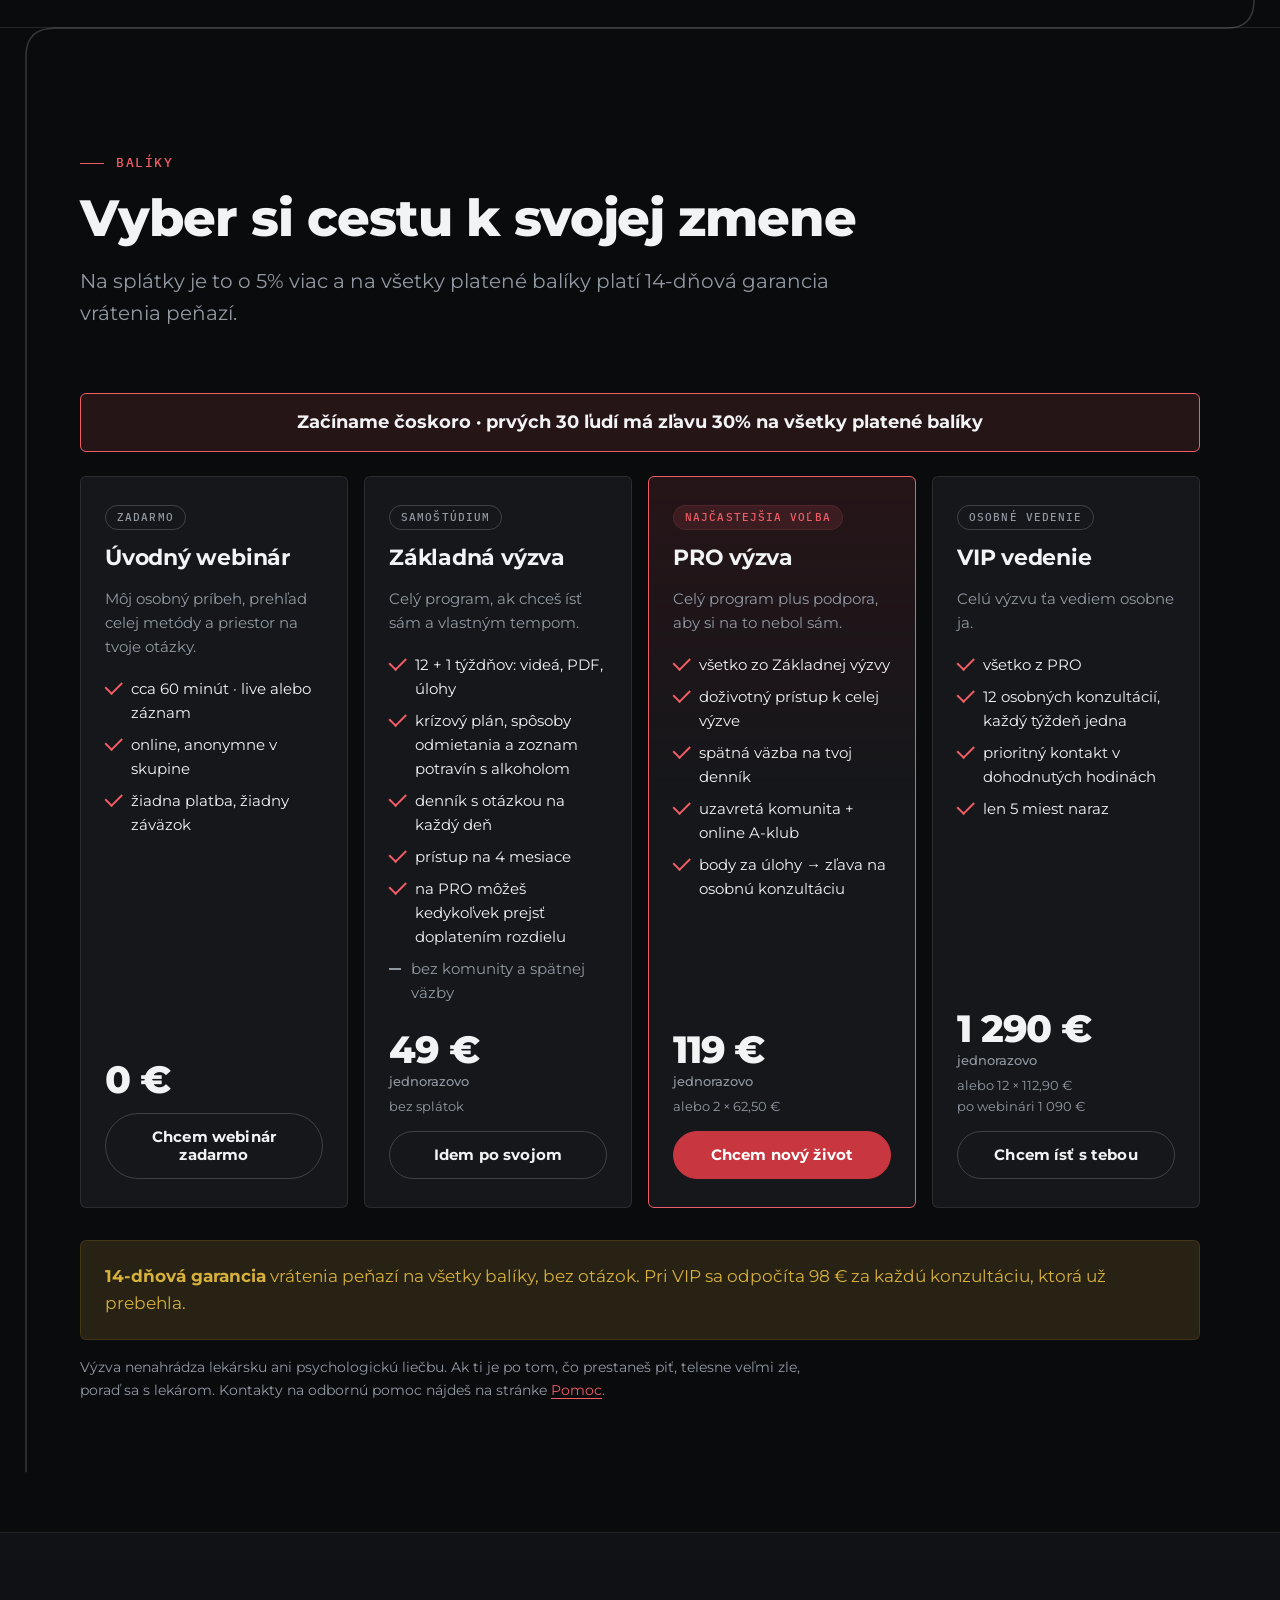
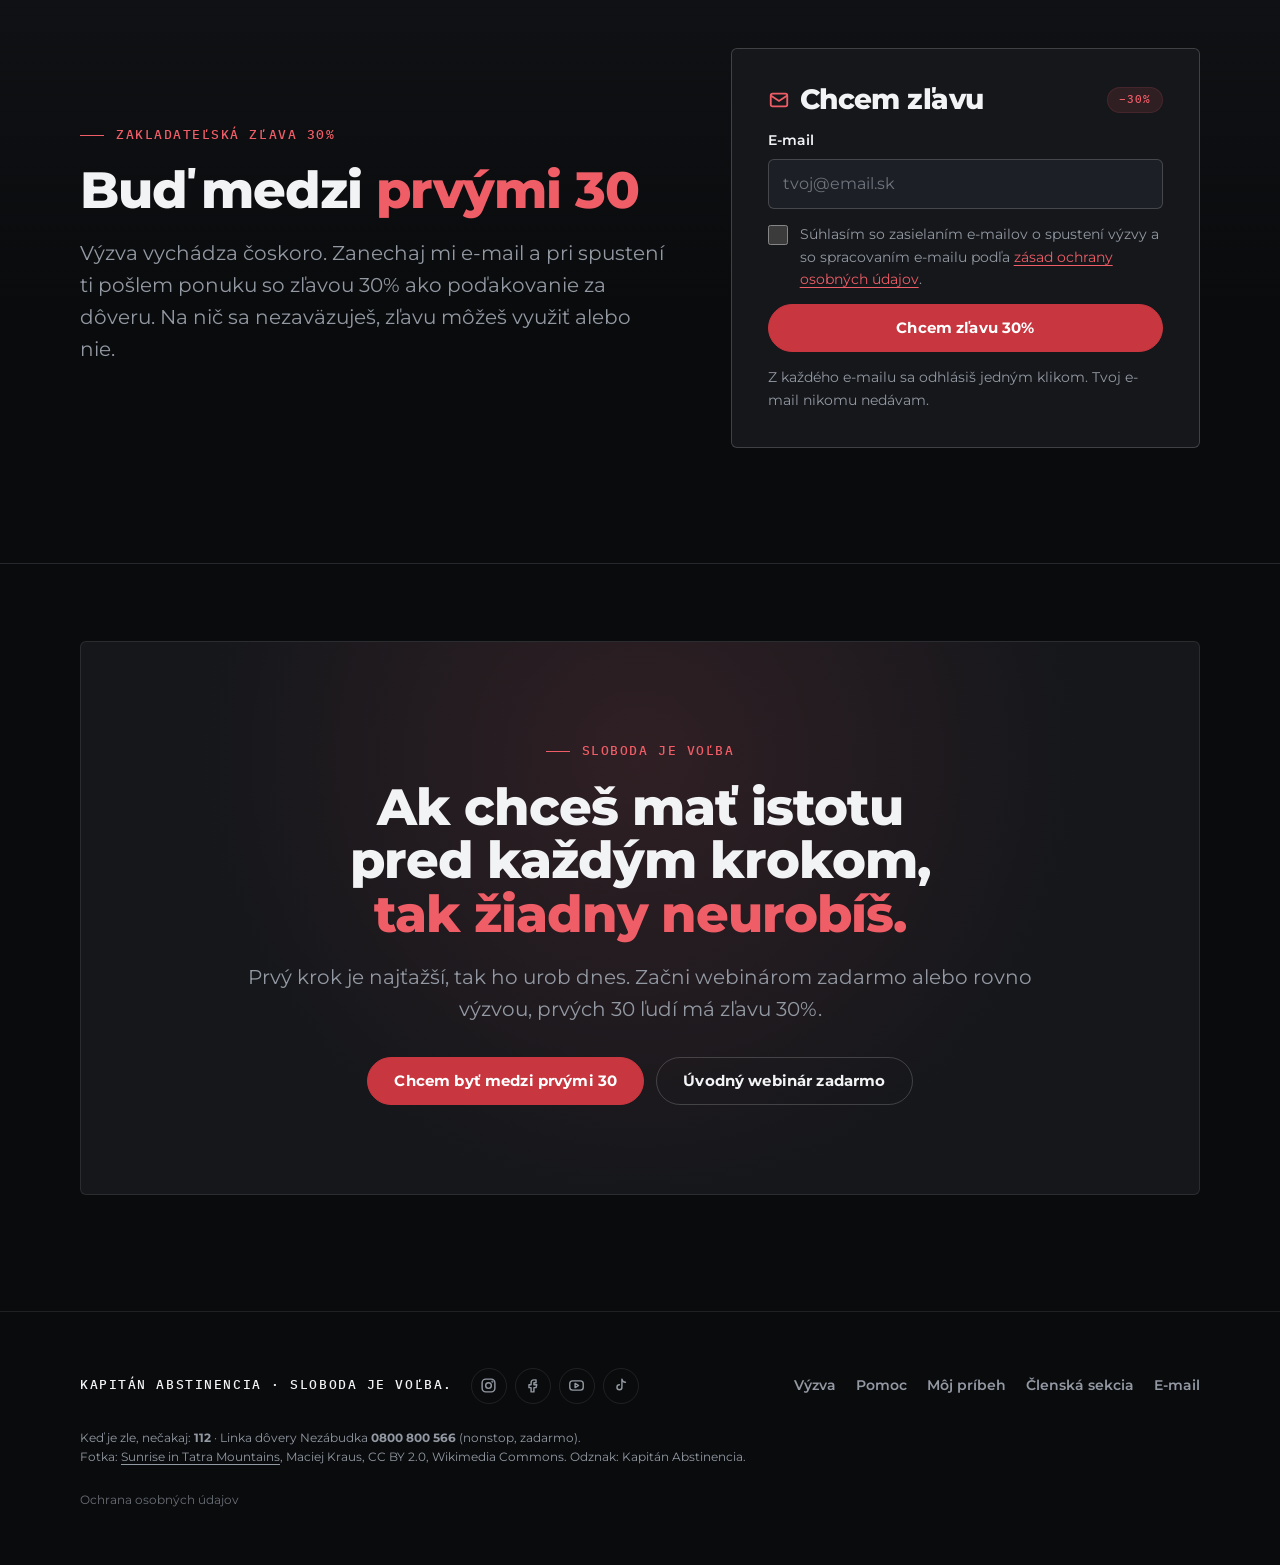
==== commit e6340563: "Moja výzva: hodnotenie 1 až 10 v denníku, po ťuknutí sa ukáže malý graf Co-Authored-By: Claude Opus " ====
--- a/index.html
+++ b/index.html
@@ -21,7 +21,7 @@
 <link rel="apple-touch-icon" href="obrazky/apple-touch-icon.png">
 <meta name="theme-color" content="#0A0B0D">
 <script>document.documentElement.classList.add('js')</script>
-<link rel="stylesheet" href="assets/kapitan.css?v=42">
+<link rel="stylesheet" href="assets/kapitan.css?v=46">
 </head>
 <body>
 
@@ -399,7 +399,7 @@
 <div class="modal" id="modal" hidden></div>
 
 <script data-goatcounter="https://kapitanabstinencia.goatcounter.com/count" async src="//gc.zgo.at/count.js"></script>
-<script src="assets/kapitan.js?v=42"></script>
+<script src="assets/kapitan.js?v=46"></script>
 <script>
 (function () {
   var esc = KA.esc, $ = function (s) { return document.querySelector(s); };
--- a/assets/kapitan.css
+++ b/assets/kapitan.css
@@ -924,3 +924,76 @@
   .mgrid .m-collapse:not(.open) .m-uvod { display: grid; gap: 8px; }
   .mgrid .m-collapse:not(.open) .m-klip > div:not(.meta):not(.reply) { display: -webkit-box; -webkit-line-clamp: 2; -webkit-box-orient: vertical; overflow: hidden; }
 }
+
+/* Hodnotenie dňa, graf vývoja a veta na dnes */
+.hodn { display: grid; gap: 8px; }
+.hodn-r { display: grid; grid-template-columns: repeat(10, 1fr); gap: 5px; }
+.hb { aspect-ratio: 1; min-height: 34px; padding: 0; border-radius: 9px; border: 1px solid hsl(var(--h) 60% 50% / .45); background: hsl(var(--h) 60% 45% / .12); color: hsl(var(--h) 70% 62%); font: 800 15px/1 inherit; font-family: inherit; cursor: pointer; transition: transform .15s, background .15s; }
+.hb:hover { background: hsl(var(--h) 60% 45% / .25); }
+.hb[aria-pressed="true"] { background: hsl(var(--h) 65% 48%); color: #0A0B0D; border-color: transparent; transform: scale(1.1); }
+.hb:disabled { cursor: default; }
+.hodn-p { display: flex; justify-content: space-between; font-size: 12px; }
+.hchip { display: inline-block; padding: 2px 8px; border-radius: 999px; background: hsl(var(--h) 65% 48%); color: #0A0B0D; font-weight: 800; letter-spacing: 0; }
+.graf { width: 100%; }
+.graf svg { display: block; max-width: 100%; }
+.graf text { fill: var(--muted); font: 500 11px "IBM Plex Mono", monospace; }
+.graf .g-os { stroke: var(--line); stroke-dasharray: 3 4; }
+.graf .g-pr { stroke: var(--gold); stroke-width: 2; opacity: .7; }
+.graf .g-ciara { fill: none; stroke: var(--muted); stroke-width: 1.5; opacity: .45; }
+.graf circle { fill: hsl(var(--h) 65% 50%); stroke: var(--surface); stroke-width: 2; }
+.ok-t { color: var(--ok); }
+.zle-t { color: var(--accent-text); }
+.veta { padding: clamp(20px, 3vw, 28px); margin-bottom: 16px; display: grid; gap: 10px; border-left: 3px solid var(--gold); }
+.veta .eyebrow { margin: 0; }
+.veta q { font-size: clamp(19px, 1vw + 15px, 24px); font-weight: 700; line-height: 1.4; quotes: "„" "“"; }
+@media (max-width: 520px) {
+  .hodn-r { grid-template-columns: repeat(5, 1fr); }
+}
+
+/* Prezývka člena */
+.prez { font: inherit; color: inherit; letter-spacing: inherit; background: none; border: 0; padding: 0; cursor: pointer; text-decoration: underline dashed var(--line-strong); text-decoration-thickness: 2px; text-underline-offset: .12em; }
+.prez:hover { text-decoration-color: var(--gold); }
+.prez-karta { padding: clamp(20px, 3vw, 28px); margin-bottom: 16px; display: grid; gap: 14px; border-color: var(--gold); }
+.prez-karta .eyebrow { margin: 0 0 8px; }
+.prez-otazka { display: block; font-size: clamp(20px, 1vw + 15px, 26px); font-weight: 800; margin-bottom: 6px; }
+.prez-riadok { display: flex; gap: 10px; flex-wrap: wrap; }
+.prez-riadok input { flex: 1 1 220px; }
+
+/* Môj vývoj: čísla, po ťuknutí graf */
+.s10 { display: grid; grid-template-columns: repeat(10, 1fr); gap: 6px; }
+.s10 .hb { min-height: 40px; font-size: 16px; }
+.zbal { display: grid; grid-template-rows: 1fr; transition: grid-template-rows .45s ease, opacity .3s; }
+.zbal > div { overflow: hidden; display: grid; gap: 10px; min-height: 0; }
+.zbal.zavrete { grid-template-rows: 0fr; opacity: 0; }
+.g-dnes-riadok { display: none; align-items: center; gap: 10px; flex-wrap: wrap; }
+.g-dnes-riadok.vidno { display: flex; animation: g-zjav .4s ease both; }
+.g-dnes-riadok .hchip { font-size: 15px; padding: 4px 12px; }
+.g-zmen { background: none; border: 0; padding: 0; color: var(--muted); text-decoration: underline; cursor: pointer; font: inherit; font-size: 14px; }
+.graf svg { overflow: visible; }
+.graf .g-dnes { stroke: #fff; stroke-width: 2.5; }
+.graf .g-halo { fill: hsl(var(--h) 65% 50%); stroke: none; opacity: 0; }
+.graf .g-popis { fill: var(--text, #fff); font-weight: 700; }
+.graf.anim .g-bod { transform-box: fill-box; transform-origin: center; animation: g-pop .35s cubic-bezier(.3, 1.6, .5, 1) both; }
+.graf.anim .g-halo, .graf .g-halo { transform-box: fill-box; transform-origin: center; animation: g-pulz 1.8s ease-out infinite; }
+.graf.anim + .zhrn { animation: g-zjav .5s ease .6s both; }
+@keyframes g-pop { from { transform: scale(0); } to { transform: scale(1); } }
+@keyframes g-pulz { from { transform: scale(1); opacity: .45; } to { transform: scale(2.6); opacity: 0; } }
+@keyframes g-zjav { from { opacity: 0; transform: translateY(6px); } to { opacity: 1; transform: none; } }
+@media (prefers-reduced-motion: reduce) {
+  .zbal { transition: none; }
+  .graf .g-halo, .graf.anim .g-bod, .g-dnes-riadok.vidno, .graf.anim + .zhrn { animation: none; }
+}
+@media (max-width: 700px) {
+  .s10 { grid-template-columns: repeat(5, 1fr); }
+  .s10 .hb { min-height: 48px; font-size: 18px; }
+}
+
+/* Hodnotenie v denníku: čísla, po ťuknutí malý graf */
+.hodn-w { display: grid; }
+.hodn-w .zbal > div { gap: 12px; }
+.g-otazka { font-weight: 800; font-size: 18px; }
+.g-hlava { display: flex; justify-content: space-between; align-items: baseline; gap: 10px; flex-wrap: wrap; }
+.graf .g-cis { font: 700 12px "IBM Plex Mono", monospace; fill: hsl(var(--h) 70% 64%); }
+.graf .g-cis-dnes { font-size: 14px; fill: #fff; }
+.graf .g-den { font: 500 10px "IBM Plex Mono", monospace; fill: var(--muted); letter-spacing: .08em; }
+.graf.anim .g-cis { animation: g-zjav .4s ease both; }
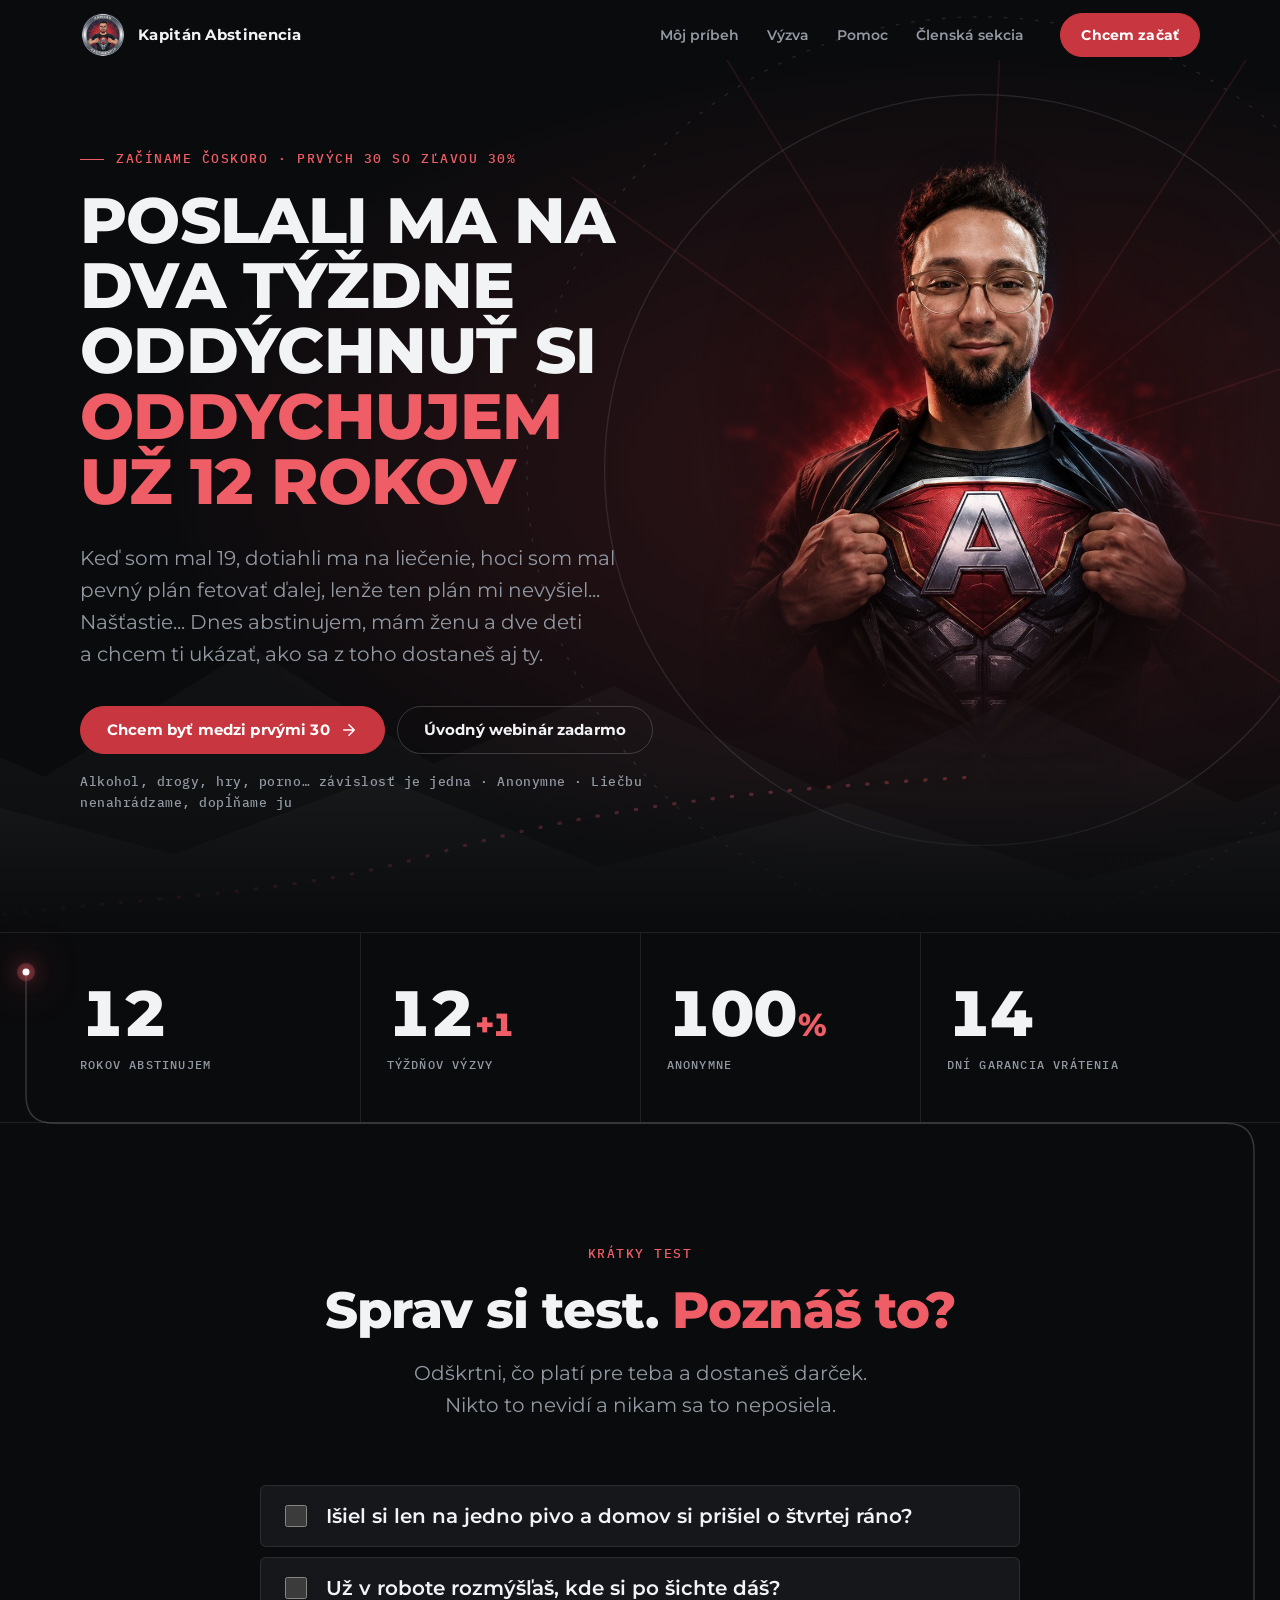
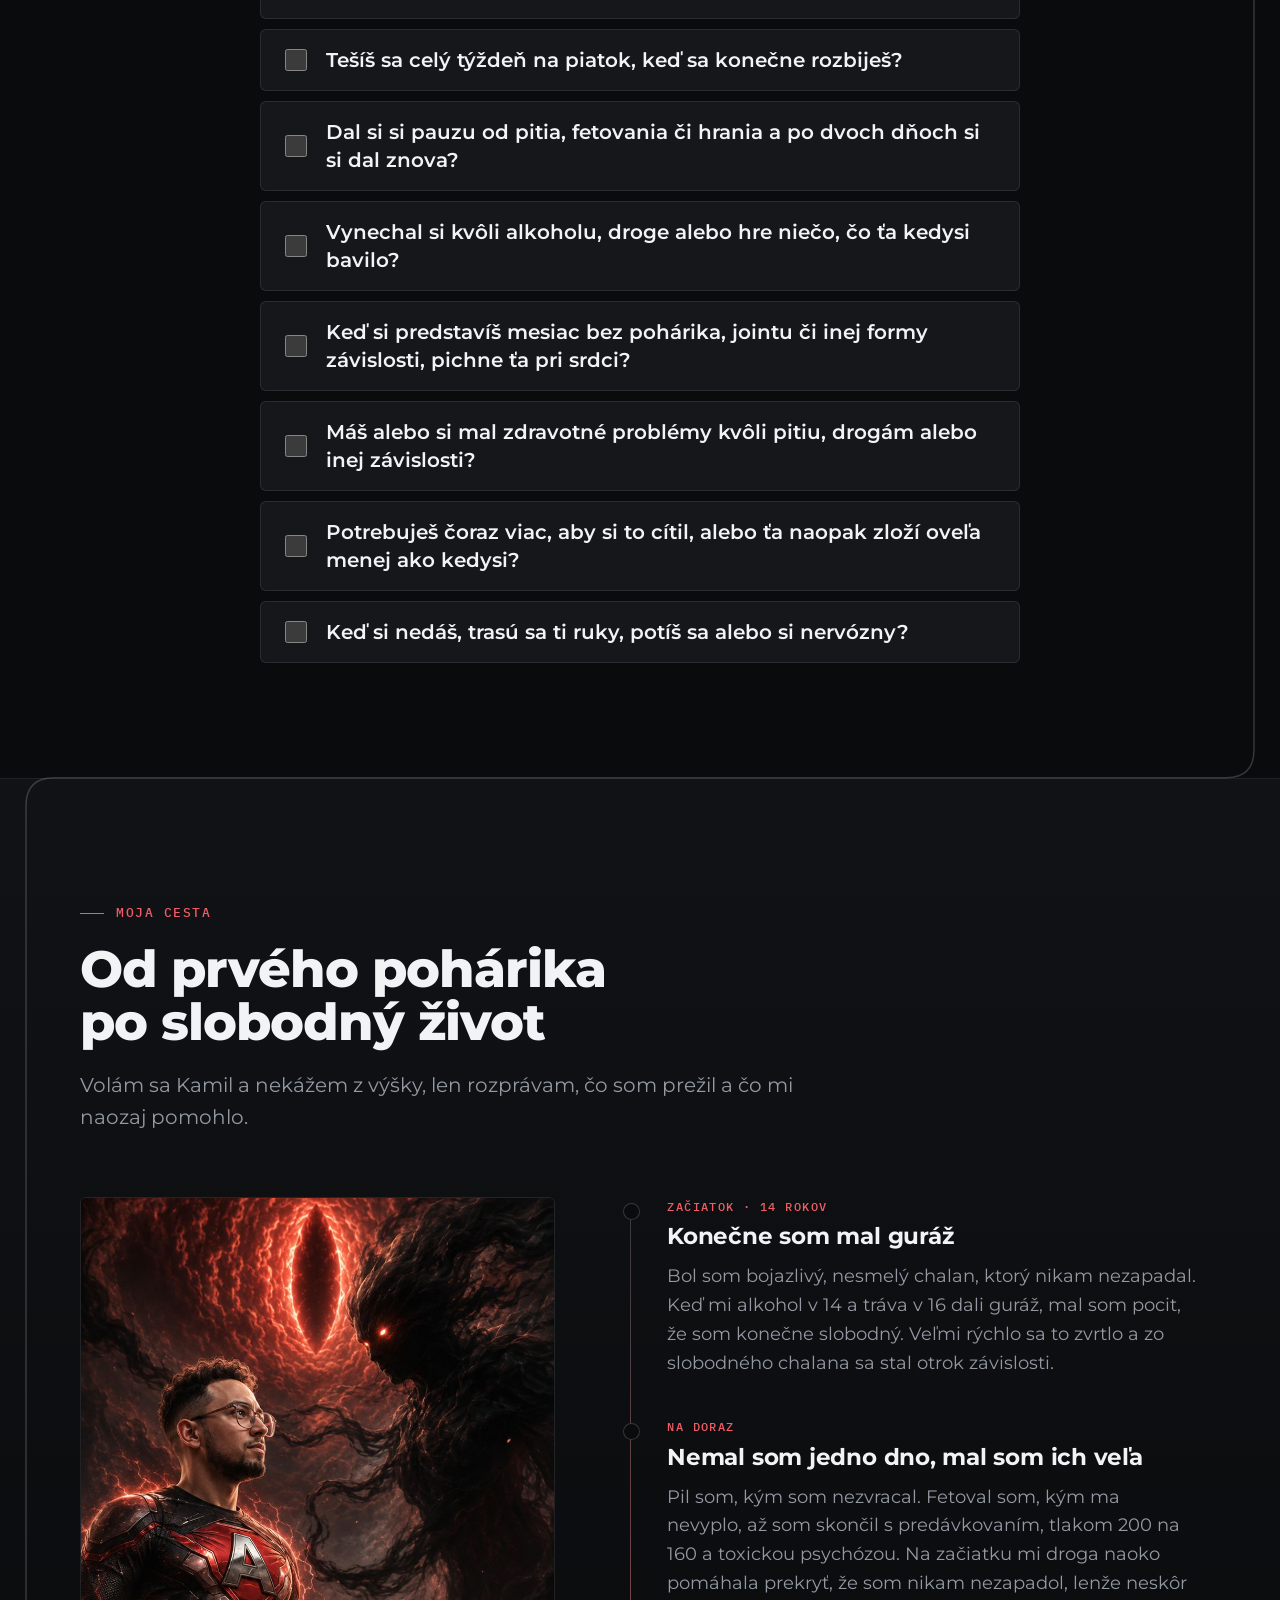
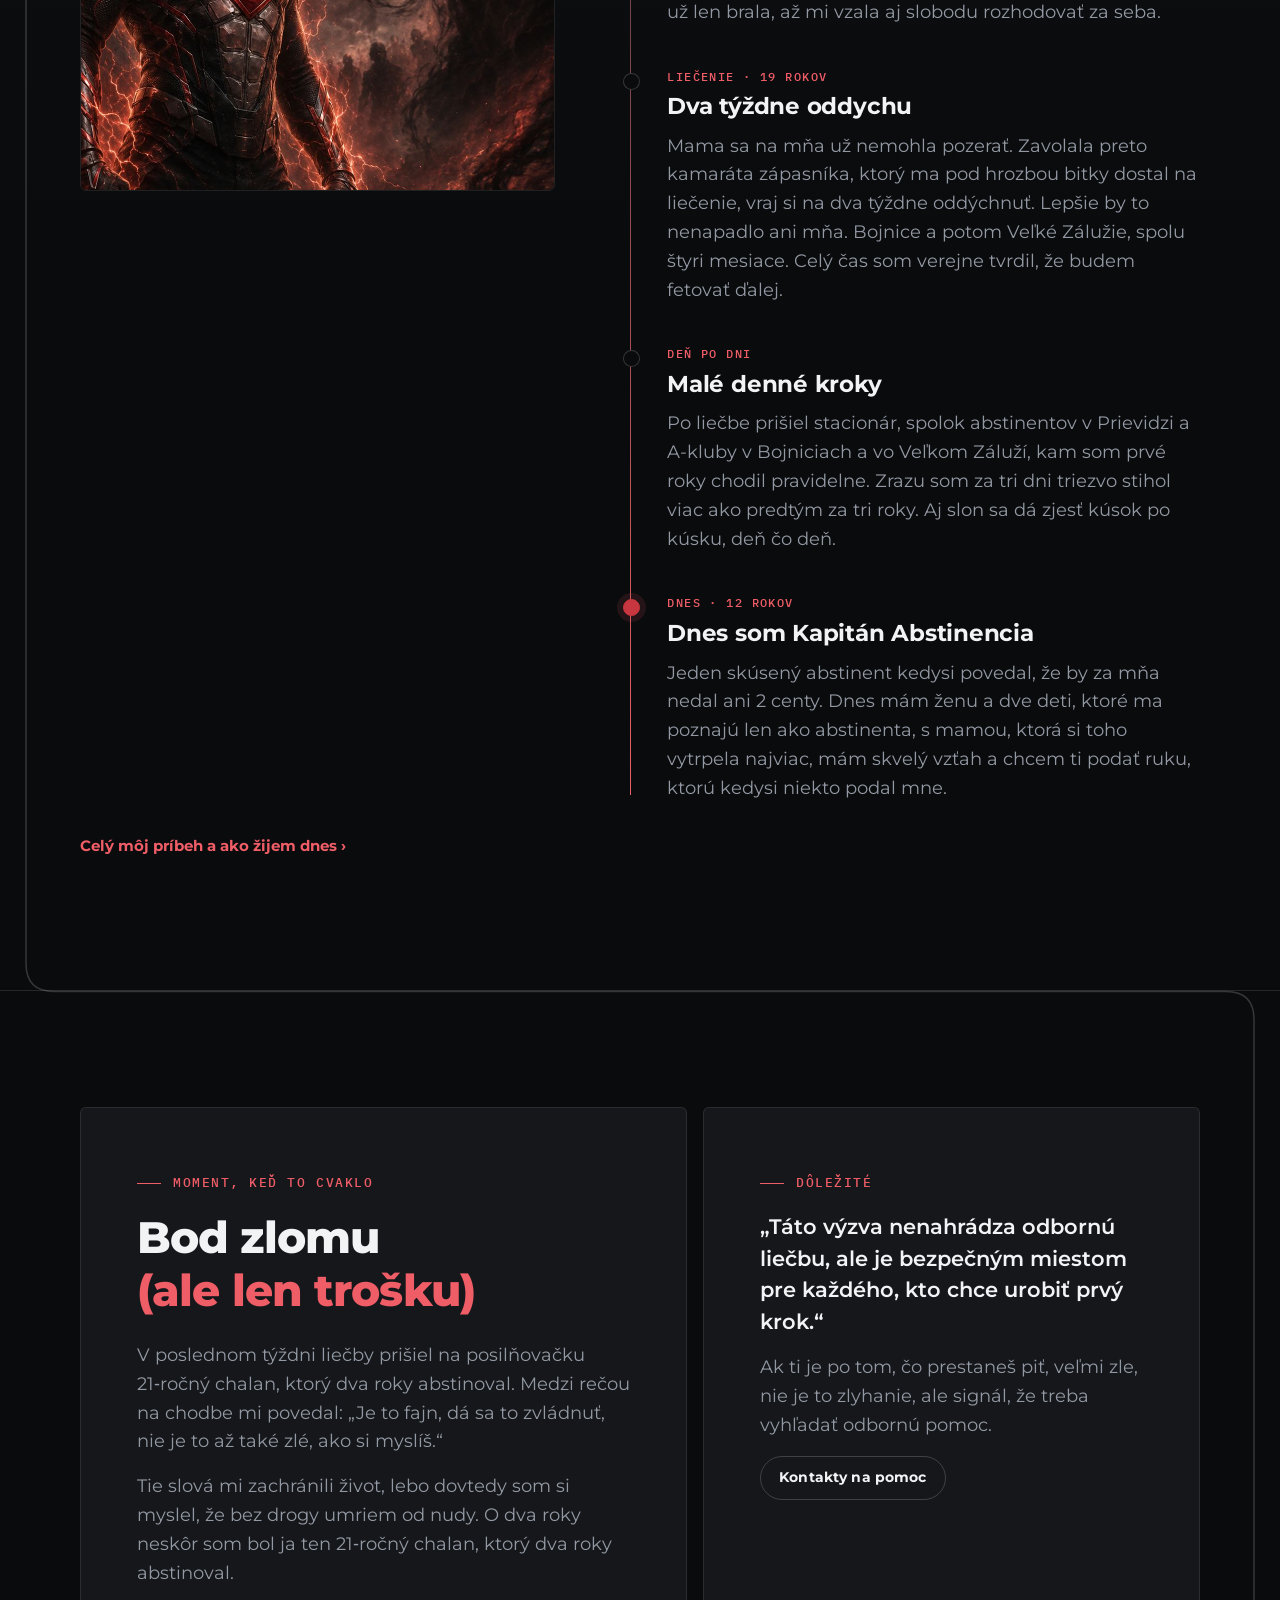
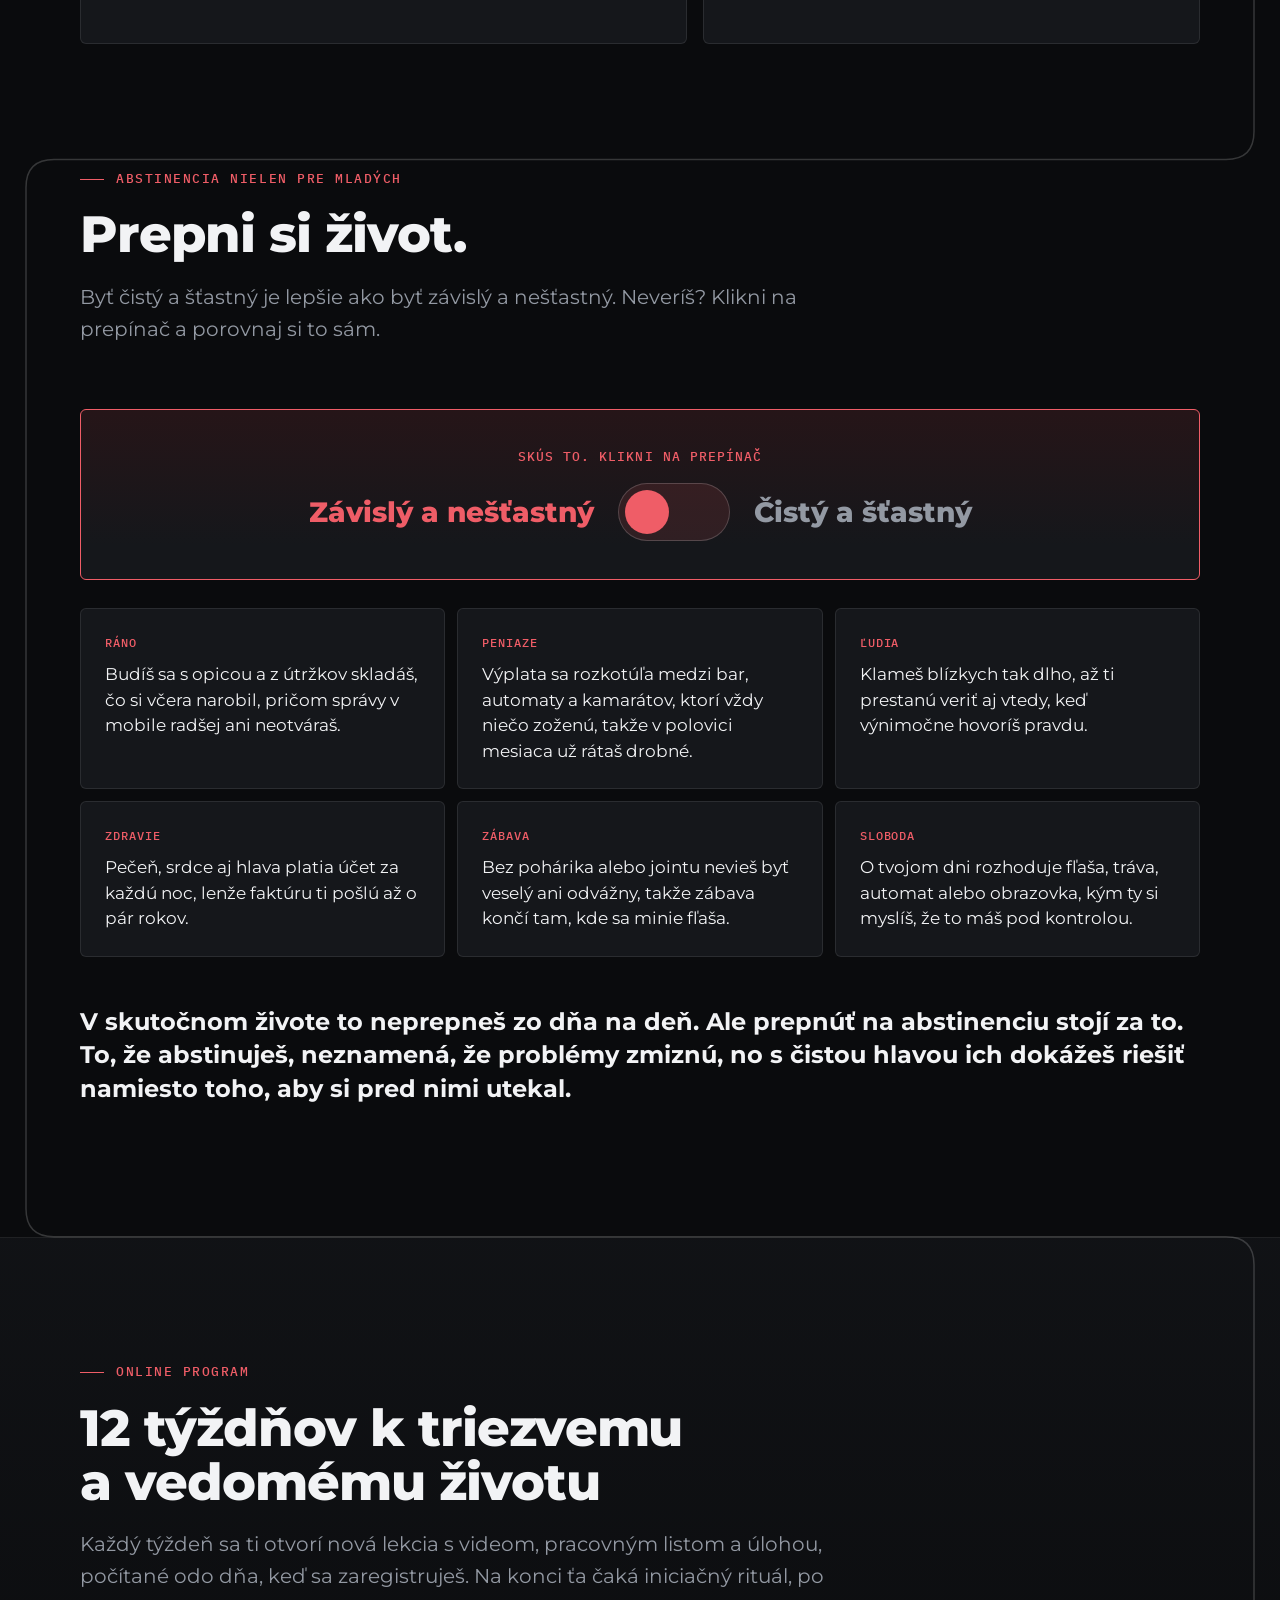
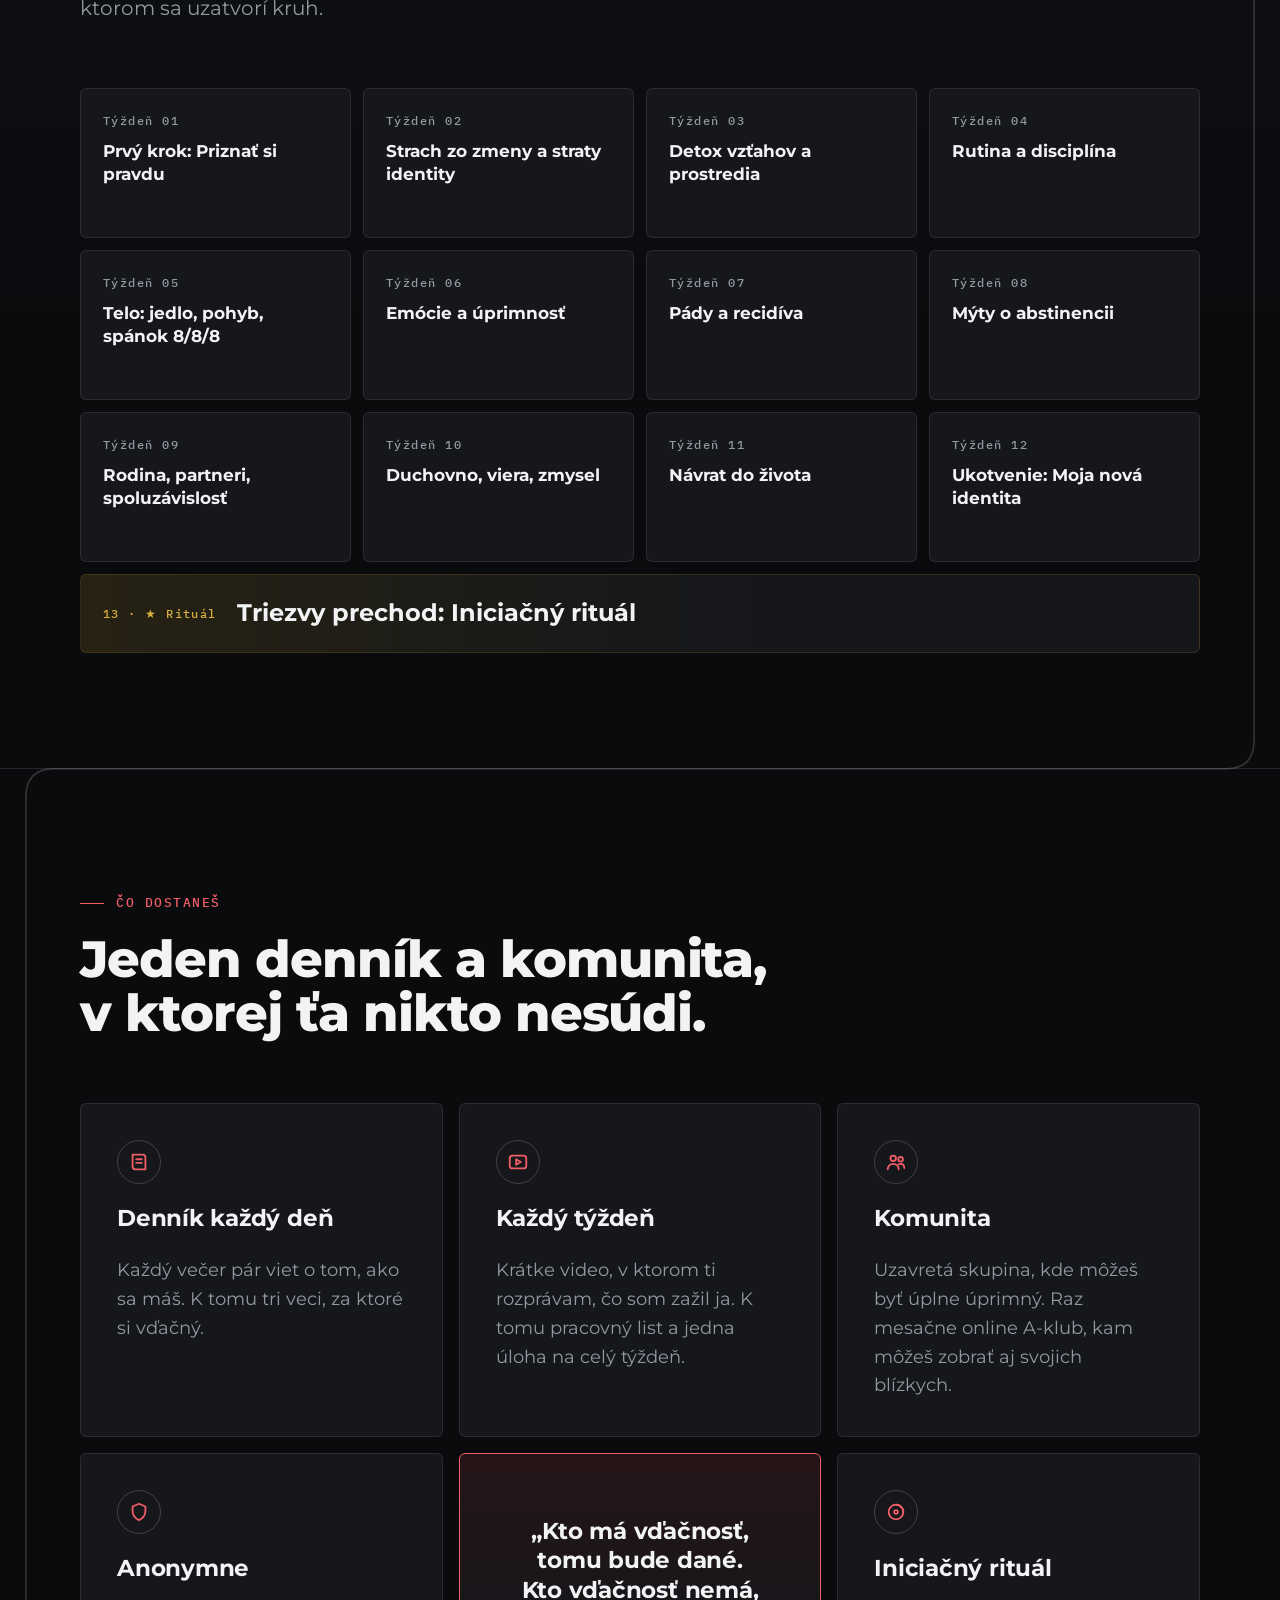
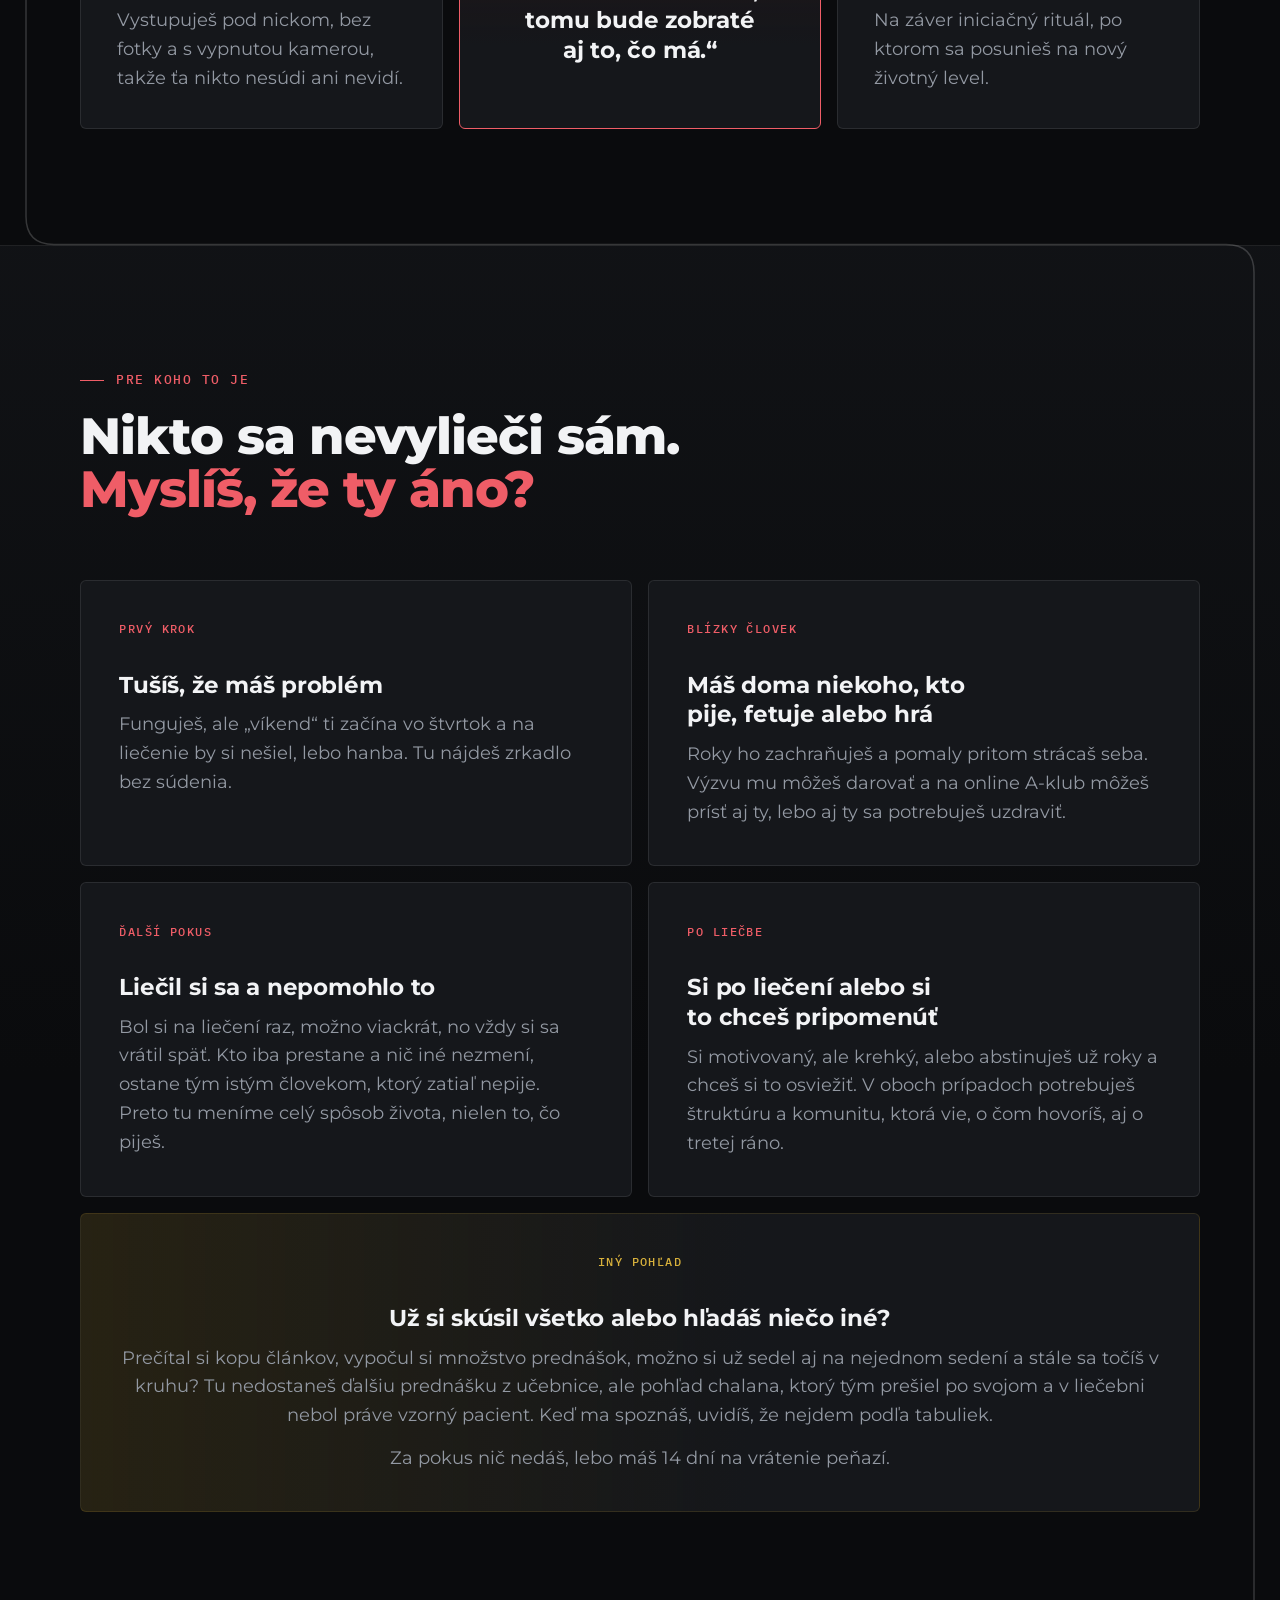
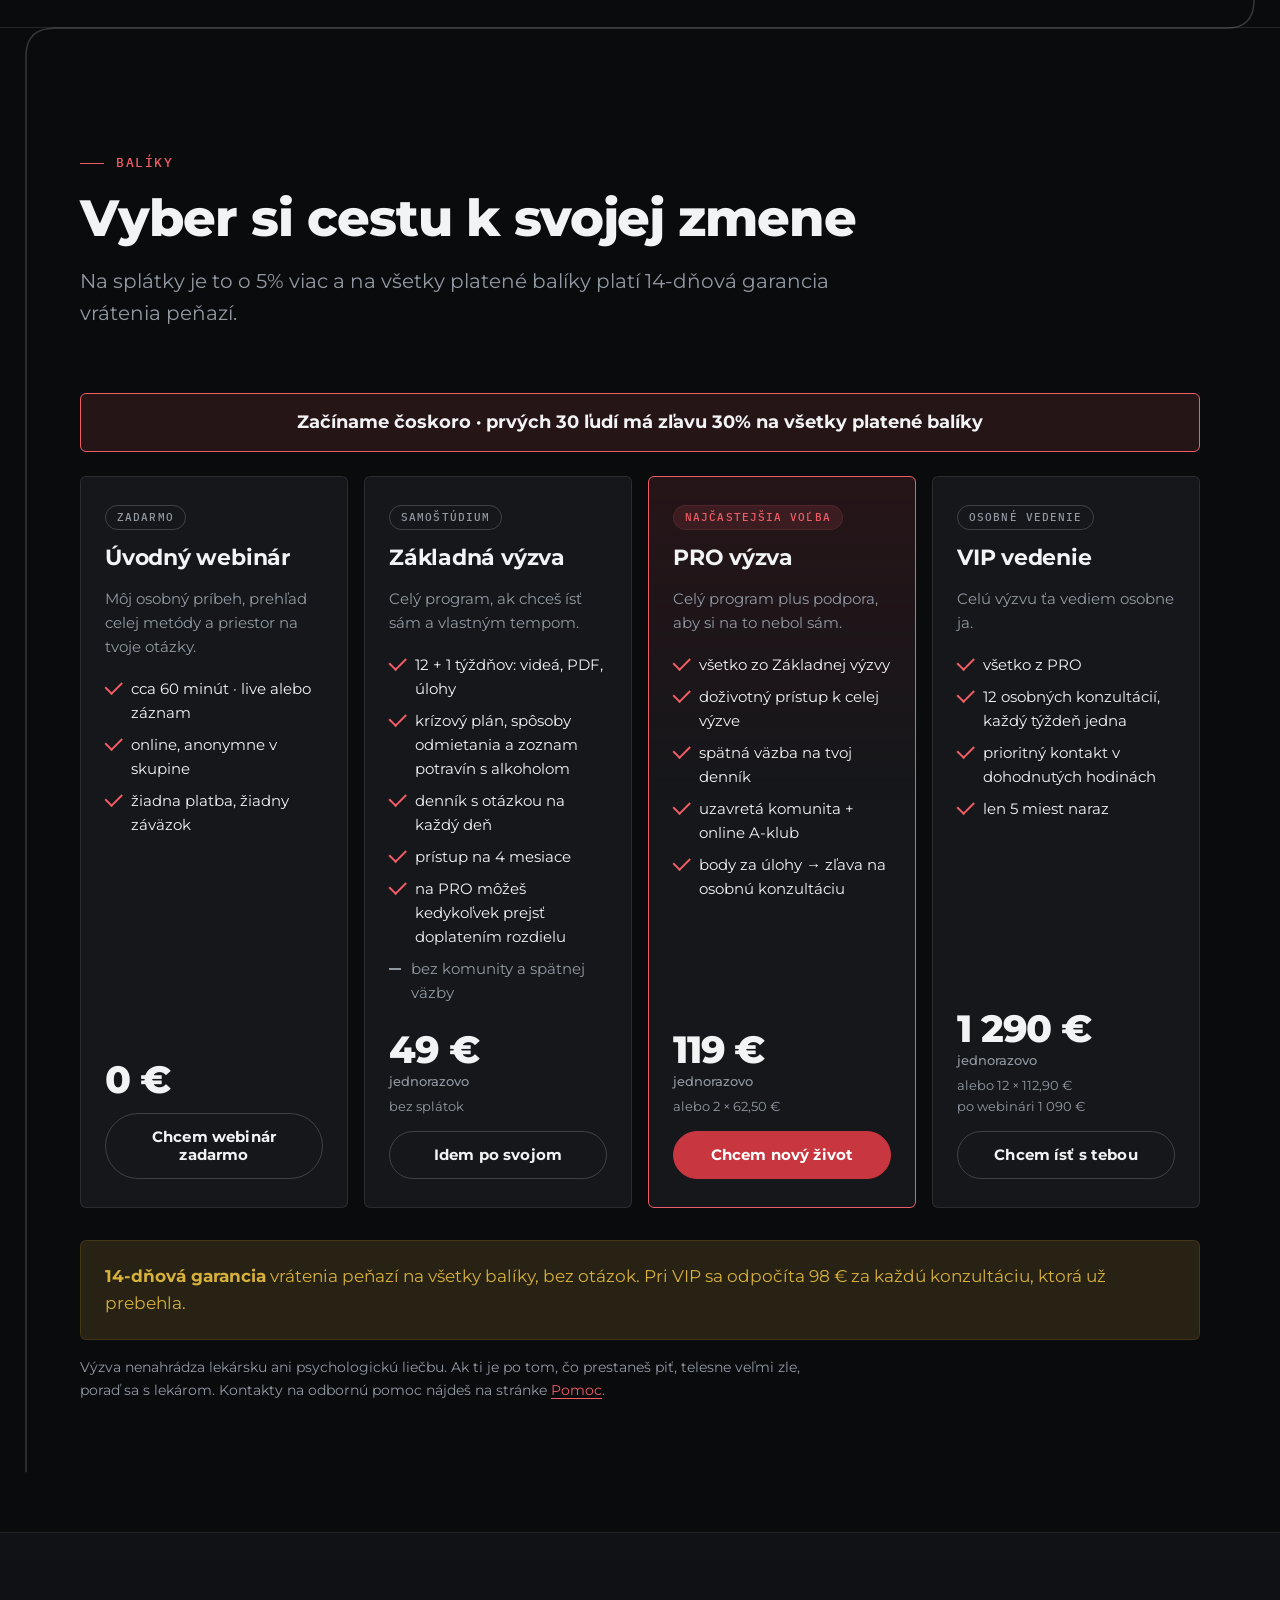
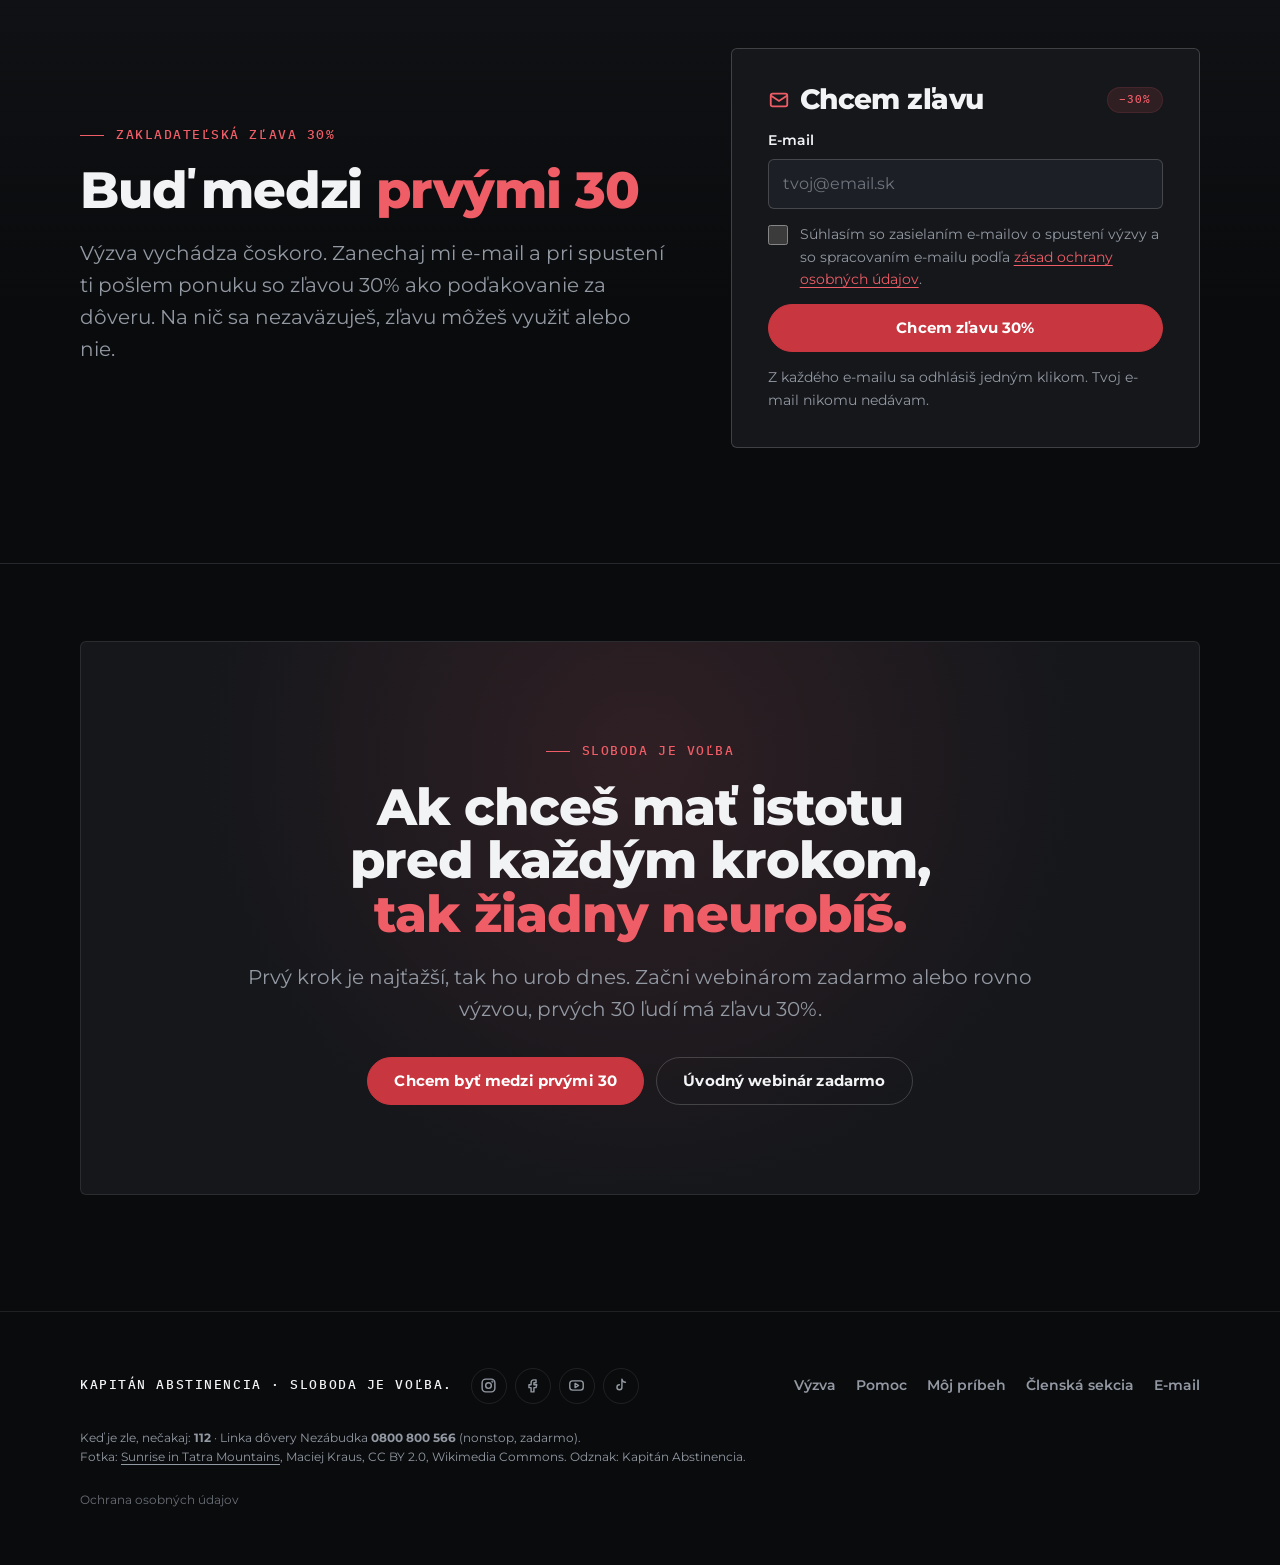
==== commit 6b637e13: "Moja výzva: PDF k lekcii na stiahnutie len pre členov s otvoreným týždňom Co-Authored-By: Claude Opu" ====
--- a/index.html
+++ b/index.html
@@ -21,7 +21,7 @@
 <link rel="apple-touch-icon" href="obrazky/apple-touch-icon.png">
 <meta name="theme-color" content="#0A0B0D">
 <script>document.documentElement.classList.add('js')</script>
-<link rel="stylesheet" href="assets/kapitan.css?v=46">
+<link rel="stylesheet" href="assets/kapitan.css?v=47">
 </head>
 <body>
 
@@ -399,7 +399,7 @@
 <div class="modal" id="modal" hidden></div>
 
 <script data-goatcounter="https://kapitanabstinencia.goatcounter.com/count" async src="//gc.zgo.at/count.js"></script>
-<script src="assets/kapitan.js?v=46"></script>
+<script src="assets/kapitan.js?v=47"></script>
 <script>
 (function () {
   var esc = KA.esc, $ = function (s) { return document.querySelector(s); };
--- a/assets/kapitan.css
+++ b/assets/kapitan.css
@@ -997,3 +997,8 @@
 .graf .g-cis-dnes { font-size: 14px; fill: #fff; }
 .graf .g-den { font: 500 10px "IBM Plex Mono", monospace; fill: var(--muted); letter-spacing: .08em; }
 .graf.anim .g-cis { animation: g-zjav .4s ease both; }
+
+/* PDF k lekcii */
+.materialy { display: grid; gap: 10px; }
+.materialy:empty { display: none; }
+.stiahni { display: flex; flex-wrap: wrap; gap: 8px; }
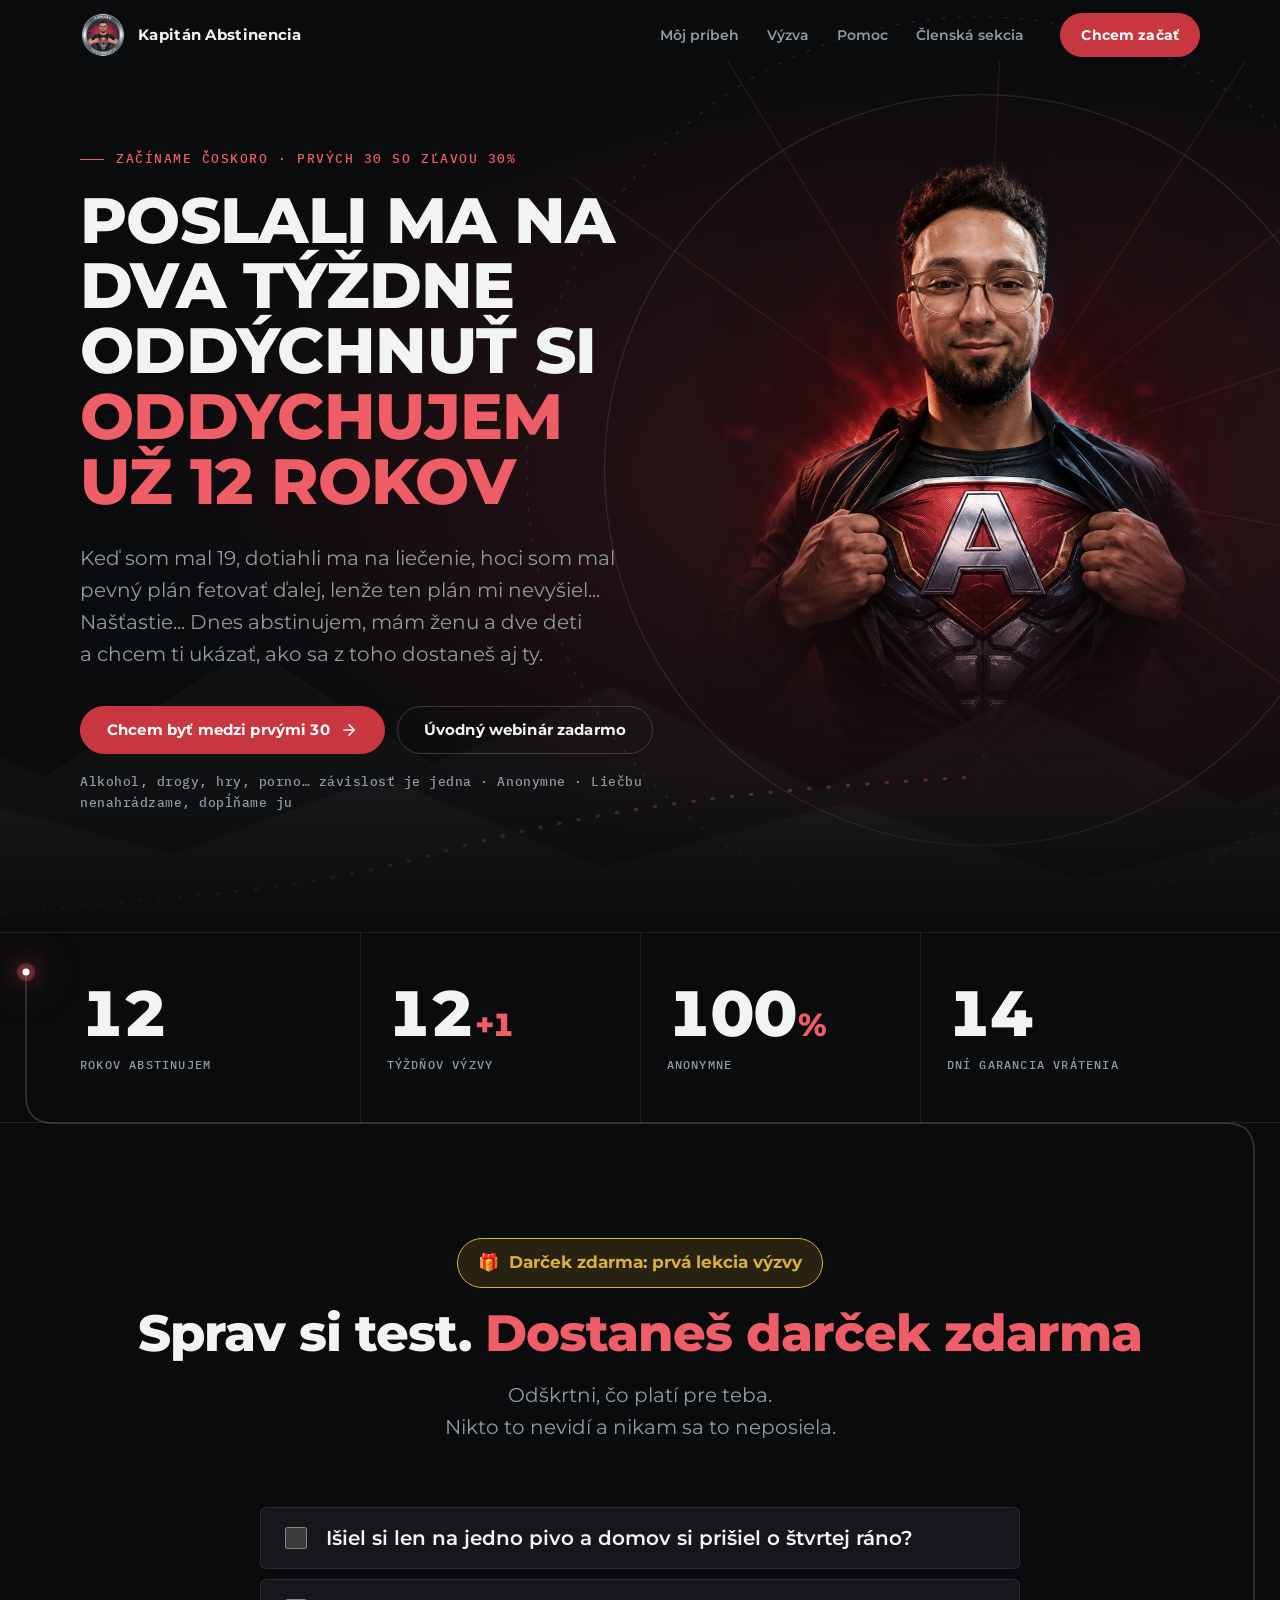
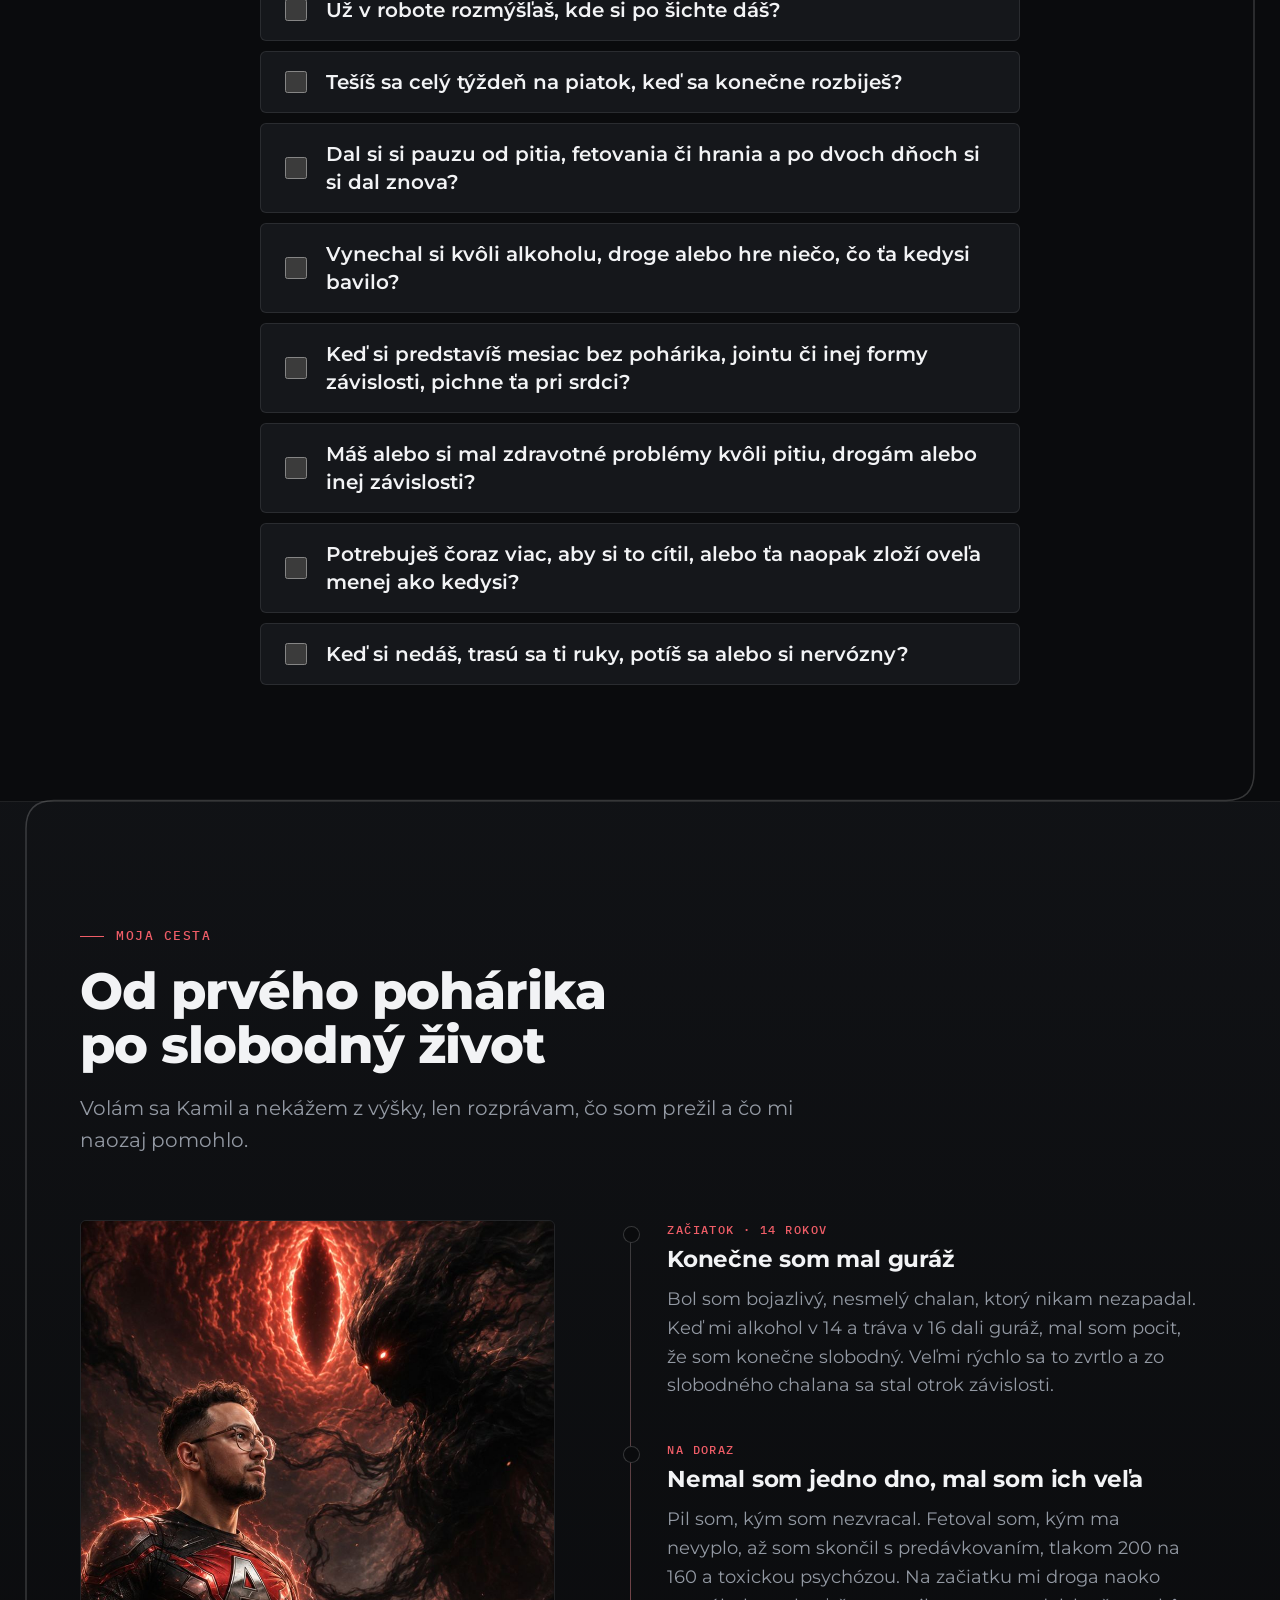
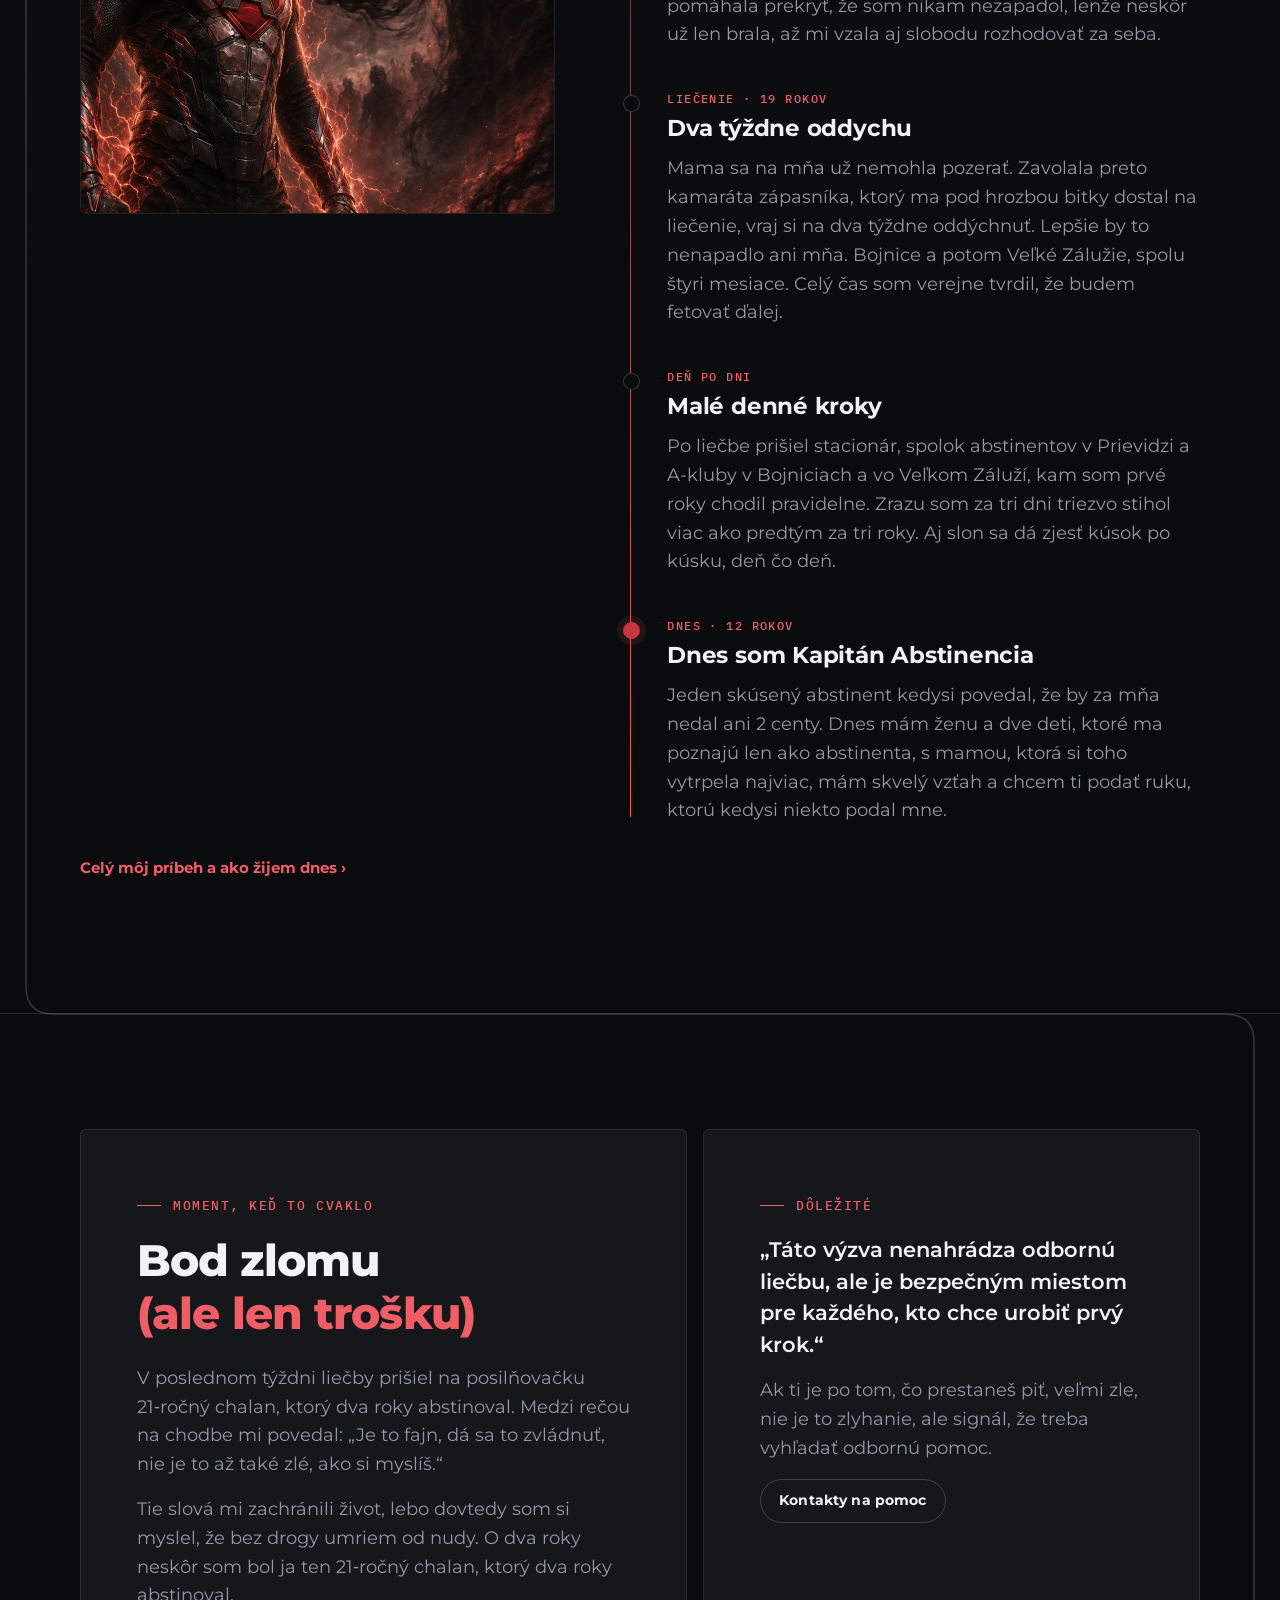
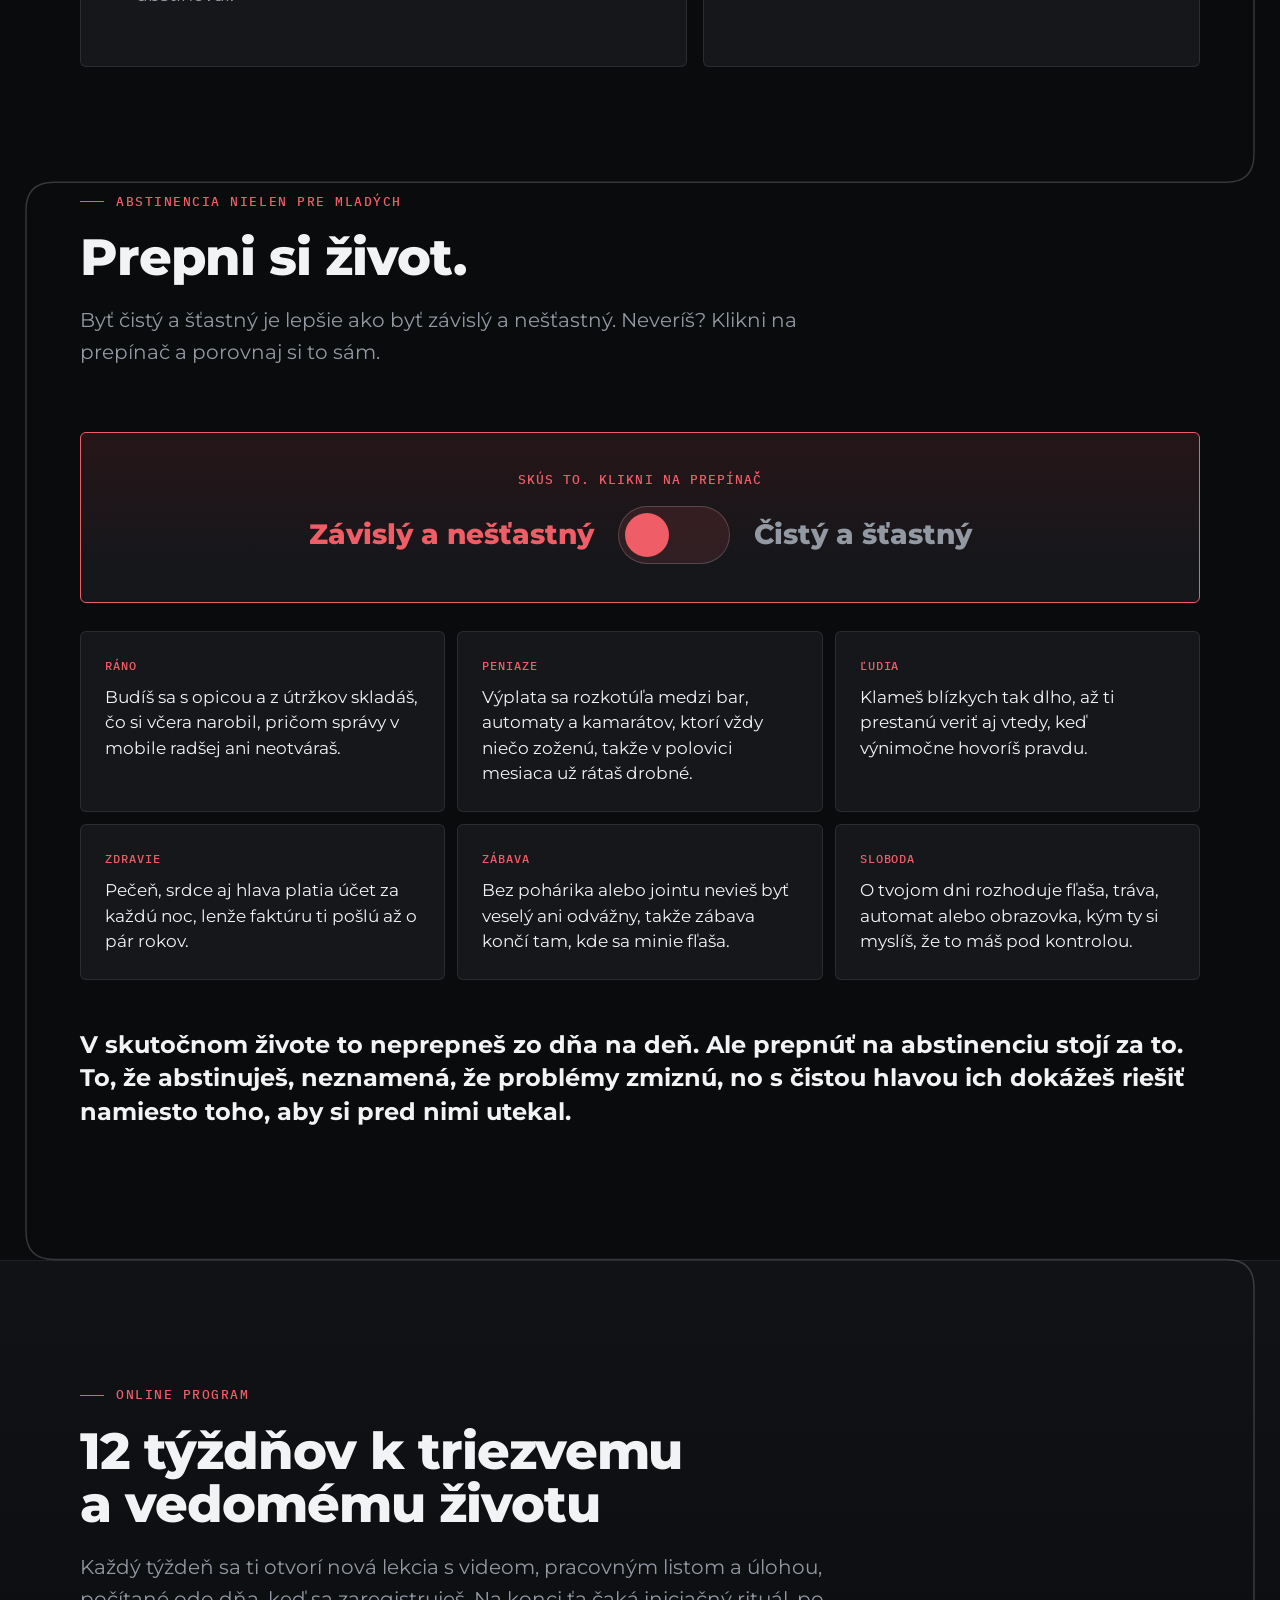
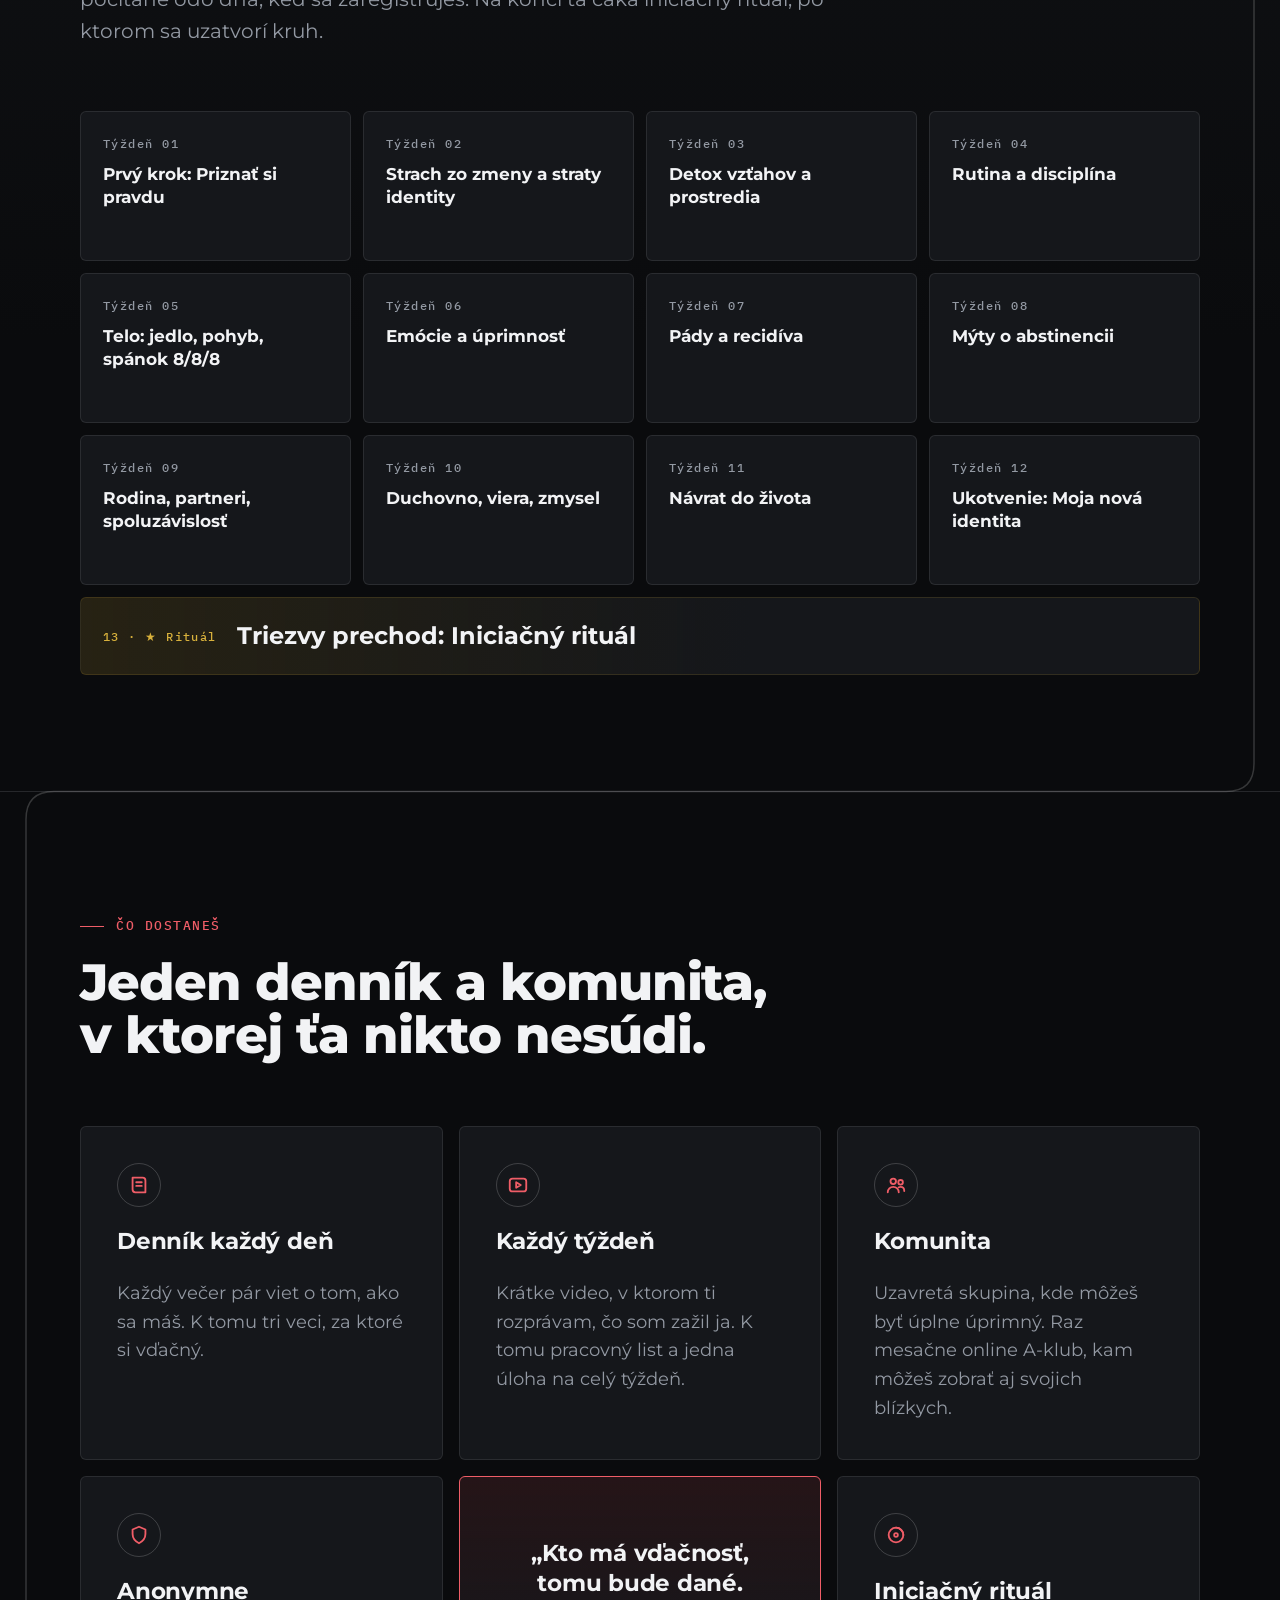
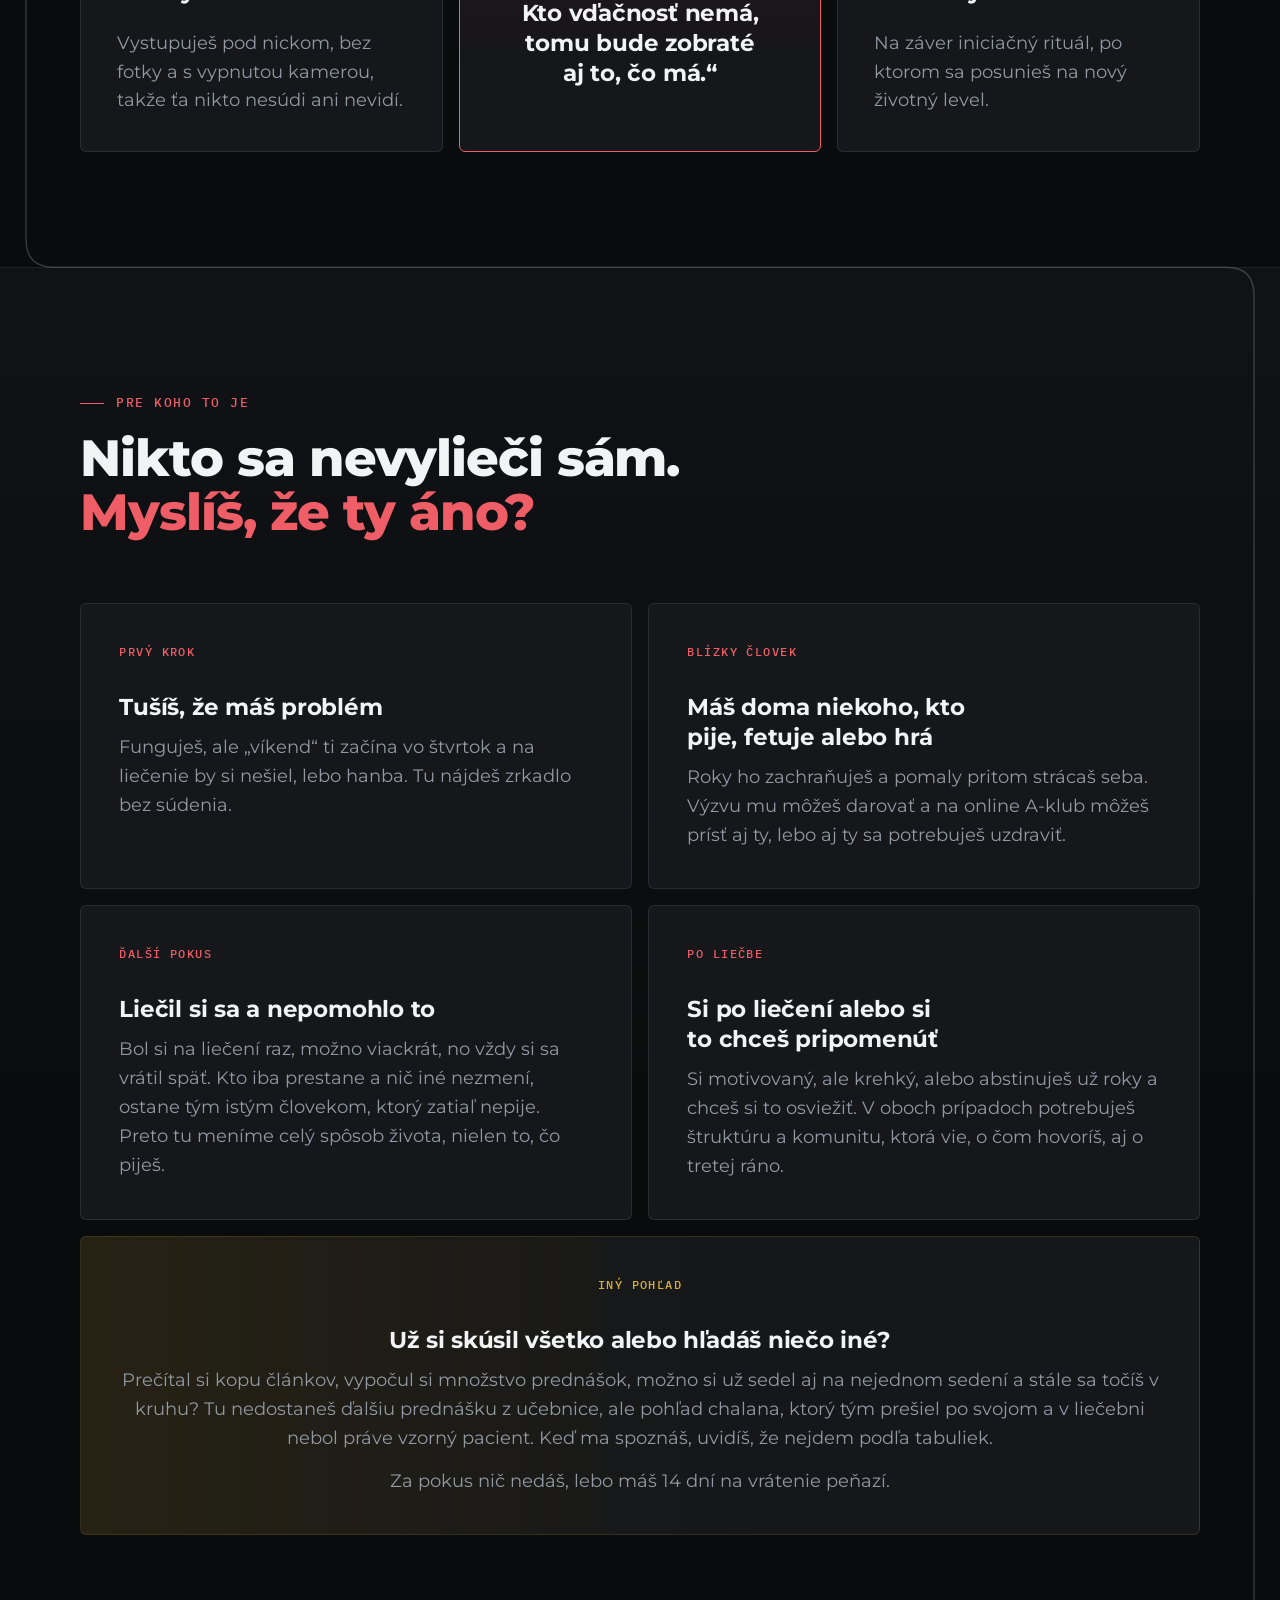
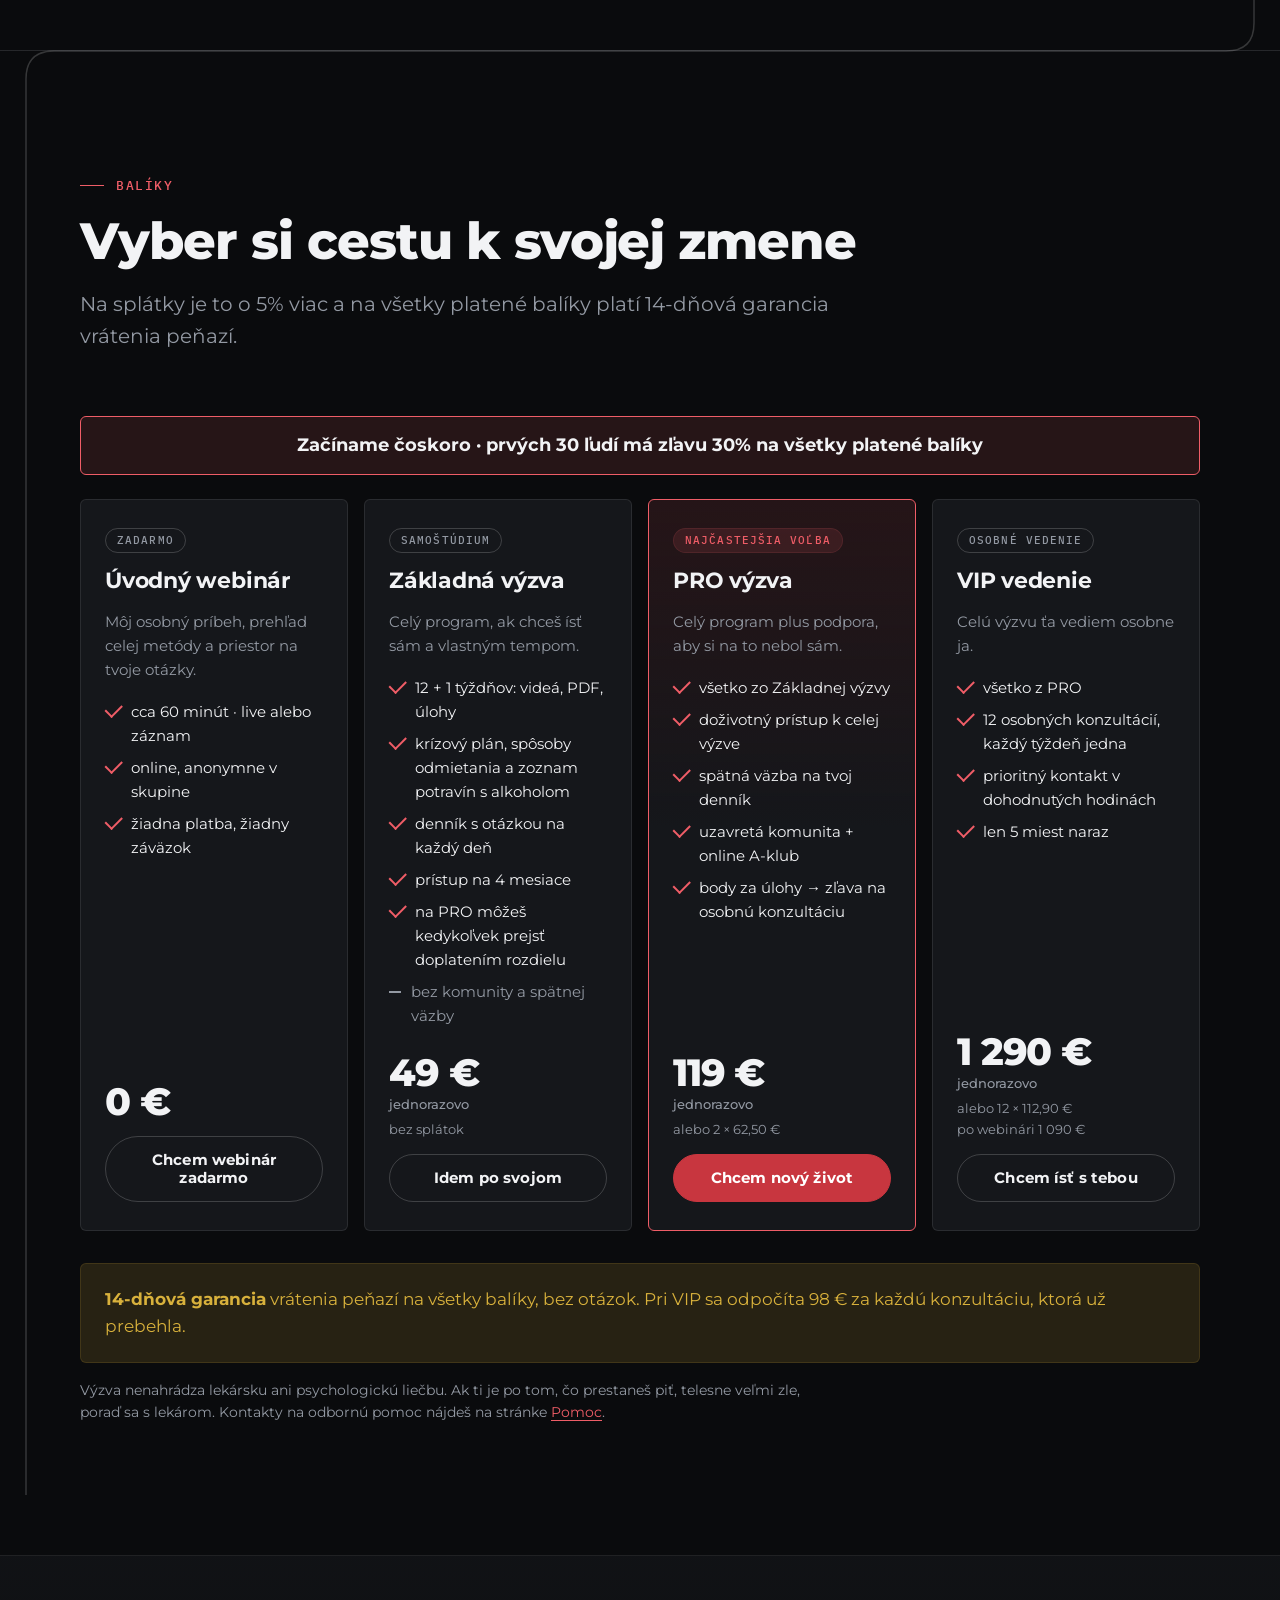
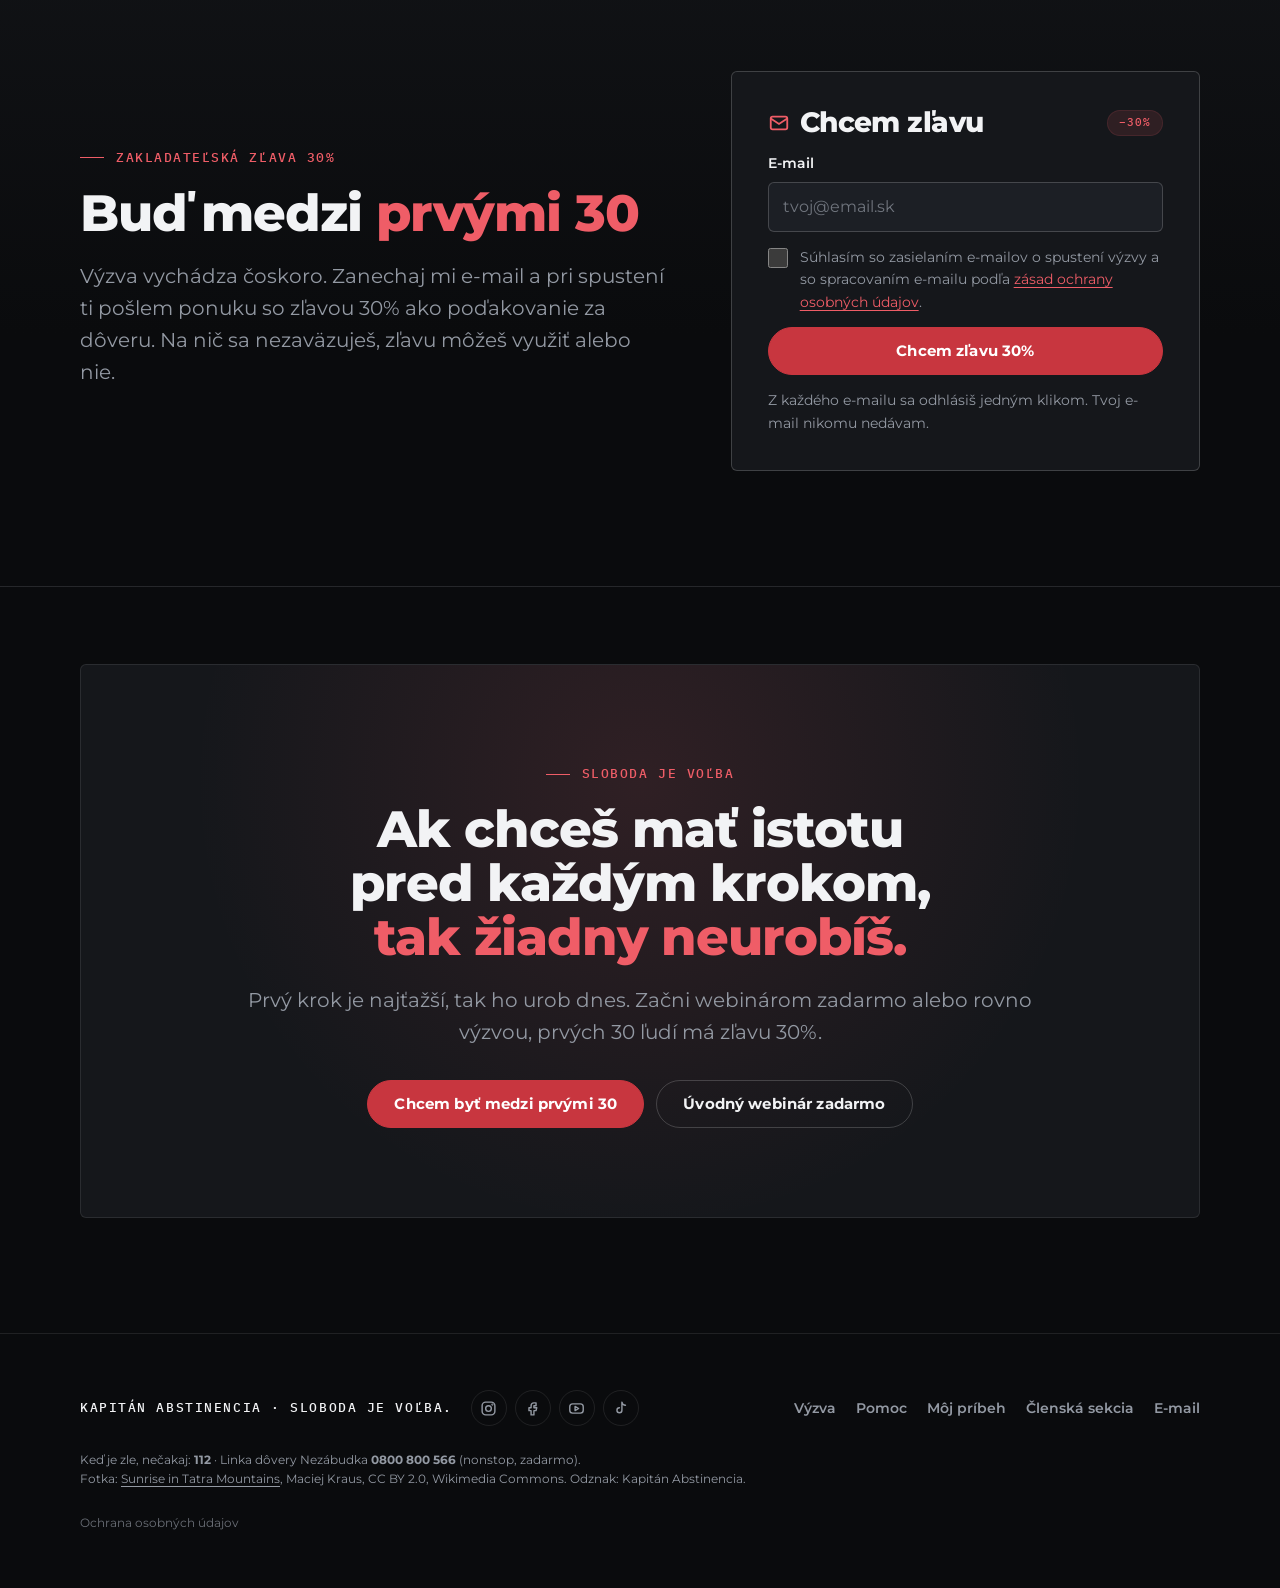
==== commit 827d20c6: "Úvod: zlatý pruh a nadpis Sprav si test, dostaneš darček zdarma, odkaz /#test Co-Authored-By: Claude" ====
--- a/index.html
+++ b/index.html
@@ -21,7 +21,7 @@
 <link rel="apple-touch-icon" href="obrazky/apple-touch-icon.png">
 <meta name="theme-color" content="#0A0B0D">
 <script>document.documentElement.classList.add('js')</script>
-<link rel="stylesheet" href="assets/kapitan.css?v=47">
+<link rel="stylesheet" href="assets/kapitan.css?v=49">
 </head>
 <body>
 
@@ -113,9 +113,9 @@
 <section id="poznas">
   <div class="wrap test">
     <div class="section-head center wide">
-      <p class="eyebrow plain reveal">Krátky test</p>
-      <h2 class="reveal" style="--i:1">Sprav si test. <em>Poznáš to?</em></h2>
-      <p class="lead reveal" style="--i:2">Odškrtni, čo platí pre teba a dostaneš darček.<br>Nikto to nevidí a nikam sa to neposiela.</p>
+      <p class="darcek-pruh reveal" id="test"><span aria-hidden="true">🎁</span> Darček zdarma: prvá lekcia výzvy</p>
+      <h2 class="reveal" style="--i:1">Sprav si test. <em>Dostaneš darček zdarma</em></h2>
+      <p class="lead reveal" style="--i:2">Odškrtni, čo platí pre teba.<br>Nikto to nevidí a nikam sa to neposiela.</p>
     </div>
     <div class="test-list reveal">
       <label class="test-row"><input type="checkbox"><span>Išiel si len na jedno pivo a domov si prišiel o štvrtej ráno?</span></label>
@@ -399,7 +399,7 @@
 <div class="modal" id="modal" hidden></div>
 
 <script data-goatcounter="https://kapitanabstinencia.goatcounter.com/count" async src="//gc.zgo.at/count.js"></script>
-<script src="assets/kapitan.js?v=47"></script>
+<script src="assets/kapitan.js?v=49"></script>
 <script>
 (function () {
   var esc = KA.esc, $ = function (s) { return document.querySelector(s); };
--- a/assets/kapitan.css
+++ b/assets/kapitan.css
@@ -1002,3 +1002,19 @@
 .materialy { display: grid; gap: 10px; }
 .materialy:empty { display: none; }
 .stiahni { display: flex; flex-wrap: wrap; gap: 8px; }
+
+/* Nová odpoveď Kapitána */
+.odp-pruh { width: 100%; display: flex; align-items: center; gap: 14px; text-align: left; padding: 16px 20px; margin-bottom: 16px; border-radius: var(--radius); border: 1px solid var(--gold); background: var(--gold-soft); color: inherit; font: inherit; cursor: pointer; animation: odp-svit 2.2s ease-in-out infinite; }
+.odp-pruh b { display: block; font-size: 18px; color: var(--gold); }
+.odp-pruh small { display: block; color: var(--muted); font-size: 14px; margin-top: 2px; }
+.odp-ikona { font-size: 26px; line-height: 1; }
+.odp-sipka { margin-left: auto; font-size: 22px; color: var(--gold); }
+.odp-karta { padding: clamp(20px, 3vw, 28px); margin-bottom: 16px; display: grid; gap: 12px; }
+.odp-karta .eyebrow { margin: 0; }
+.reply.odp-svieti { animation: odp-blik 1.4s ease 3; border-radius: 6px; }
+@keyframes odp-svit { 0%, 100% { box-shadow: 0 0 0 0 rgba(216, 177, 60, 0); } 50% { box-shadow: 0 0 24px 2px rgba(216, 177, 60, .38); } }
+@keyframes odp-blik { 50% { background: var(--gold-soft); } }
+@media (prefers-reduced-motion: reduce) { .odp-pruh, .reply.odp-svieti { animation: none; } }
+
+/* Zlatý pruh nad testom (odkaz kapitanabstinencia.sk/#test) */
+.darcek-pruh { display: inline-flex; align-items: center; gap: 10px; padding: 10px 20px; margin: 0 0 18px; border: 1px solid var(--gold); background: var(--gold-soft); border-radius: 999px; color: var(--gold); font-weight: 700; font-size: clamp(15px, .4vw + 13px, 17px); scroll-margin-top: 90px; }
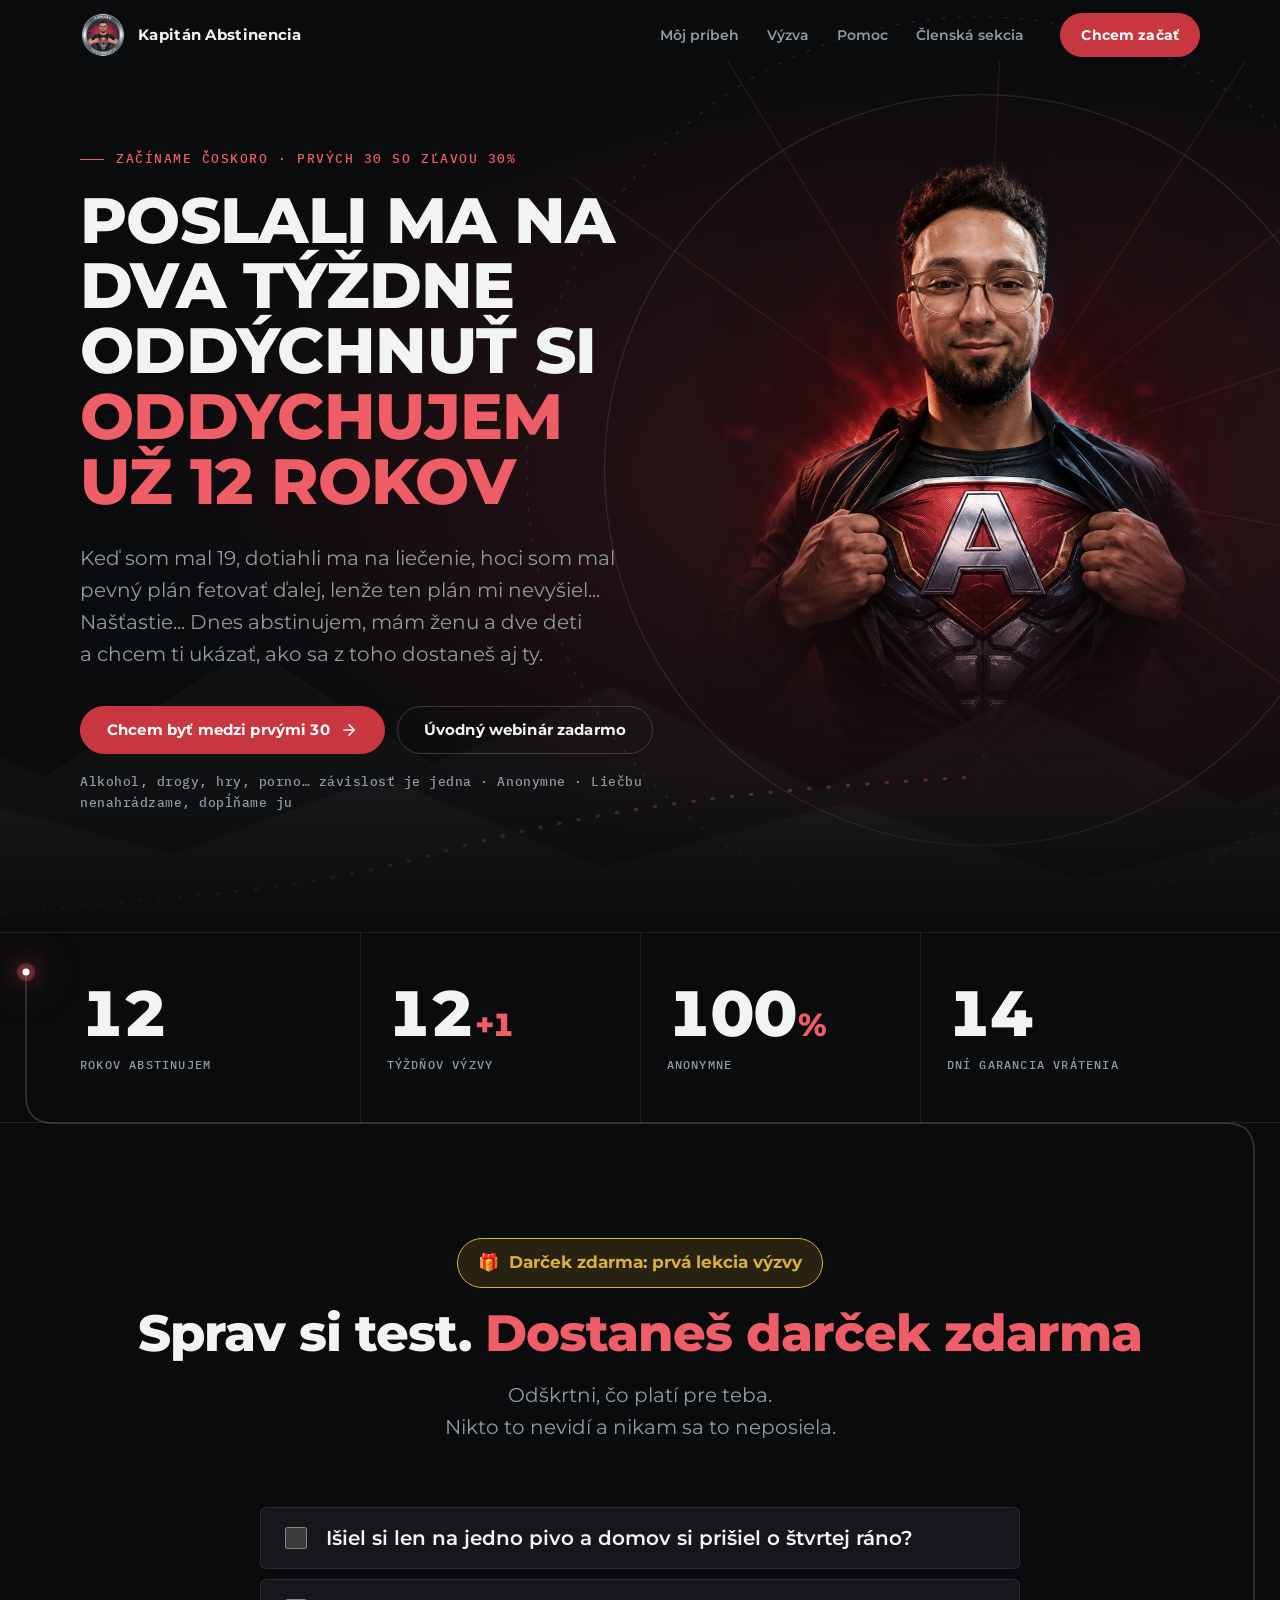
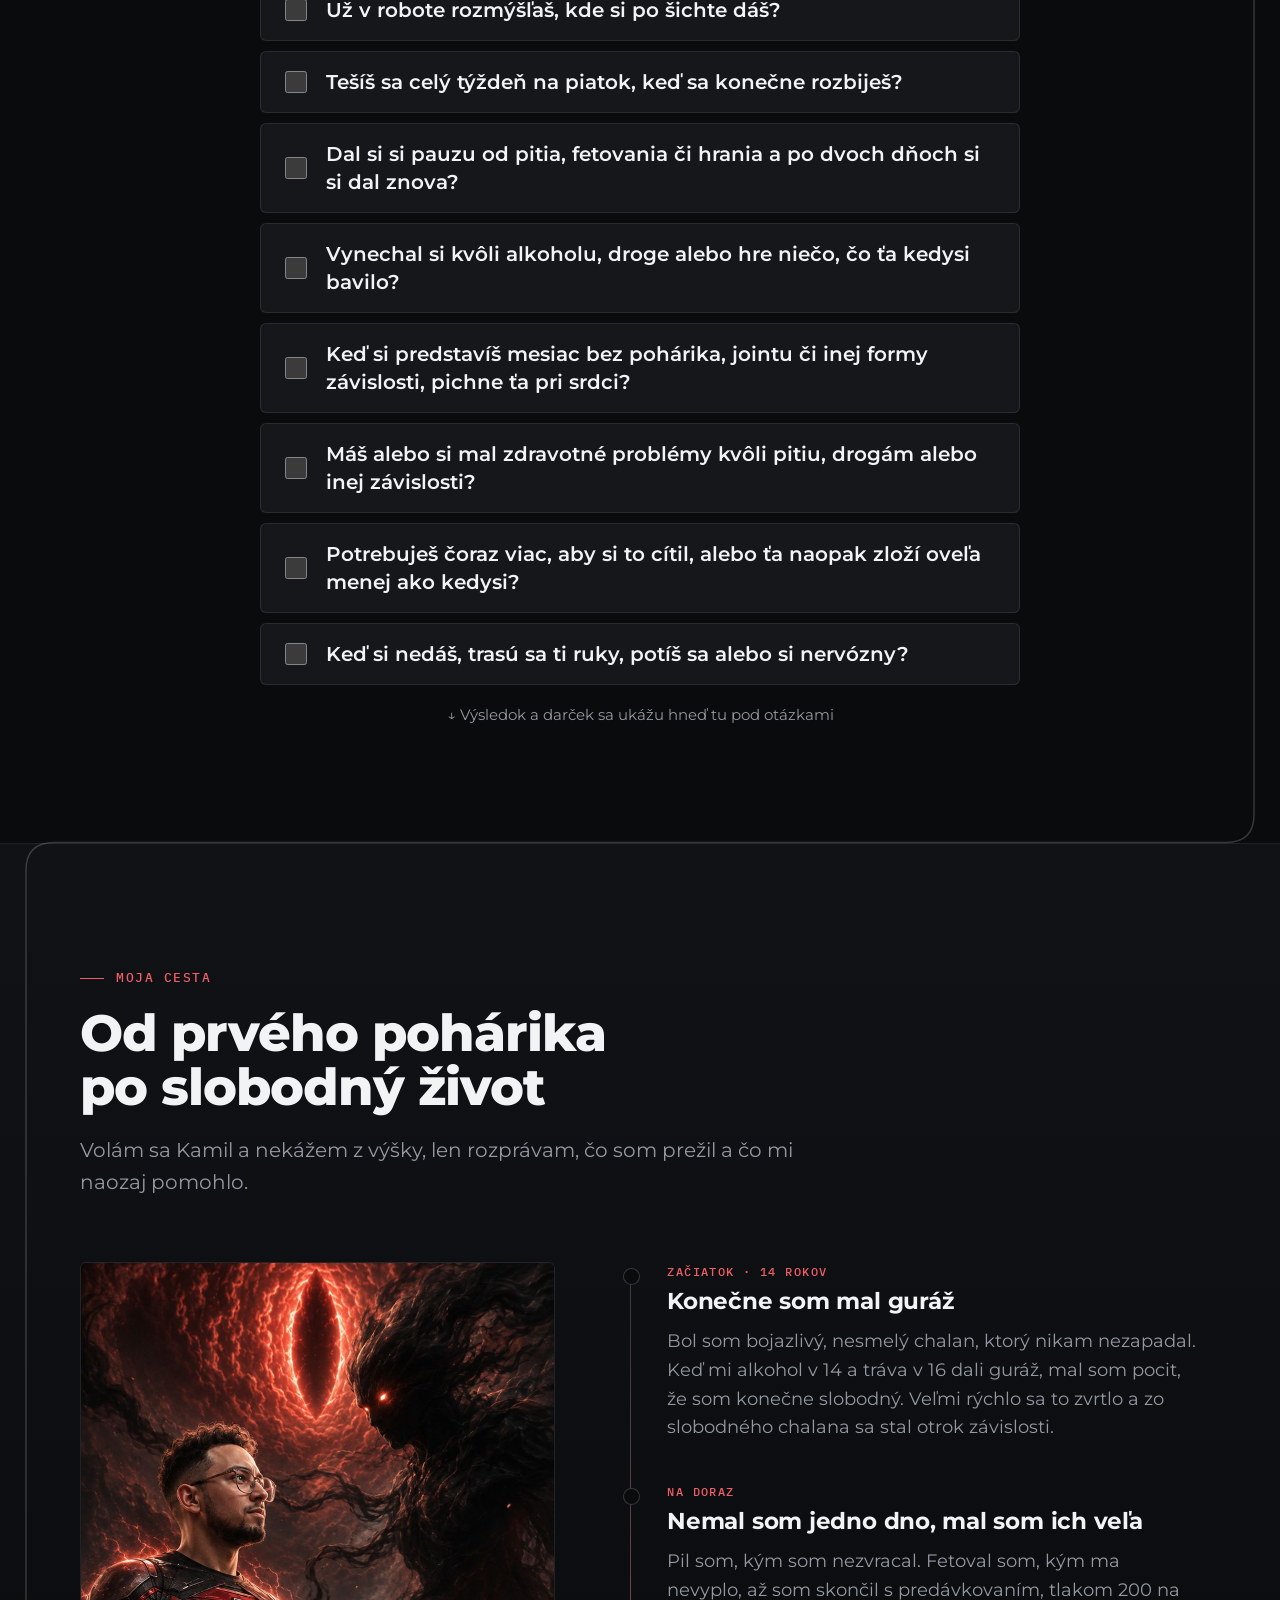
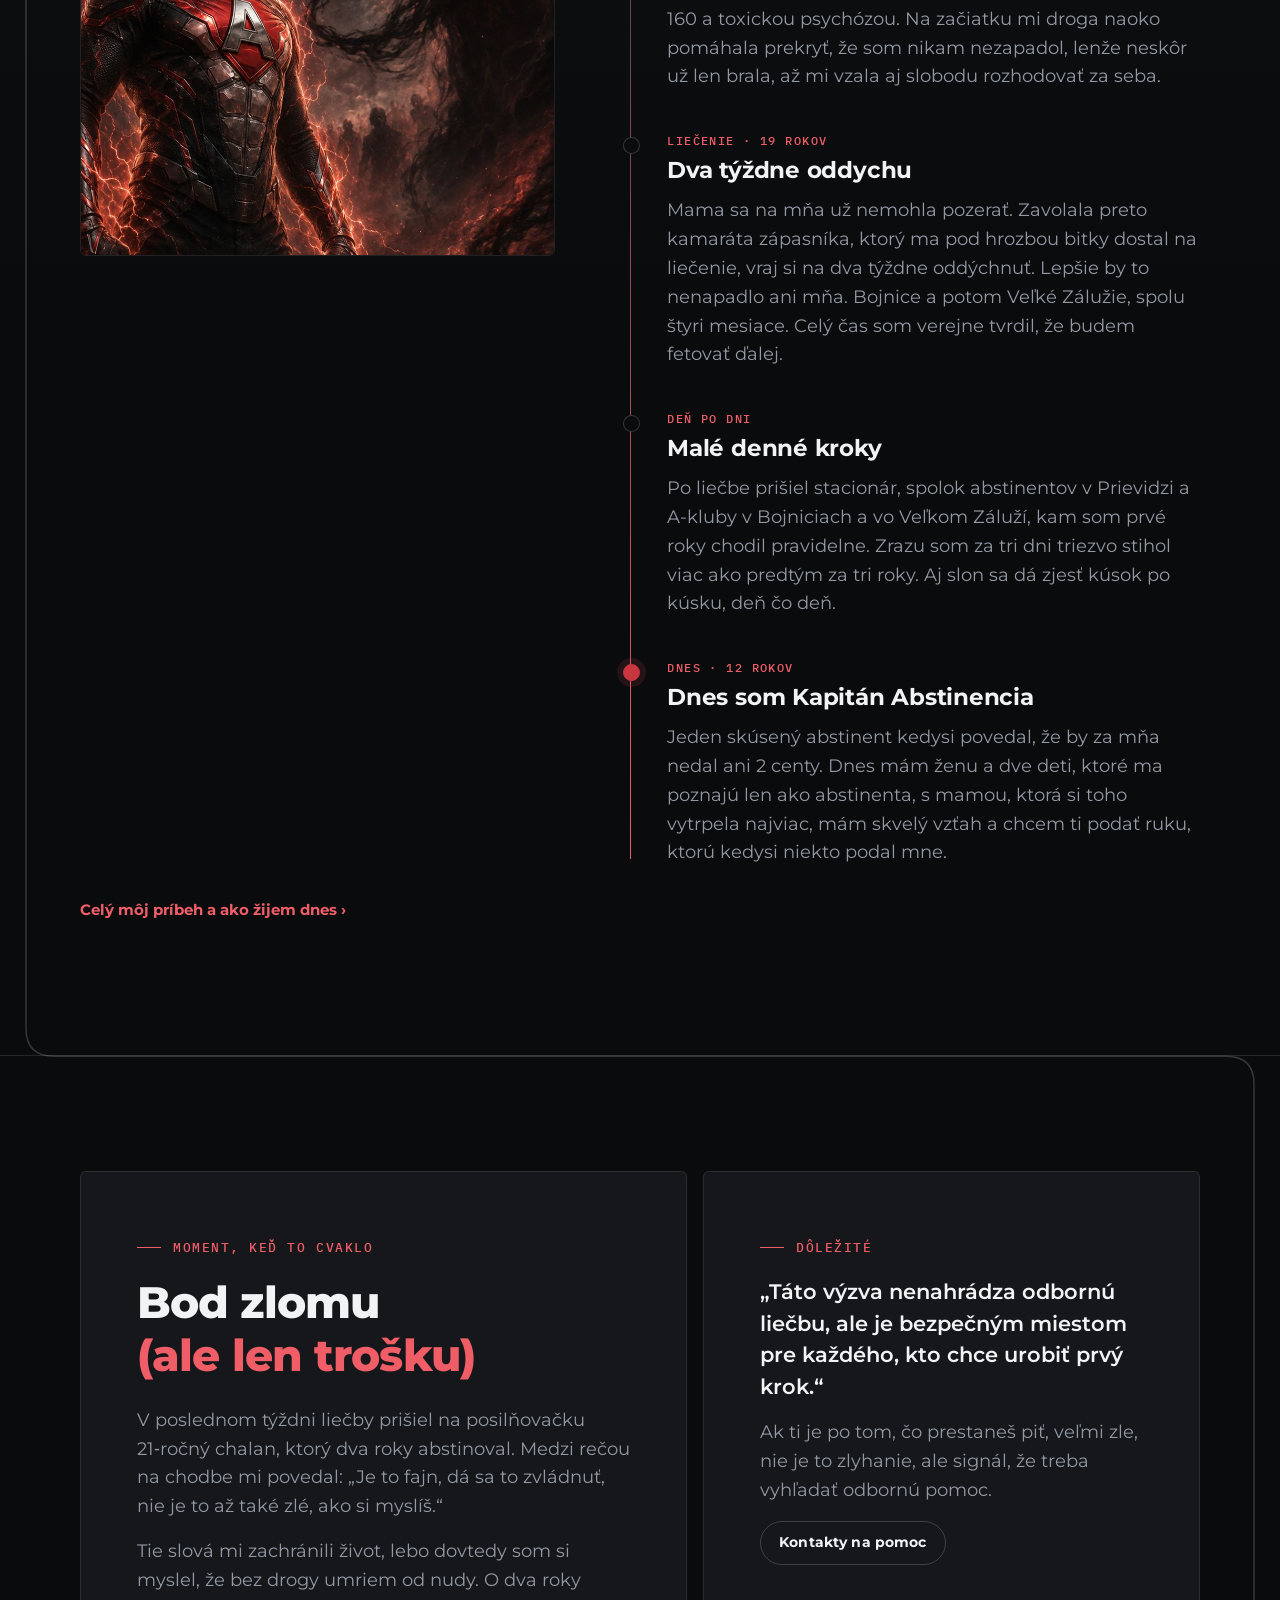
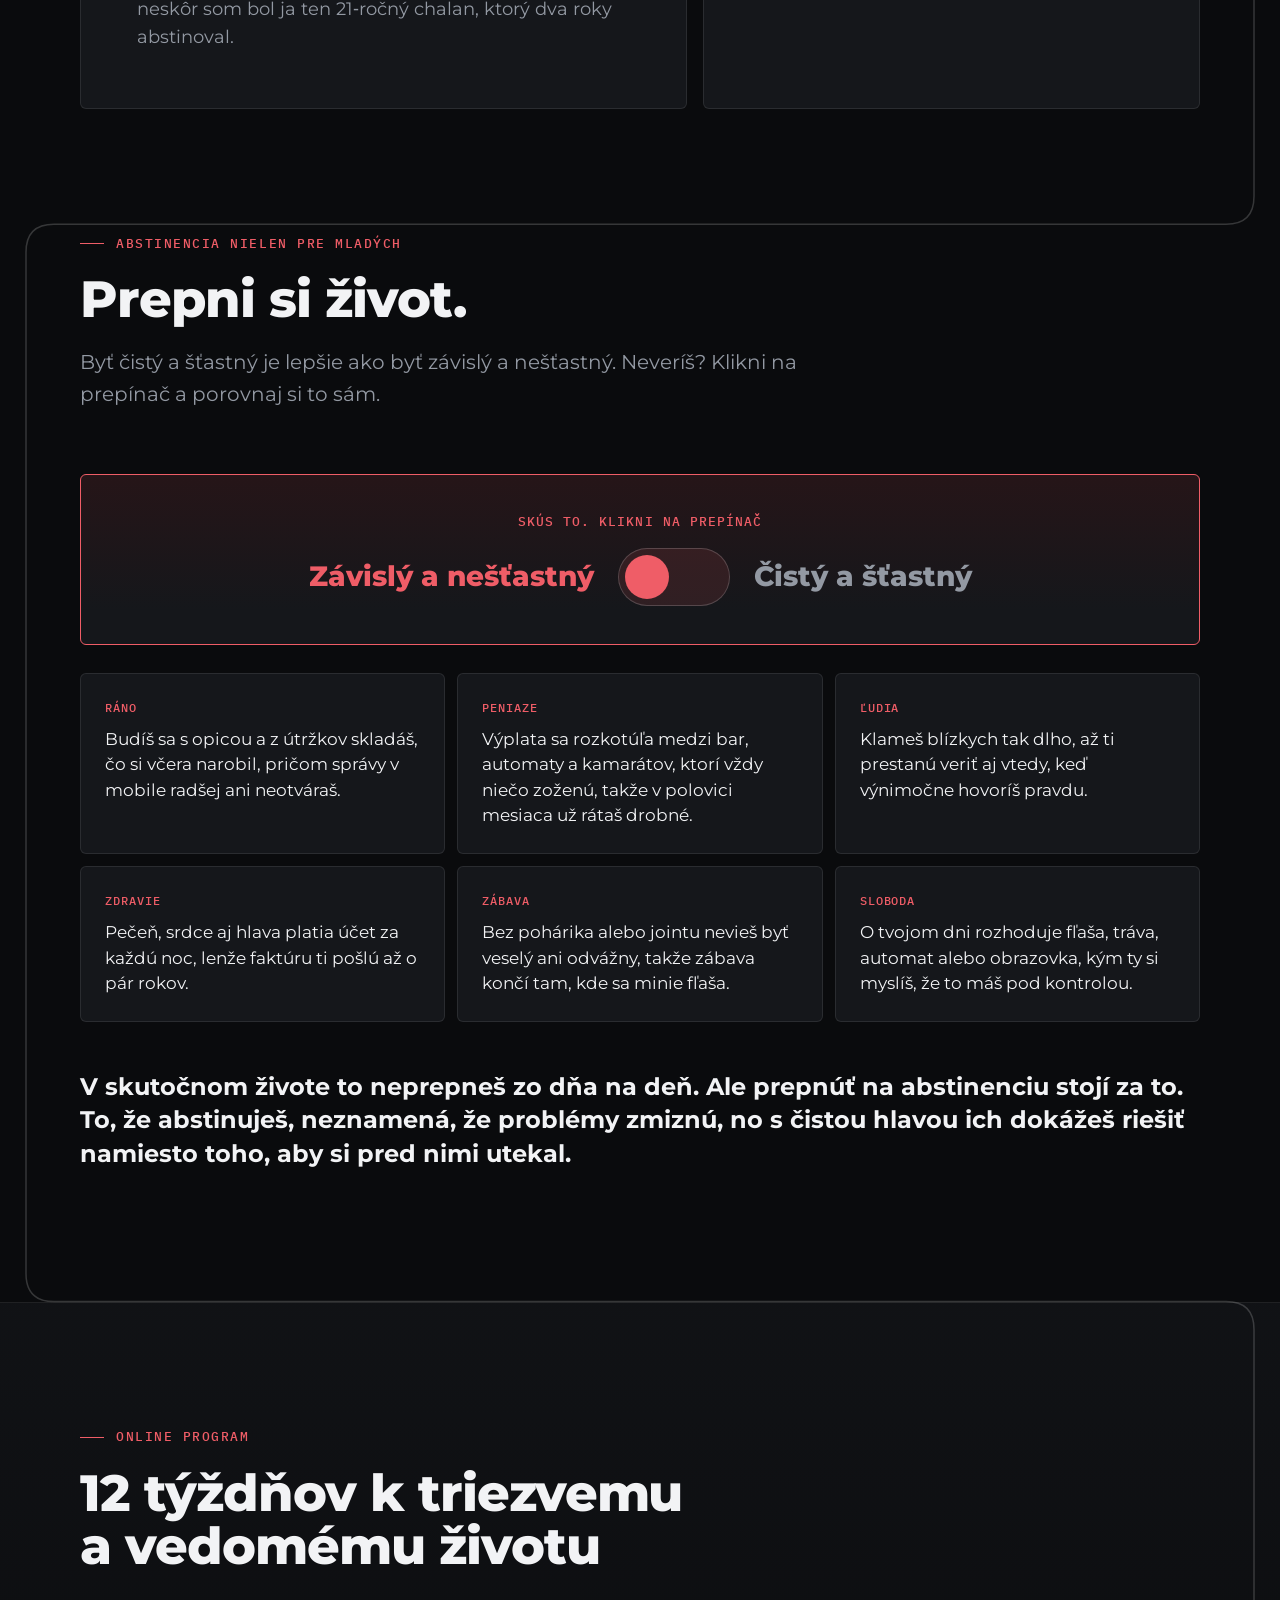
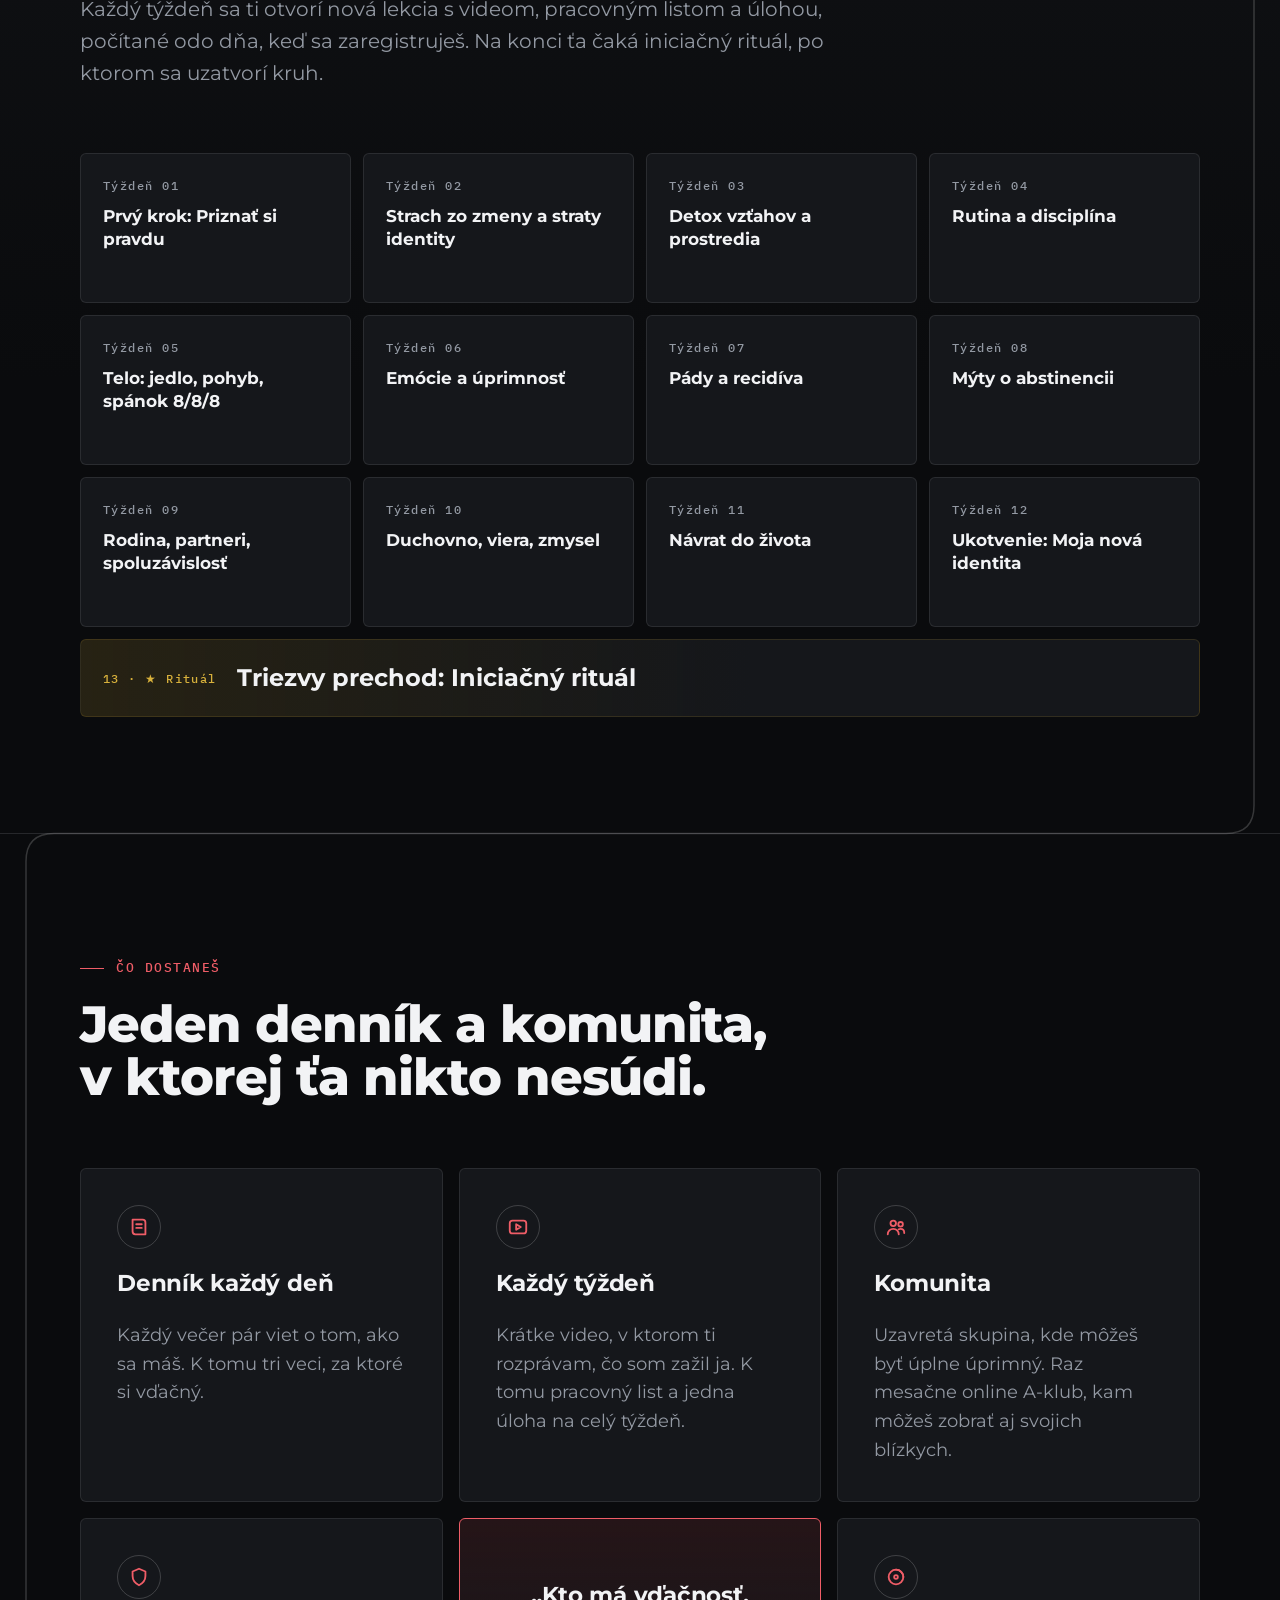
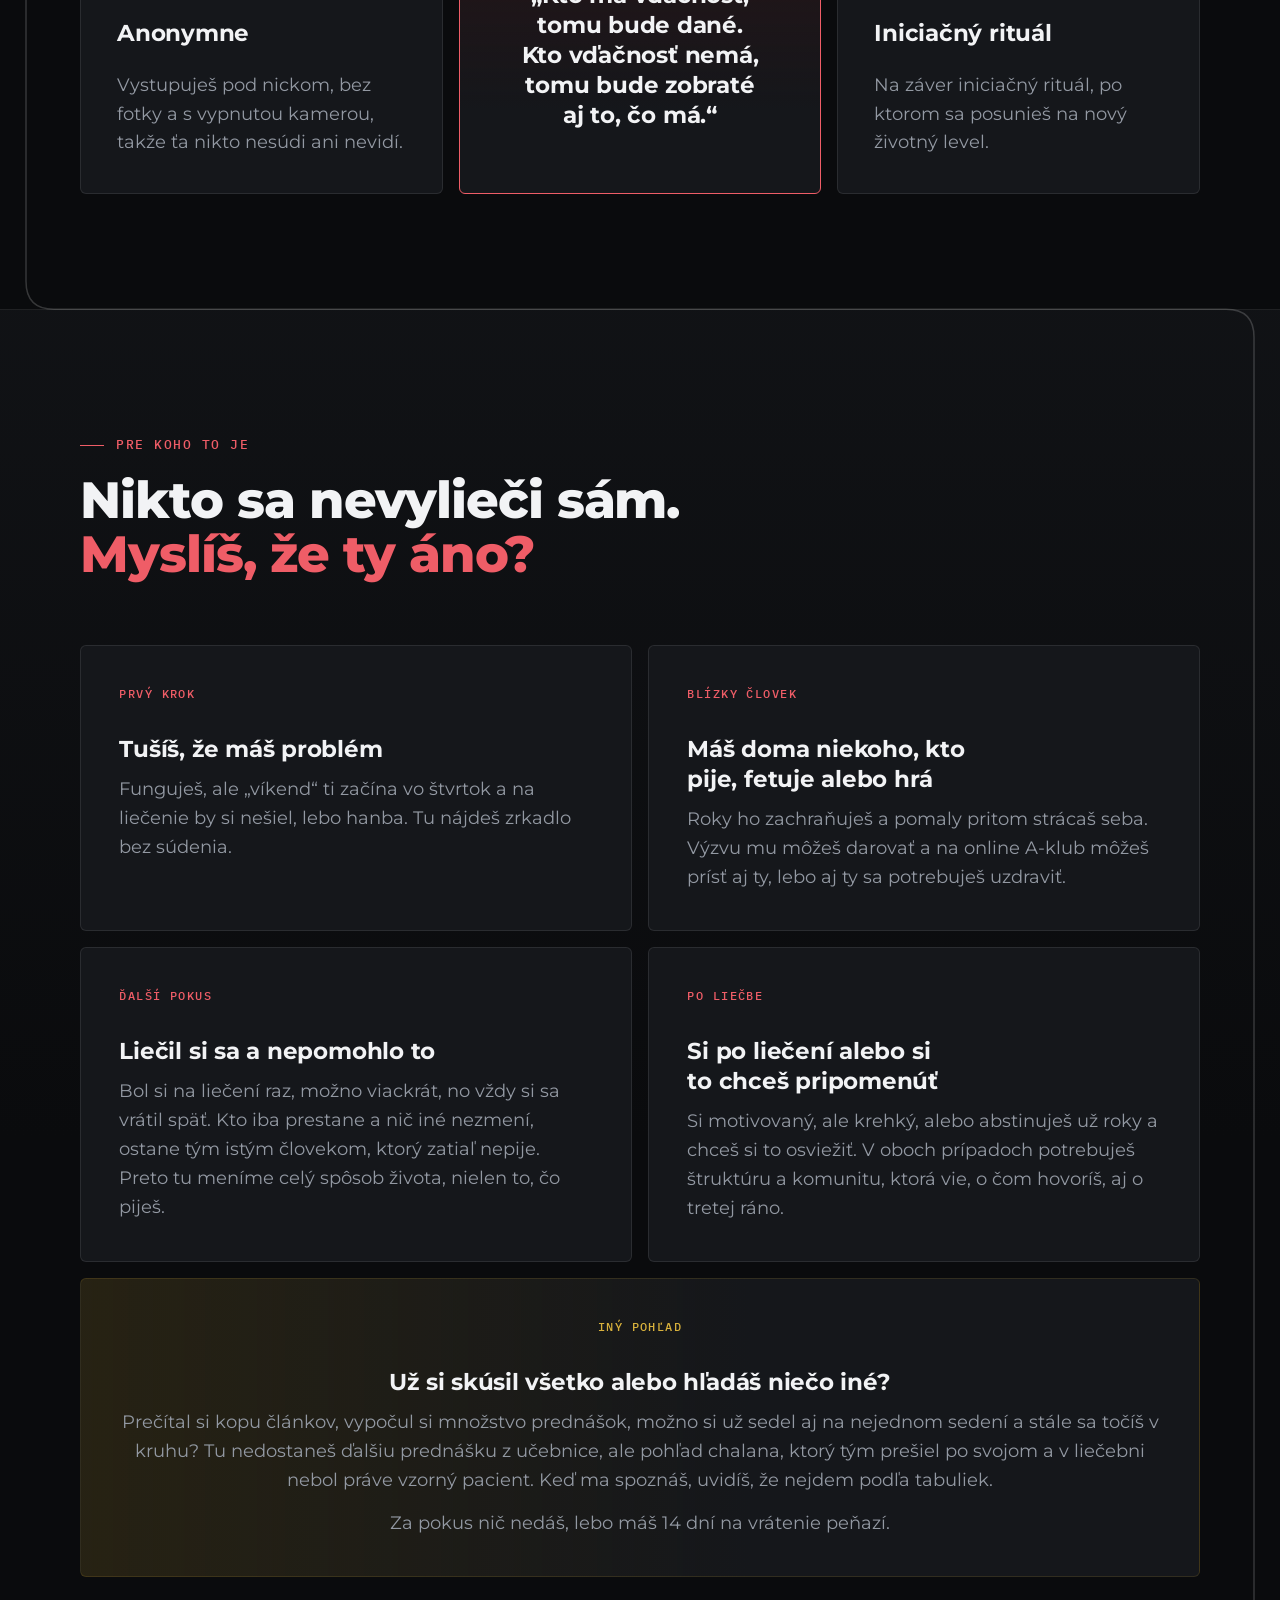
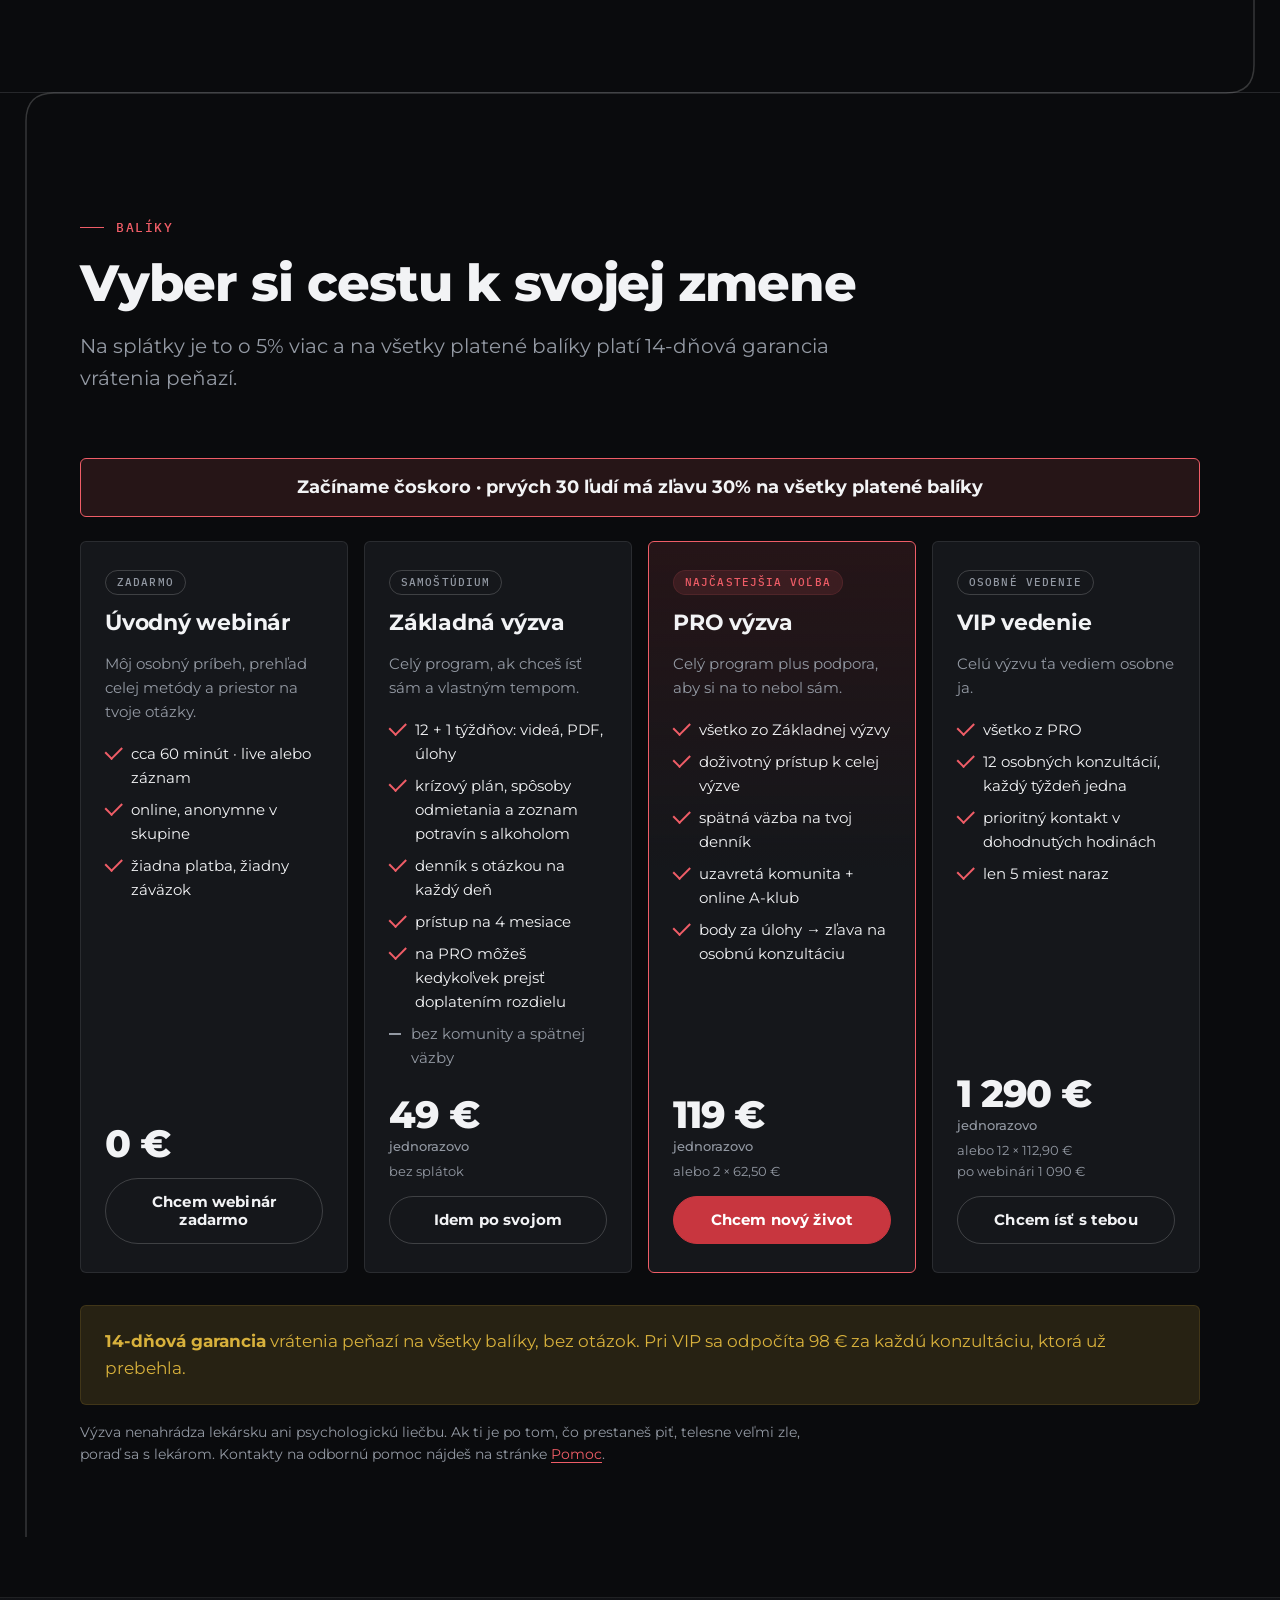
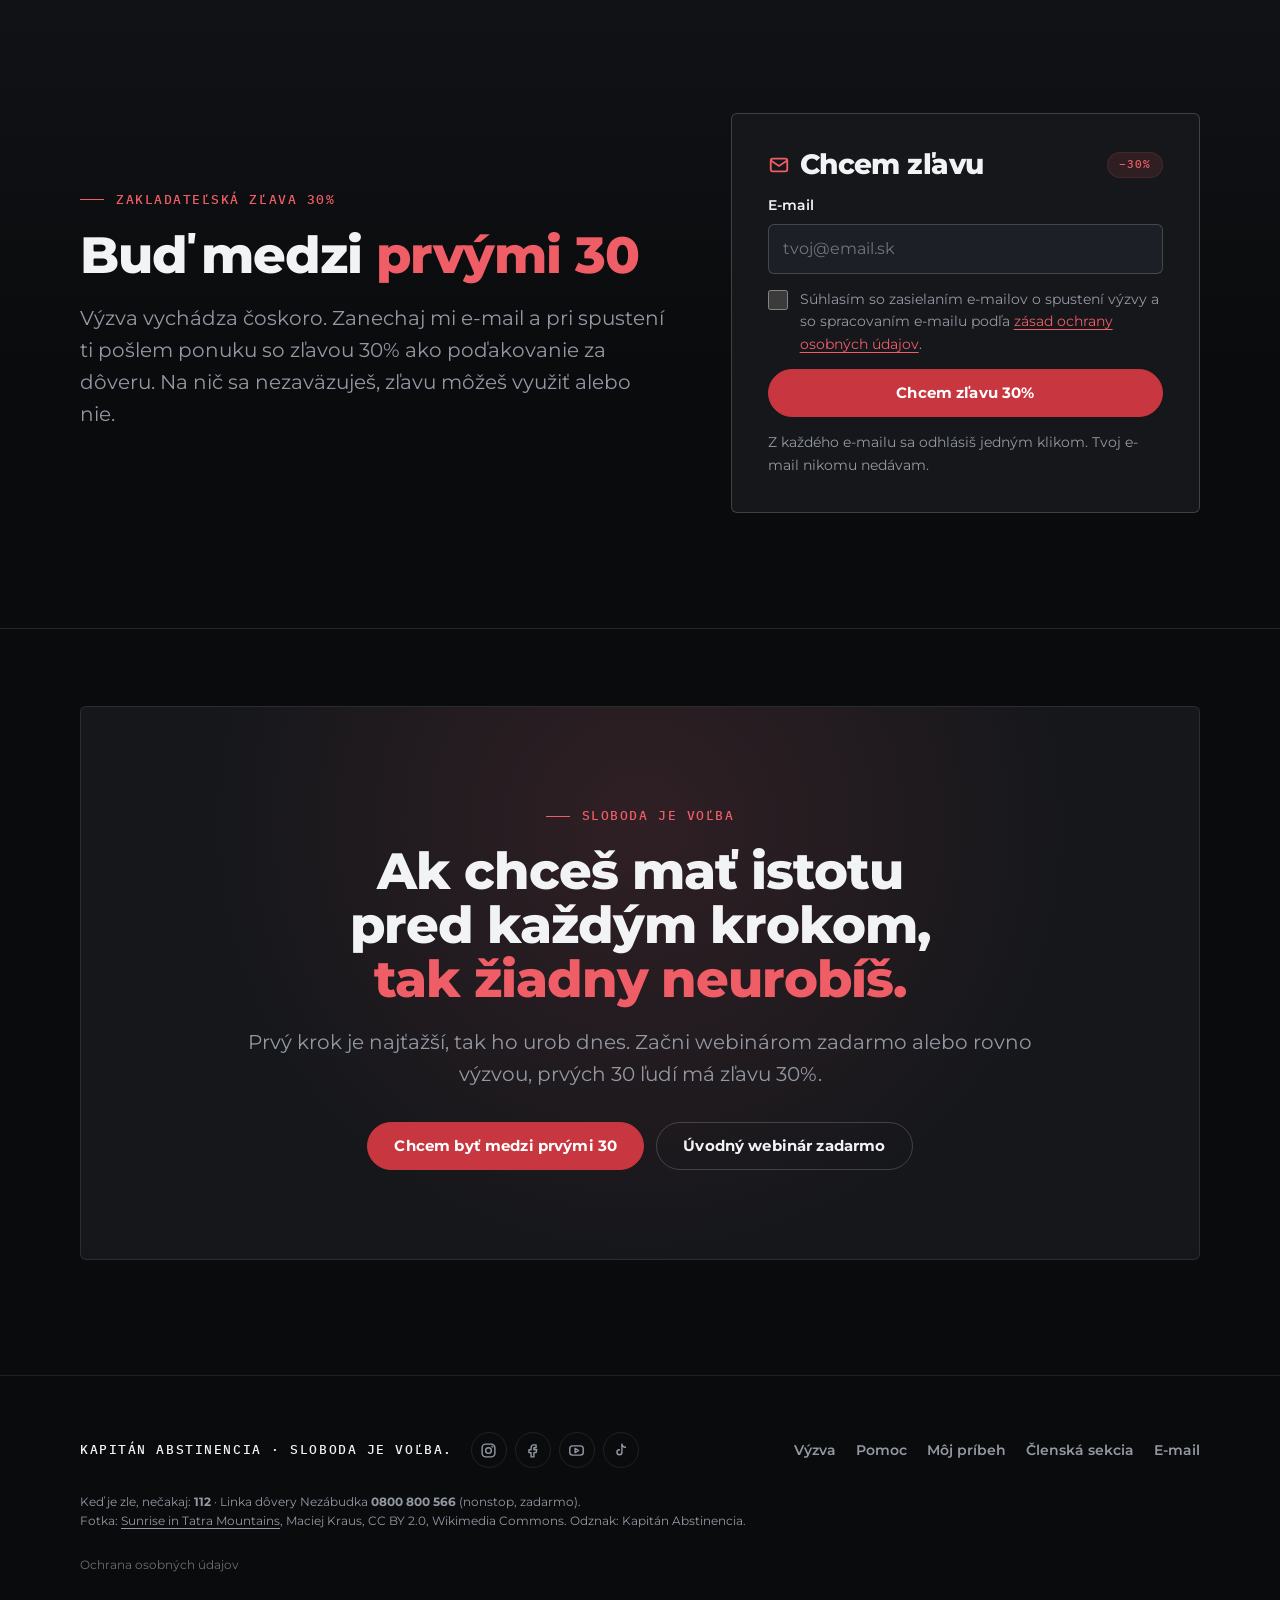
==== commit 60fdeb0b: "Test: pri teste sa tlačidlo mení na Chcem darček a vedie k formuláru, šípka pod otázkami Co-Authored" ====
--- a/index.html
+++ b/index.html
@@ -128,6 +128,7 @@
       <label class="test-row"><input type="checkbox"><span>Potrebuješ čoraz viac, aby si to cítil, alebo ťa naopak zloží oveľa menej ako kedysi?</span></label>
       <label class="test-row"><input type="checkbox"><span>Keď si nedáš, trasú sa ti ruky, potíš sa alebo si nervózny?</span></label>
     </div>
+    <p class="test-sipka" id="testSipka" style="text-align:center;margin:18px 0 0;color:var(--muted);font-size:15px">↓ Výsledok a darček sa ukážu hneď tu pod otázkami</p>
     <div class="test-result" id="testResult" aria-live="polite"></div>
   </div>
   <script>
@@ -528,6 +529,29 @@
   new IntersectionObserver(function (e) { vHero = e[0].isIntersecting; upd(); }).observe(hero);
   new IntersectionObserver(function (e) { vBal = e[0].isIntersecting; upd(); }).observe(bal);
 })();
+// pri teste sa „Chcem začať“ zmení na „Chcem darček“ a vedie k výsledku a formuláru, nie k balíkom
+(function () {
+  var test = document.getElementById('poznas'), out = document.getElementById('testResult'), sipka = document.getElementById('testSipka');
+  var tl = [document.getElementById('mSticky'), document.querySelector('.topbar .cta-top')].filter(Boolean);
+  if (!test || !out || !('IntersectionObserver' in window)) return;
+  tl.forEach(function (b) {
+    b.addEventListener('click', function (e) {
+      if (!b.classList.contains('darcek')) return;
+      e.preventDefault();
+      var ciel = out.classList.contains('on') ? out.querySelector('.gift') : document.getElementById('test');
+      if (ciel) ciel.scrollIntoView({ behavior: 'smooth', block: out.classList.contains('on') ? 'center' : 'start' });
+    });
+  });
+  new IntersectionObserver(function (e) {
+    var pri = e[0].isIntersecting;
+    tl.forEach(function (b) {
+      b.classList.toggle('darcek', pri);
+      b.textContent = pri ? '🎁 Chcem darček' : 'Chcem začať';
+      b.setAttribute('href', pri ? '#test' : '#baliky');
+    });
+  }, { rootMargin: '-30% 0px -30% 0px' }).observe(test);
+  new MutationObserver(function () { if (sipka) sipka.style.display = out.classList.contains('on') ? 'none' : ''; }).observe(out, { attributes: true, attributeFilter: ['class'] });
+})();
 </script>
 <script>
 // hadovitá čiara: ide popri sekciách, na hraniciach sekcií sa zalomí na druhú stranu; svetlo ide po nej podľa scrollovania
